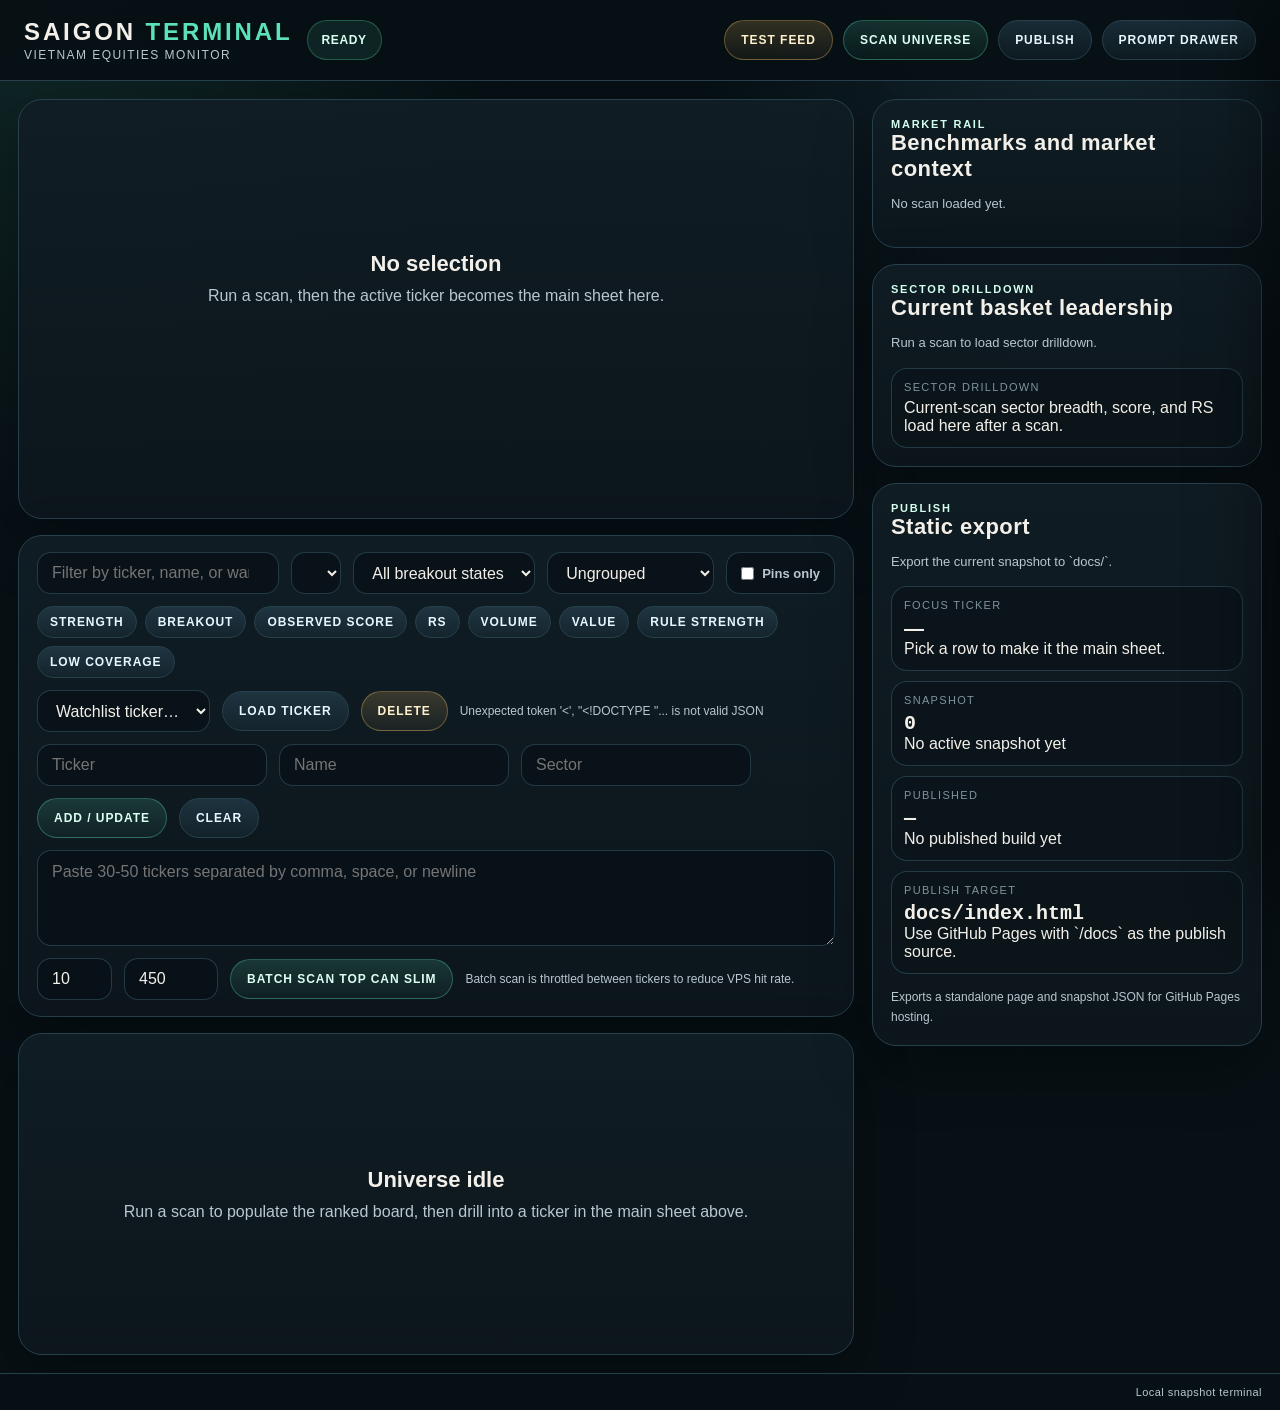
==== public/index.html @ 5552f7b2 "Merge b8e90a7bd6fe303a16244fa3e18ebd166b751738 into 8dfdd6a49af9f63d7692608ec3e20f91e070a68a" ====
<!DOCTYPE html>
<html lang="vi">
<head>
<meta charset="UTF-8">
<meta name="viewport" content="width=device-width,initial-scale=1">
<title>Saigon Terminal</title>
<style>
:root{
  --bg:#071014;
  --bg-2:#0d171d;
  --panel:#101d24;
  --panel-2:#14252f;
  --panel-3:#182d38;
  --line:#26404c;
  --text:#f3f0e9;
  --muted:#b9c7ce;
  --subtle:#80939d;
  --accent:#5ce1b8;
  --accent-2:#7fd0ff;
  --good:#57df94;
  --bad:#ff8573;
  --warn:#ffc869;
  --neutral:#8fa7b5;
  --shadow:0 24px 60px rgba(0,0,0,.28);
}
*{box-sizing:border-box;margin:0;padding:0}
html,body{min-height:100%}
body{
  font-family:"IBM Plex Sans","Avenir Next","Segoe UI",sans-serif;
  color:var(--text);
  background:
    radial-gradient(circle at top left, rgba(92,225,184,.11), transparent 26%),
    radial-gradient(circle at 85% 0%, rgba(127,208,255,.12), transparent 22%),
    linear-gradient(180deg, #061014 0%, #081117 38%, #071014 100%);
}
button,input,select{font:inherit}
button{cursor:pointer}
.app{
  min-height:100vh;
  display:grid;
  grid-template-rows:auto 1fr auto;
}
.topbar{
  position:sticky;
  top:0;
  z-index:20;
  display:flex;
  justify-content:space-between;
  align-items:center;
  gap:16px;
  padding:18px 24px;
  border-bottom:1px solid var(--line);
  background:rgba(7,16,20,.92);
  backdrop-filter:blur(18px);
}
.brand{
  display:flex;
  align-items:center;
  gap:14px;
  flex-wrap:wrap;
}
.brand-mark{
  display:grid;
  gap:2px;
}
.brand-title{
  font-size:24px;
  font-weight:800;
  letter-spacing:.12em;
  text-transform:uppercase;
}
.brand-title span:first-child{color:var(--text)}
.brand-title span:last-child{color:var(--accent)}
.brand-sub{
  font-size:12px;
  color:var(--muted);
  letter-spacing:.12em;
  text-transform:uppercase;
}
.status-line{
  display:flex;
  align-items:center;
  gap:10px;
  flex-wrap:wrap;
}
.pill,
.btn{
  min-height:40px;
  border-radius:999px;
  border:1px solid var(--line);
}
.pill{
  display:inline-flex;
  align-items:center;
  padding:0 14px;
  background:rgba(20,37,47,.92);
  color:var(--muted);
  font-size:12px;
  font-weight:700;
  letter-spacing:.05em;
  text-transform:uppercase;
}
.pill[data-tone="ok"]{border-color:rgba(92,225,184,.28);color:#d9fff0;background:rgba(92,225,184,.10)}
.pill[data-tone="warn"]{border-color:rgba(255,200,105,.28);color:#ffeabf;background:rgba(255,200,105,.10)}
.pill[data-tone="danger"]{border-color:rgba(255,133,115,.3);color:#ffd5cf;background:rgba(255,133,115,.12)}
.btn{
  padding:0 16px;
  background:linear-gradient(180deg, rgba(127,208,255,.14), rgba(127,208,255,.05));
  color:#e7f7ff;
  font-size:12px;
  font-weight:800;
  letter-spacing:.08em;
  text-transform:uppercase;
  transition:transform .16s ease,border-color .16s ease,background .16s ease;
}
.btn:hover{transform:translateY(-1px);border-color:rgba(127,208,255,.48)}
.btn:disabled{opacity:.45;cursor:default;transform:none}
.btn-primary{
  border-color:rgba(92,225,184,.32);
  background:linear-gradient(180deg, rgba(92,225,184,.16), rgba(92,225,184,.05));
  color:#dcfff3;
}
.btn-warn{
  border-color:rgba(255,200,105,.32);
  background:linear-gradient(180deg, rgba(255,200,105,.18), rgba(255,200,105,.05));
  color:#fff1ce;
}
.workspace{
  display:grid;
  grid-template-columns:minmax(0,1fr) 390px;
  gap:18px;
  padding:18px;
  align-items:start;
}
.main-stack{
  display:grid;
  gap:16px;
  min-width:0;
}
.side-rail{
  display:grid;
  gap:16px;
  align-content:start;
  position:sticky;
  top:86px;
}
.panel{
  border:1px solid var(--line);
  border-radius:24px;
  background:linear-gradient(180deg, rgba(16,29,36,.96), rgba(12,22,28,.96));
  box-shadow:var(--shadow);
}
.focus-panel{
  overflow:hidden;
  min-height:420px;
}
.market-panel{
  padding:18px;
  display:grid;
  gap:14px;
}
.panel-head{
  display:flex;
  justify-content:space-between;
  align-items:flex-start;
  gap:12px;
  flex-wrap:wrap;
}
.eyebrow{
  font-size:11px;
  font-weight:800;
  letter-spacing:.16em;
  text-transform:uppercase;
  color:#d2fff0;
}
.panel-title{
  font-size:22px;
  font-weight:800;
  letter-spacing:.02em;
}
.panel-copy{
  color:var(--muted);
  font-size:13px;
  line-height:1.6;
}
.market-grid{
  display:grid;
  grid-template-columns:1fr;
  gap:12px;
}
.market-card{
  padding:14px;
  border:1px solid rgba(40,69,81,.7);
  border-radius:18px;
  background:linear-gradient(180deg, rgba(21,37,47,.96), rgba(13,24,31,.96));
  min-height:110px;
}
.market-k{
  font-size:11px;
  color:var(--subtle);
  text-transform:uppercase;
  letter-spacing:.12em;
  margin-bottom:8px;
}
.market-v{
  font-size:24px;
  font-weight:800;
  line-height:1.05;
  font-variant-numeric:tabular-nums;
}
.market-s{
  margin-top:8px;
  color:var(--muted);
  font-size:13px;
  line-height:1.5;
}
.market-mini{
  display:flex;
  gap:10px;
  flex-wrap:wrap;
  margin-top:10px;
}
.mini-chip{
  display:inline-flex;
  align-items:center;
  gap:6px;
  padding:6px 10px;
  border-radius:999px;
  background:rgba(127,208,255,.08);
  border:1px solid rgba(127,208,255,.18);
  color:#e3f6ff;
  font-size:11px;
  font-weight:700;
  letter-spacing:.05em;
}
.toolbar{
  padding:16px 18px;
  display:grid;
  gap:12px;
}
.toolbar-row{
  display:flex;
  gap:12px;
  flex-wrap:wrap;
  align-items:center;
}
.control,
.search{
  min-height:42px;
  border-radius:14px;
  border:1px solid rgba(40,69,81,.8);
  background:rgba(9,18,24,.92);
  color:var(--text);
  padding:0 14px;
}
.search{
  flex:1 1 240px;
}
textarea.control{
  min-height:96px;
  padding:12px 14px;
  resize:vertical;
}
.batch-box{
  width:100%;
  font:inherit;
}
.tool-note{
  color:var(--muted);
  font-size:12px;
  line-height:1.5;
}
.toggle{
  display:inline-flex;
  align-items:center;
  gap:8px;
  padding:0 14px;
  min-height:42px;
  border-radius:14px;
  border:1px solid rgba(40,69,81,.8);
  background:rgba(9,18,24,.92);
  color:var(--muted);
  font-size:13px;
  font-weight:700;
}
.sort-pills{
  display:flex;
  gap:8px;
  flex-wrap:wrap;
}
.sort-pills button{
  padding:8px 12px;
  min-height:auto;
  border-radius:999px;
}
.board-panel{
  overflow:hidden;
}
.board-wrap{
  overflow:auto;
}
table{
  width:100%;
  border-collapse:collapse;
  min-width:1260px;
}
thead th{
  position:sticky;
  top:0;
  z-index:5;
  background:rgba(12,22,28,.98);
  padding:14px 12px;
  border-bottom:1px solid var(--line);
  color:#d9e8ee;
  font-size:11px;
  font-weight:800;
  letter-spacing:.12em;
  text-transform:uppercase;
  text-align:left;
  white-space:nowrap;
}
thead th button{
  background:none;
  border:none;
  color:inherit;
  font:inherit;
  letter-spacing:inherit;
  text-transform:inherit;
  padding:0;
}
tbody tr{
  border-bottom:1px solid rgba(38,64,76,.7);
  transition:background .14s ease;
}
tbody tr:hover{background:rgba(127,208,255,.05)}
tbody tr.active{background:rgba(92,225,184,.08)}
td{
  padding:14px 12px;
  font-size:13px;
  color:var(--text);
  vertical-align:middle;
}
.group-row td{
  padding:10px 12px;
  background:rgba(92,225,184,.08);
  color:#d9fff1;
  font-size:11px;
  font-weight:800;
  letter-spacing:.14em;
  text-transform:uppercase;
}
.ticker-cell{
  display:flex;
  align-items:center;
  gap:10px;
}
.pin-btn{
  width:28px;
  height:28px;
  border-radius:999px;
  border:1px solid rgba(40,69,81,.8);
  background:rgba(9,18,24,.9);
  color:var(--subtle);
  font-size:13px;
}
.pin-btn.active{
  border-color:rgba(255,200,105,.38);
  color:var(--warn);
  background:rgba(255,200,105,.12);
}
.ticker-main{display:grid;gap:3px}
.ticker-symbol{
  font-size:15px;
  font-weight:800;
  letter-spacing:.04em;
}
.ticker-name{
  color:var(--muted);
  font-size:12px;
  line-height:1.4;
}
.mono{font-family:"IBM Plex Mono","SFMono-Regular","Menlo",monospace;font-variant-numeric:tabular-nums}
.tone-good{color:var(--good)}
.tone-bad{color:var(--bad)}
.tone-warn{color:var(--warn)}
.tone-neutral{color:var(--muted)}
.score-chip,
.signal-chip,
.quality-chip,
.breakout-chip{
  display:inline-flex;
  align-items:center;
  min-height:28px;
  padding:0 10px;
  border-radius:999px;
  border:1px solid rgba(40,69,81,.8);
  font-size:11px;
  font-weight:800;
  letter-spacing:.06em;
  text-transform:uppercase;
}
.score-chip{background:rgba(92,225,184,.10);color:#ddfff3}
.quality-chip[data-tone="high"]{background:rgba(92,225,184,.10);color:#ddfff3}
.quality-chip[data-tone="medium"]{background:rgba(255,200,105,.10);color:#ffecc7}
.quality-chip[data-tone="low"]{background:rgba(255,133,115,.12);color:#ffd4ce}
.signal-chip[data-signal="STRONG_BUY"],.signal-chip[data-signal="BUY"]{background:rgba(92,225,184,.10);color:#ddfff3}
.signal-chip[data-signal="HOLD"]{background:rgba(127,208,255,.10);color:#e3f6ff}
.signal-chip[data-signal="SELL"],.signal-chip[data-signal="STRONG_SELL"]{background:rgba(255,133,115,.12);color:#ffd4ce}
.breakout-chip[data-state="triggered"]{background:rgba(92,225,184,.12);color:#ddfff3}
.breakout-chip[data-state="near_trigger"]{background:rgba(127,208,255,.12);color:#e3f6ff}
.breakout-chip[data-state="arming"]{background:rgba(255,200,105,.12);color:#ffecc7}
.breakout-chip[data-state="extended"]{background:rgba(255,133,115,.12);color:#ffd4ce}
.breakout-chip[data-state="not_ready"]{background:rgba(143,167,181,.12);color:#dbe6ec}
.warning-stack{
  display:grid;
  gap:4px;
}
.warning-line{
  font-size:12px;
  color:var(--muted);
  line-height:1.45;
}
.detail-scroll{
  overflow:auto;
  padding:18px;
  display:grid;
  gap:16px;
}
.detail-empty{
  min-height:320px;
  display:grid;
  place-items:center;
  text-align:center;
  color:var(--muted);
  padding:32px;
}
.detail-head{
  display:grid;
  gap:12px;
}
.sheet-nav-wrap{
  display:grid;
  gap:10px;
}
.sheet-nav-label{
  font-size:11px;
  color:var(--subtle);
  text-transform:uppercase;
  letter-spacing:.16em;
}
.sheet-nav{
  display:flex;
  gap:8px;
  overflow:auto;
  padding-bottom:2px;
}
.sheet-nav::-webkit-scrollbar{height:8px}
.sheet-nav::-webkit-scrollbar-thumb{
  background:rgba(40,69,81,.8);
  border-radius:999px;
}
.sheet-tab{
  min-width:132px;
  padding:10px 12px;
  border-radius:16px;
  border:1px solid rgba(40,69,81,.82);
  background:rgba(10,18,24,.92);
  color:var(--text);
  text-align:left;
  display:grid;
  gap:4px;
  flex:0 0 auto;
}
.sheet-tab.active{
  border-color:rgba(92,225,184,.38);
  background:rgba(92,225,184,.10);
  box-shadow:inset 0 0 0 1px rgba(92,225,184,.14);
}
.sheet-tab-ticker{
  font-size:13px;
  font-weight:800;
  letter-spacing:.04em;
}
.sheet-tab-meta{
  font-size:11px;
  color:var(--muted);
  line-height:1.4;
}
.detail-title{
  display:flex;
  justify-content:space-between;
  gap:12px;
  align-items:flex-start;
}
.detail-hero{
  display:grid;
  grid-template-columns:minmax(0,1.3fr) minmax(260px,.7fr);
  gap:14px;
}
.hero-slab{
  padding:16px;
  border-radius:20px;
  border:1px solid rgba(40,69,81,.82);
  background:
    radial-gradient(circle at 0% 0%, rgba(92,225,184,.12), transparent 28%),
    radial-gradient(circle at 100% 100%, rgba(127,208,255,.12), transparent 30%),
    rgba(11,20,26,.92);
}
.hero-price{
  font-size:40px;
  font-weight:900;
  line-height:1;
  letter-spacing:-.03em;
  margin:8px 0 10px;
}
.hero-meta{
  display:flex;
  gap:8px;
  flex-wrap:wrap;
  margin-top:12px;
}
.hero-stack{
  display:grid;
  gap:12px;
}
.detail-name{
  font-size:28px;
  font-weight:800;
  letter-spacing:.03em;
}
.detail-sub{
  margin-top:4px;
  color:var(--muted);
  font-size:13px;
}
.detail-grid{
  display:grid;
  grid-template-columns:repeat(2,minmax(0,1fr));
  gap:10px;
}
.stat-card{
  padding:12px;
  border-radius:16px;
  border:1px solid rgba(40,69,81,.8);
  background:rgba(11,20,26,.9);
}
.stat-k{
  font-size:11px;
  color:var(--subtle);
  text-transform:uppercase;
  letter-spacing:.12em;
  margin-bottom:6px;
}
.stat-v{
  font-size:20px;
  font-weight:800;
}
.section{
  padding:14px;
  border-radius:18px;
  border:1px solid rgba(40,69,81,.78);
  background:rgba(11,20,26,.88);
}
.section h3{
  font-size:12px;
  color:#d6fff0;
  text-transform:uppercase;
  letter-spacing:.16em;
  margin-bottom:12px;
}
.kv-grid{
  display:grid;
  grid-template-columns:repeat(2,minmax(0,1fr));
  gap:10px;
}
.kv{
  display:grid;
  gap:4px;
}
.kv .k{
  color:var(--subtle);
  font-size:11px;
  text-transform:uppercase;
  letter-spacing:.12em;
}
.kv .v{
  color:var(--text);
  font-size:14px;
  line-height:1.45;
}
.driver-list{
  display:grid;
  gap:8px;
}
.driver{
  padding:10px 12px;
  border-radius:14px;
  background:rgba(20,37,47,.9);
  border:1px solid rgba(40,69,81,.7);
  font-size:13px;
  line-height:1.5;
}
.factor-grid{
  display:grid;
  grid-template-columns:repeat(2,minmax(0,1fr));
  gap:12px;
}
.factor-card{
  padding:12px;
  border-radius:16px;
  border:1px solid rgba(40,69,81,.82);
  background:rgba(15,26,33,.92);
  display:grid;
  gap:10px;
}
.factor-card[data-status="unknown"]{
  border-color:rgba(255,200,105,.28);
  background:rgba(45,34,18,.20);
}
.factor-head{
  display:flex;
  justify-content:space-between;
  gap:12px;
  align-items:flex-start;
}
.factor-name{
  font-size:13px;
  font-weight:800;
  letter-spacing:.03em;
}
.factor-metric{
  margin-top:4px;
  color:var(--muted);
  font-size:12px;
  line-height:1.4;
}
.factor-score{
  min-width:62px;
  padding:8px 10px;
  border-radius:14px;
  border:1px solid rgba(40,69,81,.8);
  background:rgba(9,18,24,.9);
  font-size:13px;
  font-weight:800;
  text-align:center;
}
.factor-score[data-tone="strong"]{
  border-color:rgba(92,225,184,.34);
  color:#ddfff3;
}
.factor-score[data-tone="weak"]{
  border-color:rgba(255,133,115,.34);
  color:#ffd4ce;
}
.factor-score[data-tone="unknown"]{
  border-color:rgba(255,200,105,.34);
  color:#ffecc7;
}
.factor-meta{
  display:flex;
  gap:8px;
  flex-wrap:wrap;
}
.factor-reason{
  font-size:13px;
  color:var(--text);
  line-height:1.55;
}
.factor-bands{
  display:flex;
  gap:6px;
  flex-wrap:wrap;
}
.factor-band{
  display:inline-flex;
  align-items:center;
  min-height:26px;
  padding:0 8px;
  border-radius:999px;
  border:1px solid rgba(40,69,81,.8);
  color:var(--muted);
  font-size:11px;
  letter-spacing:.04em;
}
.factor-band.active{
  border-color:rgba(92,225,184,.34);
  background:rgba(92,225,184,.10);
  color:#ddfff3;
}
.history-strip{
  display:flex;
  gap:8px;
  flex-wrap:wrap;
}
.history-chip{
  min-width:86px;
  padding:8px 10px;
  border-radius:14px;
  background:rgba(20,37,47,.9);
  border:1px solid rgba(40,69,81,.7);
}
.history-chip .ts{
  color:var(--subtle);
  font-size:10px;
  margin-bottom:5px;
  text-transform:uppercase;
  letter-spacing:.1em;
}
.history-chip .sv{
  font-size:12px;
  line-height:1.5;
}
.drawer{
  position:fixed;
  inset:0 0 0 auto;
  width:min(520px,100vw);
  background:rgba(7,16,20,.98);
  border-left:1px solid var(--line);
  box-shadow:-26px 0 60px rgba(0,0,0,.36);
  transform:translateX(100%);
  transition:transform .2s ease;
  z-index:50;
  display:flex;
  flex-direction:column;
}
.drawer.open{transform:translateX(0)}
.drawer-head{
  padding:18px 20px;
  display:flex;
  justify-content:space-between;
  gap:12px;
  align-items:center;
  border-bottom:1px solid var(--line);
}
.drawer-body{
  flex:1;
  overflow:auto;
  padding:20px;
}
.utility-panel{
  padding:18px;
  display:grid;
  gap:14px;
}
.utility-grid{
  display:grid;
  gap:10px;
}
.sector-card{
  text-align:left;
  border:1px solid rgba(40,69,81,.8);
  background:rgba(11,20,26,.88);
}
.sector-card.active{
  border-color:rgba(92,225,184,.34);
  box-shadow:inset 0 0 0 1px rgba(92,225,184,.12);
}
.utility-note{
  color:var(--muted);
  font-size:12px;
  line-height:1.6;
}
.publish-link{
  color:#d9fff1;
  text-decoration:none;
  border-bottom:1px dotted rgba(217,255,241,.4);
}
.prompt-box{
  min-height:100%;
  padding:16px;
  border-radius:18px;
  border:1px solid rgba(40,69,81,.8);
  background:rgba(11,20,26,.92);
  color:#dbe7ec;
  font-family:"IBM Plex Mono","SFMono-Regular","Menlo",monospace;
  font-size:12px;
  white-space:pre-wrap;
  line-height:1.75;
}
.empty-state{
  min-height:320px;
  display:grid;
  place-items:center;
  text-align:center;
  color:var(--muted);
  padding:28px;
}
.empty-title{
  font-size:22px;
  font-weight:800;
  color:var(--text);
  margin-bottom:10px;
}
.footer{
  display:flex;
  justify-content:flex-end;
  gap:12px;
  flex-wrap:wrap;
  padding:12px 18px;
  border-top:1px solid var(--line);
  background:rgba(7,16,20,.9);
  color:var(--muted);
  font-size:11px;
  letter-spacing:.04em;
}
@media (max-width:1280px){
  .detail-hero{grid-template-columns:1fr}
}
@media (max-width:1080px){
  .workspace{grid-template-columns:1fr}
  .side-rail{position:static}
  .market-grid{grid-template-columns:repeat(2,minmax(0,1fr))}
}
@media (max-width:760px){
  .topbar{padding:16px}
  .workspace{padding:12px}
  .market-grid{grid-template-columns:repeat(2,minmax(0,1fr))}
  .detail-grid,.kv-grid,.detail-hero,.factor-grid{grid-template-columns:1fr}
  .brand-title{font-size:20px}
  .panel-title{font-size:18px}
  .hero-price{font-size:32px}
}
</style>
</head>
<body>
<div class="app">
  <header class="topbar">
    <div class="brand">
      <div class="brand-mark">
        <div class="brand-title"><span>SAIGON</span> <span>TERMINAL</span></div>
        <div class="brand-sub">Vietnam equities monitor</div>
      </div>
      <span class="pill" data-tone="ok" id="status">Ready</span>
    </div>
    <div class="status-line">
      <button class="btn btn-warn" id="btnTest">Test Feed</button>
      <button class="btn btn-primary" id="btnScan">Scan Universe</button>
      <button class="btn" id="btnPublish">Publish</button>
      <button class="btn" id="btnPrompt">Prompt Drawer</button>
    </div>
  </header>

  <main class="workspace">
    <div class="main-stack">
      <section class="panel focus-panel">
        <div class="detail-scroll" id="detailPanel">
          <div class="detail-empty">
            <div>
              <div class="empty-title">No selection</div>
              <div>Run a scan, then the active ticker becomes the main sheet here.</div>
            </div>
          </div>
        </div>
      </section>

      <section class="panel toolbar">
        <div class="toolbar-row">
          <input class="search" id="searchInput" type="search" placeholder="Filter by ticker, name, or warning">
          <select class="control" id="sectorFilter"></select>
          <select class="control" id="breakoutFilter">
            <option value="ALL">All breakout states</option>
            <option value="triggered">Triggered</option>
            <option value="near_trigger">Near Trigger</option>
            <option value="arming">Arming</option>
            <option value="extended">Extended</option>
            <option value="not_ready">Not Ready</option>
          </select>
          <select class="control" id="groupBy">
            <option value="none">Ungrouped</option>
            <option value="sector">Group by Sector</option>
          </select>
          <label class="toggle"><input type="checkbox" id="pinnedOnly"> Pins only</label>
        </div>
        <div class="toolbar-row">
          <div class="sort-pills">
            <button class="btn" data-quick-sort="strengthScore">Strength</button>
            <button class="btn" data-quick-sort="breakoutScore">Breakout</button>
            <button class="btn" data-quick-sort="observedScore">Observed Score</button>
            <button class="btn" data-quick-sort="rs">RS</button>
            <button class="btn" data-quick-sort="volume">Volume</button>
            <button class="btn" data-quick-sort="value">Value</button>
            <button class="btn" data-quick-sort="ruleStrength">Rule Strength</button>
            <button class="btn" data-quick-sort="coverage">Low Coverage</button>
          </div>
        </div>
        <div class="toolbar-row">
          <select class="control" id="watchlistSelect"></select>
          <button class="btn" id="btnWatchLoad">Load Ticker</button>
          <button class="btn btn-warn" id="btnWatchDelete">Delete</button>
          <div class="tool-note" id="watchlistMeta">Watchlist manager</div>
        </div>
        <div class="toolbar-row">
          <input class="control" id="watchTickerInput" type="text" placeholder="Ticker">
          <input class="control" id="watchNameInput" type="text" placeholder="Name">
          <input class="control" id="watchSectorInput" type="text" placeholder="Sector">
          <button class="btn btn-primary" id="btnWatchSave">Add / Update</button>
          <button class="btn" id="btnWatchClear">Clear</button>
        </div>
        <div class="toolbar-row">
          <textarea class="control batch-box" id="batchTickerInput" placeholder="Paste 30-50 tickers separated by comma, space, or newline"></textarea>
        </div>
        <div class="toolbar-row">
          <input class="control" id="batchTopN" type="number" min="1" max="20" value="10" placeholder="Top N">
          <input class="control" id="batchDelayMs" type="number" min="250" max="3000" value="450" placeholder="Delay ms">
          <button class="btn btn-primary" id="btnBatchScan">Batch Scan Top CAN SLIM</button>
          <div class="tool-note" id="batchMeta">Batch scan is throttled between tickers to reduce VPS hit rate.</div>
        </div>
      </section>

      <section class="panel board-panel">
        <div class="board-wrap" id="boardWrap">
          <div class="empty-state">
            <div>
              <div class="empty-title">Universe idle</div>
              <div>Run a scan to populate the ranked board, then drill into a ticker in the main sheet above.</div>
            </div>
          </div>
        </div>
      </section>
    </div>

    <aside class="side-rail">
      <section class="panel market-panel">
        <div class="panel-head">
          <div>
            <div class="eyebrow">Market Rail</div>
            <div class="panel-title">Benchmarks and market context</div>
          </div>
          <div class="panel-copy" id="marketMeta">No scan loaded yet.</div>
        </div>
        <div class="market-grid" id="marketGrid"></div>
      </section>

      <section class="panel utility-panel">
        <div class="panel-head">
          <div>
            <div class="eyebrow">Sector Drilldown</div>
            <div class="panel-title">Current basket leadership</div>
          </div>
          <div class="panel-copy" id="sectorMeta">Run a scan to load sector drilldown.</div>
        </div>
        <div class="utility-grid" id="sectorPanel"></div>
      </section>

      <section class="panel utility-panel">
        <div class="panel-head">
          <div>
            <div class="eyebrow">Publish</div>
            <div class="panel-title">Static export</div>
          </div>
          <div class="panel-copy" id="publishMeta">Export the current snapshot to `docs/`.</div>
        </div>
        <div class="utility-grid" id="utilityGrid">
          <div class="stat-card">
            <div class="stat-k">Target</div>
            <div class="stat-v mono">docs/index.html</div>
            <div>Commit `docs/` and point GitHub Pages at that folder.</div>
          </div>
        </div>
        <div class="utility-note">
          Exports a standalone page and snapshot JSON for GitHub Pages hosting.
        </div>
      </section>
    </aside>
  </main>

  <footer class="footer">
    <span id="footerMeta">Local snapshot terminal</span>
  </footer>
</div>

<aside class="drawer" id="promptDrawer">
  <div class="drawer-head">
    <div>
      <div class="eyebrow">Prompt Export</div>
      <div class="panel-copy" id="promptMeta">Prompt opens after a scan.</div>
    </div>
    <div class="status-line">
      <button class="btn btn-primary" id="copyPrompt">Copy Prompt</button>
      <button class="btn" id="closePrompt">Close</button>
    </div>
  </div>
  <div class="drawer-body">
    <div class="prompt-box" id="promptBox">Scan first to prepare prompt export.</div>
  </div>
</aside>

<script>
const STORAGE_KEY = "saigon-terminal-pins";
const SIGNAL_LABELS = {
  STRONG_BUY: "Strong Bullish Bias",
  BUY: "Bullish Bias",
  HOLD: "Neutral / Mixed",
  SELL: "Bearish Bias",
  STRONG_SELL: "Strong Bearish Bias",
};

const state = {
  snapshot: null,
  prompt: "",
  selectedTicker: null,
  publishInfo: null,
  watchlist: [],
  watchEditTicker: null,
  sortKey: "strengthScore",
  sortDir: "desc",
  sector: "ALL",
  breakoutFilter: "ALL",
  query: "",
  pinnedOnly: false,
  groupBy: "none",
  pins: loadPins(),
};

function loadPins() {
  try {
    return new Set(JSON.parse(localStorage.getItem(STORAGE_KEY) || "[]"));
  } catch (_) {
    return new Set();
  }
}

function savePins() {
  localStorage.setItem(STORAGE_KEY, JSON.stringify(Array.from(state.pins)));
}

function fNum(n) {
  if (n == null) return "—";
  return Number(n).toLocaleString("vi-VN");
}

function fK(n) {
  if (n == null) return "—";
  if (Math.abs(n) >= 1e12) return (n / 1e12).toFixed(1) + "T";
  if (Math.abs(n) >= 1e9) return (n / 1e9).toFixed(1) + "B";
  if (Math.abs(n) >= 1e6) return (n / 1e6).toFixed(1) + "M";
  if (Math.abs(n) >= 1e3) return (n / 1e3).toFixed(1) + "K";
  return String(n);
}

function fPct(n, scale = 1, digits = 1) {
  if (n == null) return "—";
  const value = Number(n) * scale;
  return `${value >= 0 ? "+" : ""}${value.toFixed(digits)}%`;
}

function signalLabel(signal) {
  return SIGNAL_LABELS[signal] || String(signal || "UNKNOWN").replace(/_/g, " ");
}

function qualityTone(label) {
  return label === "high" ? "high" : (label === "medium" ? "medium" : "low");
}

function breakoutLabel(stateName) {
  return String(stateName || "not_ready")
    .split("_")
    .map((part) => part.charAt(0).toUpperCase() + part.slice(1))
    .join(" ");
}

function factorScoreTone(detail) {
  if (detail.score == null) return "unknown";
  return detail.score >= 8 ? "strong" : "weak";
}

function setStatus(message, tone = "ok") {
  const el = document.getElementById("status");
  el.textContent = message;
  el.dataset.tone = tone;
}

function buildPrompt(snapshot) {
  const stocks = snapshot.stocks.map((stock) => {
    const factors = Object.entries(stock.explain.factorBreakdown)
      .map(([factor, detail]) => `${factor}:${detail.score == null ? "?" : detail.score}`)
      .join(" ");
    const levelLine = (!stock.entry.length || !stock.tp.length || stock.sl == null)
      ? (() => {
          const watchItems = stock.wyckoff?.entry?.watch || [];
          if (watchItems.length) {
            return `  No active long entry yet. Watch: ${watchItems.map((item) => `${item.label} ${item.price ? fNum(item.price) : "n/a"}`).join(" | ")}`;
          }
          return "  No active long entry yet. Wait for a Wyckoff repair or confirmation trigger.";
        })()
      : `  Planned levels: Entry ${stock.entry.map(fNum).join("/")} | TP ${stock.tp.map(fNum).join("/")} | SL ${fNum(stock.sl)}`;
    return [
      `▸ ${stock.ticker} (${stock.name}, ${stock.sector})`,
      `  Price: ${fNum(stock.price)} (${stock.changePct >= 0 ? "+" : ""}${stock.changePct}%) | Value: ${fK(stock.tradedValue)} | Vol ${fK(stock.volume)} (${stock.volRatio}x avg)`,
      `  Strength: ${stock.strength?.label || "n/a"}${stock.strength?.score == null ? "" : ` ${stock.strength.score}/100`} ${stock.strength?.rank ? `| Rank #${stock.strength.rank}` : ""}`.trim(),
      `  Relative: 1W ${fPct(stock.relative.ret1w, 100)} | 1M ${fPct(stock.relative.ret1m, 100)} | 3M ${fPct(stock.relative.ret3m, 100)} | vs VNINDEX ${fPct(stock.relative.vsVNINDEX3m, 100)} | vs VN30 ${fPct(stock.relative.vsVN303m, 100)}`,
      `  Market pulse: ${snapshot.market.pulse?.status || "unknown"} | Exposure ${snapshot.market.pulse?.exposure || "n/a"} | Dist days ${snapshot.market.pulse?.distributionDays ?? "n/a"}${snapshot.market.pulse?.followThrough?.date ? ` | FTD ${snapshot.market.pulse.followThrough.date}` : ""}`,
      `  Wyckoff: ${stock.wyckoff?.label || stock.wyckoffPhase || "n/a"} | Bias ${stock.wyckoff?.bias || "n/a"} | Confidence ${stock.wyckoff?.confidence || "n/a"} | Action ${stock.wyckoff?.action?.label || "n/a"}`,
      `  Wyckoff tests: ${stock.wyckoff?.tests?.summary || "n/a"}`,
      `  Wyckoff plan: ${stock.wyckoff?.entry?.summary || "No active plan"}${stock.wyckoff?.entry?.plans?.[0]?.price ? ` | Primary entry ${fNum(stock.wyckoff.entry.plans[0].price)}` : ""}${stock.wyckoff?.entry?.plans?.[0]?.stop ? ` | Stop ${fNum(stock.wyckoff.entry.plans[0].stop)}` : ""}`,
      `  Observed CAN SLIM: ${stock.observedCanSlimTotal}/${stock.observedCanSlimMax || 0} | Coverage ${stock.coveragePct}% [${factors}]`,
      `  Rule Read: ${stock.explain.ruleRead} | Rule Strength: ${stock.confidence}/10 (${stock.explain.ruleStrength.label})`,
      `  Positive drivers: ${stock.explain.driversPositive.join("; ") || "—"}`,
      `  Negative drivers: ${stock.explain.driversNegative.join("; ") || "—"}`,
      `  Warnings: ${stock.quality.warnings.join("; ") || "—"}`,
      levelLine,
    ].join("\n");
  }).join("\n\n");

  return `I have ${snapshot.count} Vietnam stocks monitored by my local Saigon Terminal snapshot (${snapshot.generated})${snapshot.scanMode === "batch_top_strength" ? `, filtered from ${snapshot.requestedCount || snapshot.universeCount} requested batch tickers${snapshot.errorCount ? ` with ${snapshot.scannedCount} successful scans and ${snapshot.errorCount} failures` : ""}` : ""}.

Rules:
- VPS is the live market source.
- KBS enriches fundamentals and ownership when reachable.
- Missing CAN SLIM factors are unknown, not neutral.
- CAN SLIM ranks ticker strength; Wyckoff governs timing, entry, and exit bias.
- Confidence is a rule-strength score, not certainty.

Market:
- Session: ${snapshot.market.session}
- Regime: ${snapshot.market.regime}
- Pulse: ${snapshot.market.pulse?.status || "unknown"} | Exposure ${snapshot.market.pulse?.exposure || "n/a"} | Dist days ${snapshot.market.pulse?.distributionDays ?? "n/a"}${snapshot.market.pulse?.followThrough?.date ? ` | Follow-through ${snapshot.market.pulse.followThrough.date}` : ""}
- Breadth: ${snapshot.market.breadth.advancers} up / ${snapshot.market.breadth.decliners} down / ${snapshot.market.breadth.unchanged} flat
- Turnover: ${fK(snapshot.market.turnover)}

Please validate the rule reads, flag weak data coverage, and identify the strongest and weakest setups.

${stocks}`;
}

function updatePrompt(snapshot) {
  state.prompt = snapshot ? buildPrompt(snapshot) : "";
  document.getElementById("promptBox").textContent = state.prompt || "Scan first to prepare prompt export.";
  document.getElementById("promptMeta").textContent = state.prompt
    ? `${state.prompt.length.toLocaleString("vi-VN")} chars`
    : "Prompt opens after a scan.";
}

function renderUtility() {
  const meta = document.getElementById("publishMeta");
  const grid = document.getElementById("utilityGrid");
  const selected = state.snapshot?.stocks?.find((stock) => stock.ticker === state.selectedTicker) || null;
  const publishedAt = state.publishInfo?.publishedAt
    ? new Date(state.publishInfo.publishedAt).toLocaleString("vi-VN")
    : null;

  meta.textContent = publishedAt
    ? `Published ${publishedAt}`
    : "Export the current snapshot to `docs/`.";

  grid.innerHTML = [
    `
      <div class="stat-card">
        <div class="stat-k">Focus Ticker</div>
        <div class="stat-v">${selected ? selected.ticker : "—"}</div>
        <div>${selected ? `${selected.explain.ruleRead} · ${selected.confidence}/10` : "Pick a row to make it the main sheet."}</div>
      </div>
    `,
    `
      <div class="stat-card">
        <div class="stat-k">Snapshot</div>
        <div class="stat-v mono">${state.snapshot?.count ?? 0}</div>
        <div>${state.snapshot
          ? (state.snapshot.scanMode === "batch_top_strength"
            ? `top ${state.snapshot.count} of ${state.snapshot.requestedCount || state.snapshot.universeCount} requested tickers${state.snapshot.errorCount ? ` · ${state.snapshot.scannedCount} succeeded` : ""}`
            : "rows in current watchlist snapshot")
          : "No active snapshot yet"}</div>
      </div>
    `,
    `
      <div class="stat-card">
        <div class="stat-k">Published</div>
        <div class="stat-v mono">${publishedAt || "—"}</div>
        <div>${publishedAt ? "Latest static export on disk" : "No published build yet"}</div>
      </div>
    `,
    `
      <div class="stat-card">
        <div class="stat-k">Publish Target</div>
        <div class="stat-v mono">docs/index.html</div>
        <div>${state.publishInfo?.previewPath
          ? `<a class="publish-link" href="${state.publishInfo.previewPath}" target="_blank" rel="noreferrer">Open local preview</a>`
          : "Use GitHub Pages with `/docs` as the publish source."}</div>
      </div>
    `,
  ].join("");
}

function bankBasketSummary(snapshot) {
  const banks = (snapshot?.stocks || []).filter((stock) => stock.sector === "BANK");
  if (!banks.length) return null;

  const avgChangePct = banks.reduce((sum, stock) => sum + (stock.changePct || 0), 0) / banks.length;
  const avgRsVsVNINDEX3m = banks.reduce((sum, stock) => sum + (stock.relative?.vsVNINDEX3m || 0), 0) / banks.length;
  const advancers = banks.filter((stock) => (stock.changePct || 0) > 0).length;
  const decliners = banks.filter((stock) => (stock.changePct || 0) < 0).length;
  const leader = banks.slice().sort((a, b) => (b.relative?.vsVNINDEX3m || -999) - (a.relative?.vsVNINDEX3m || -999))[0] || null;
  const laggard = banks.slice().sort((a, b) => (a.relative?.vsVNINDEX3m || 999) - (b.relative?.vsVNINDEX3m || 999))[0] || null;

  return {
    advancers,
    decliners,
    avgChangePct: +avgChangePct.toFixed(2),
    avgRsVsVNINDEX3m: +avgRsVsVNINDEX3m.toFixed(4),
    leader,
    laggard,
  };
}

function renderSectorPanel(snapshot) {
  const root = document.getElementById("sectorPanel");
  const meta = document.getElementById("sectorMeta");
  const sectors = snapshot?.market?.sectors?.all || [];

  if (!sectors.length) {
    root.innerHTML = `
      <div class="stat-card">
        <div class="stat-k">Sector Drilldown</div>
        <div>Current-scan sector breadth, score, and RS load here after a scan.</div>
      </div>
    `;
    meta.textContent = "Run a scan to load sector drilldown.";
    return;
  }

  meta.textContent = `${sectors.length} sectors in current snapshot${state.sector !== "ALL" ? ` · focus ${state.sector}` : ""}`;
  root.innerHTML = sectors.map((sector) => `
    <button class="stat-card sector-card ${state.sector === sector.sector ? "active" : ""}" data-sector-focus="${sector.sector}">
      <div class="stat-k">${sector.sector}</div>
      <div class="stat-v mono">${sector.count} names</div>
      <div>${sector.advancers}/${sector.decliners} adv/dec · ${sector.avgChangePct >= 0 ? "+" : ""}${sector.avgChangePct}%</div>
      <div class="tool-note">Observed ${sector.avgObservedScorePct ?? "n/a"}% · RS ${fPct(sector.avgRsVsVNINDEX3m, 100)}</div>
    </button>
  `).join("");

  root.querySelectorAll("[data-sector-focus]").forEach((button) => {
    button.addEventListener("click", () => {
      state.sector = button.dataset.sectorFocus;
      const select = document.getElementById("sectorFilter");
      if (select) select.value = state.sector;
      renderSectorPanel(state.snapshot);
      renderBoard();
      renderDetail();
    });
  });
}

function renderMarket(snapshot) {
  const market = snapshot?.market;
  const grid = document.getElementById("marketGrid");
  const meta = document.getElementById("marketMeta");

  if (!market) {
    grid.innerHTML = "";
    meta.textContent = "No scan loaded yet.";
    return;
  }

  meta.textContent = `As of ${new Date(market.asOf).toLocaleString("vi-VN")} · session ${market.session.replace(/_/g, " ")} · regime ${market.regime}`;

  const indexes = ["VNINDEX", "VN30"].map((symbol) => {
    const index = market.indexes[symbol];
    if (!index) {
      return `<div class="market-card"><div class="market-k">${symbol}</div><div class="market-v">N/A</div><div class="market-s">No benchmark data</div></div>`;
    }
    const tone = (index.changePct || 0) >= 0 ? "tone-good" : "tone-bad";
    return `
      <div class="market-card">
        <div class="market-k">${symbol}</div>
        <div class="market-v mono">${fNum(index.price)}</div>
        <div class="market-s ${tone}">${index.changePct >= 0 ? "+" : ""}${index.changePct}% · ${index.regime}</div>
        <div class="market-mini">
          <span class="mini-chip">1M ${fPct(index.ret1m, 100)}</span>
          <span class="mini-chip">3M ${fPct(index.ret3m, 100)}</span>
        </div>
      </div>
    `;
  }).join("");

  const breadth = `
    <div class="market-card">
      <div class="market-k">Breadth</div>
      <div class="market-v mono">${market.breadth.advancers} / ${market.breadth.decliners}</div>
      <div class="market-s">${market.breadth.unchanged} unchanged in current universe</div>
      <div class="market-mini">
        <span class="mini-chip">Adv ${market.breadth.advancers}</span>
        <span class="mini-chip">Dec ${market.breadth.decliners}</span>
      </div>
    </div>
  `;

  const pulse = `
    <div class="market-card">
      <div class="market-k">Market Pulse</div>
      <div class="market-v">${market.pulse?.status || "unknown"}</div>
      <div class="market-s">${market.pulse?.note || "No pulse note available."}</div>
      <div class="market-mini">
        <span class="mini-chip">Exposure ${market.pulse?.exposure || "n/a"}</span>
        <span class="mini-chip">Dist ${market.pulse?.distributionDays ?? "n/a"}</span>
        ${market.pulse?.followThrough?.date ? `<span class="mini-chip">FTD ${market.pulse.followThrough.date}</span>` : ""}
      </div>
    </div>
  `;

  const turnover = `
    <div class="market-card">
      <div class="market-k">Turnover</div>
      <div class="market-v mono">${fK(market.turnover)}</div>
      <div class="market-s">Aggregated value across configured scan universe</div>
      <div class="market-mini">
        <span class="mini-chip">Session ${market.session.replace(/_/g, " ")}</span>
      </div>
    </div>
  `;

  const sectorLeader = market.sectors?.leaders?.[0];
  const sectorLaggard = market.sectors?.laggards?.[0];
  const sectorSummary = `
    <div class="market-card">
      <div class="market-k">Sector Pulse</div>
      <div class="market-v">${sectorLeader ? sectorLeader.sector : "N/A"}</div>
      <div class="market-s">Leader ${sectorLeader ? `${sectorLeader.avgChangePct}%` : "—"} · Laggard ${sectorLaggard ? `${sectorLaggard.sector} ${sectorLaggard.avgChangePct}%` : "—"}</div>
      <div class="market-mini">
        ${(market.sectors?.leaders || []).slice(0, 2).map((sector) => `<span class="mini-chip">${sector.sector} ${sector.avgChangePct >= 0 ? "+" : ""}${sector.avgChangePct}%</span>`).join("")}
      </div>
    </div>
  `;

  grid.innerHTML = indexes + pulse + breadth + turnover + sectorSummary;
}

function filteredStocks() {
  const stocks = state.snapshot?.stocks || [];
  return stocks.filter((stock) => {
    if (state.sector !== "ALL" && stock.sector !== state.sector) return false;
    if (state.breakoutFilter !== "ALL" && stock.breakout?.state !== state.breakoutFilter) return false;
    if (state.pinnedOnly && !state.pins.has(stock.ticker)) return false;
    if (!state.query) return true;
    const haystack = [
      stock.ticker,
      stock.name,
      stock.sector,
      ...(stock.quality?.warnings || []),
    ].join(" ").toLowerCase();
    return haystack.includes(state.query.toLowerCase());
  });
}

function sortValue(stock, key) {
  switch (key) {
    case "ticker": return stock.ticker;
    case "sector": return stock.sector;
    case "last": return stock.price;
    case "strengthScore": return stock.strength?.score;
    case "breakoutScore": return stock.breakout?.score;
    case "strengthRank": return stock.strength?.rank == null ? null : -stock.strength.rank;
    case "changePct": return stock.changePct;
    case "tradedValue":
    case "value": return stock.tradedValue;
    case "volRatio":
    case "volume": return stock.volRatio;
    case "rsi14": return stock.rsi14;
    case "rs":
    case "vsVNINDEX3m": return stock.relative?.vsVNINDEX3m;
    case "vsVN303m": return stock.relative?.vsVN303m;
    case "priceVsSma20Pct": return stock.relative?.priceVsSma20Pct;
    case "priceVsSma50Pct": return stock.relative?.priceVsSma50Pct;
    case "observedScore":
      return stock.observedCanSlimMax > 0 ? stock.observedCanSlimTotal / stock.observedCanSlimMax : -1;
    case "ruleStrength": return stock.confidence;
    case "coverage": return stock.coveragePct;
    default: return stock.observedCanSlimMax > 0 ? stock.observedCanSlimTotal / stock.observedCanSlimMax : -1;
  }
}

function sortStocks(stocks) {
  const dir = state.sortDir === "asc" ? 1 : -1;
  return stocks.slice().sort((a, b) => {
    const av = sortValue(a, state.sortKey);
    const bv = sortValue(b, state.sortKey);
    if (typeof av === "string" || typeof bv === "string") {
      return String(av || "").localeCompare(String(bv || "")) * dir;
    }
    if ((av ?? -Infinity) === (bv ?? -Infinity)) {
      const ars = sortValue(a, "vsVNINDEX3m") ?? -999;
      const brs = sortValue(b, "vsVNINDEX3m") ?? -999;
      return (brs - ars) * (dir === 1 ? 1 : -1);
    }
    return ((av ?? -Infinity) - (bv ?? -Infinity)) * dir;
  });
}

function warningSummary(stock) {
  const missing = stock.quality?.missingFactors?.length ? `Missing ${stock.quality.missingFactors.join("/")}` : null;
  const firstWarning = (stock.quality?.warnings || []).find((warning) =>
    !missing || !warning.includes("Missing CAN SLIM factors")
  ) || null;
  return [missing, firstWarning].filter(Boolean).join(" · ") || "Clean";
}

function fRR(value) {
  if (value == null) return "—";
  return `${Number(value).toFixed(2)}R`;
}

function activeWyckoffEvents(wyckoff) {
  return Object.values(wyckoff?.events || {}).filter((event) => event && event.active);
}

function renderWyckoffPlans(wyckoff) {
  const plans = wyckoff?.entry?.plans || [];
  if (!plans.length) {
    return `<div class="driver">${wyckoff?.entry?.summary || "No active long entry."}</div>`;
  }

  return plans.map((plan) => `
    <div class="factor-card">
      <div class="factor-head">
        <div>
          <div class="factor-name">${plan.label}</div>
          <div class="factor-metric">${plan.why || "No rationale provided."}</div>
        </div>
        <div class="factor-score" data-tone="${plan.kind === "buy" ? "strong" : "unknown"}">${plan.kind === "buy" ? "BUY" : "WAIT"}</div>
      </div>
      <div class="factor-meta">
        <span class="mini-chip">Entry ${fNum(plan.price)}</span>
        <span class="mini-chip">Stop ${fNum(plan.stop)}</span>
        <span class="mini-chip">T1 ${fNum(plan.target1)}</span>
        <span class="mini-chip">T2 ${fNum(plan.target2)}</span>
      </div>
      <div class="factor-reason">Risk / reward: ${fRR(plan.riskReward1)} to T1, ${fRR(plan.riskReward2)} to T2.</div>
    </div>
  `).join("");
}

function renderWyckoffWatch(wyckoff) {
  const watch = wyckoff?.entry?.watch || [];
  if (!watch.length) {
    return `<div class="driver">${wyckoff?.entry?.invalidation || "No watch trigger defined."}</div>`;
  }

  return watch.map((item) => `
    <div class="driver">
      <strong>${item.label}</strong><br>
      ${item.price != null ? `Trigger ${fNum(item.price)}. ` : ""}${item.why || ""}
    </div>
  `).join("");
}

function renderWyckoffReasoning(wyckoff) {
  const reasoning = wyckoff?.reasoning || [];
  return reasoning.map((item) => `
    <div class="driver">
      <strong>Step ${item.step}. ${item.title}</strong><br>
      ${item.detail}
    </div>
  `).join("") || `<div class="driver">No reasoning available.</div>`;
}

function renderActionItems(items, emptyCopy) {
  if (!items?.length) return `<div class="driver">${emptyCopy}</div>`;
  return items.map((item) => `<div class="driver">${item}</div>`).join("");
}

function renderWyckoffTests(wyckoff) {
  const active = wyckoff?.tests?.activeSide === "sell" ? wyckoff?.tests?.sell?.items : wyckoff?.tests?.buy?.items;
  if (!active?.length) return `<div class="driver">No Wyckoff tests recorded.</div>`;
  return active.map((test) => `<div class="driver tone-${test.status === "pass" ? "good" : test.status === "fail" ? "bad" : "warn"}"><strong>${test.label}</strong><br>${test.detail}</div>`).join("");
}

function sectorOptions(snapshot) {
  const select = document.getElementById("sectorFilter");
  const sectors = Array.from(new Set((snapshot?.stocks || []).map((stock) => stock.sector))).sort();
  select.innerHTML = [`<option value="ALL">Focus: All sectors</option>`]
    .concat(sectors.map((sector) => `<option value="${sector}">${sector}</option>`))
    .join("");
  select.value = state.sector;
}

function watchFormPayload() {
  return {
    ticker: document.getElementById("watchTickerInput").value,
    name: document.getElementById("watchNameInput").value,
    sector: document.getElementById("watchSectorInput").value,
  };
}

function fillWatchForm(stock) {
  document.getElementById("watchTickerInput").value = stock?.ticker || "";
  document.getElementById("watchNameInput").value = stock?.name || "";
  document.getElementById("watchSectorInput").value = stock?.sector || "";
  state.watchEditTicker = stock?.ticker || null;
}

function clearWatchForm() {
  fillWatchForm(null);
  document.getElementById("watchlistSelect").value = "";
}

function renderWatchlistManager() {
  const select = document.getElementById("watchlistSelect");
  const meta = document.getElementById("watchlistMeta");
  const options = ['<option value="">Watchlist ticker…</option>']
    .concat(state.watchlist.map((stock) => `<option value="${stock.ticker}">${stock.ticker} · ${stock.name}</option>`));
  select.innerHTML = options.join("");

  const activeTicker = state.watchEditTicker || state.selectedTicker || "";
  if (activeTicker && state.watchlist.some((stock) => stock.ticker === activeTicker)) {
    select.value = activeTicker;
  }

  meta.textContent = `${state.watchlist.length} watchlist tickers${state.watchEditTicker ? ` · editing ${state.watchEditTicker}` : ""}`;
}

async function loadWatchlist() {
  const response = await fetch("/api/watchlist");
  const data = await response.json();
  if (!response.ok || data.error) throw new Error(data.error || "Failed to load watchlist");
  state.watchlist = data.stocks || [];
  renderWatchlistManager();
  return state.watchlist;
}

function syncWatchFormFromSelection() {
  const ticker = document.getElementById("watchlistSelect").value;
  const stock = state.watchlist.find((item) => item.ticker === ticker) || null;
  fillWatchForm(stock);
}

async function saveWatchTicker() {
  const payload = watchFormPayload();
  if (!payload.ticker.trim()) {
    setStatus("Ticker is required", "warn");
    return;
  }

  const button = document.getElementById("btnWatchSave");
  button.disabled = true;
  setStatus(state.watchEditTicker ? `Updating ${state.watchEditTicker}` : "Adding ticker", "warn");

  try {
    const method = state.watchEditTicker ? "PUT" : "POST";
    const target = state.watchEditTicker ? `/api/watchlist/${state.watchEditTicker}` : "/api/watchlist";
    const response = await fetch(target, {
      method,
      headers: { "Content-Type": "application/json" },
      body: JSON.stringify(payload),
    });
    const data = await response.json();
    if (!response.ok || data.error) throw new Error(data.error || "Failed to save ticker");
    state.watchlist = data.stocks || [];
    const savedTicker = String(payload.ticker || "").trim().toUpperCase();
    fillWatchForm(state.watchlist.find((stock) => stock.ticker === savedTicker) || null);
    renderWatchlistManager();
    setStatus(`Watchlist saved: ${savedTicker}`, "ok");
  } catch (error) {
    setStatus(error.message, "danger");
  } finally {
    button.disabled = false;
  }
}

async function deleteWatchTicker() {
  const ticker = state.watchEditTicker || document.getElementById("watchlistSelect").value;
  if (!ticker) {
    setStatus("Pick a watchlist ticker first", "warn");
    return;
  }
  if (!window.confirm(`Delete ${ticker} from watchlist?`)) return;

  const button = document.getElementById("btnWatchDelete");
  button.disabled = true;
  setStatus(`Deleting ${ticker}`, "warn");
  try {
    const response = await fetch(`/api/watchlist/${ticker}`, { method: "DELETE" });
    const data = await response.json();
    if (!response.ok || data.error) throw new Error(data.error || "Failed to delete ticker");
    state.watchlist = data.stocks || [];
    clearWatchForm();
    renderWatchlistManager();
    setStatus(`Removed ${ticker} from watchlist`, "ok");
  } catch (error) {
    setStatus(error.message, "danger");
  } finally {
    button.disabled = false;
  }
}

async function batchScanTopStrength() {
  const button = document.getElementById("btnBatchScan");
  const rawTickers = document.getElementById("batchTickerInput").value || "";
  if (!rawTickers.trim()) {
    setStatus("Paste tickers for batch scan first", "warn");
    return;
  }

  const topN = Number(document.getElementById("batchTopN").value) || 10;
  const delayMs = Number(document.getElementById("batchDelayMs").value) || 450;

  button.disabled = true;
  setStatus("Batch scanning with throttle", "warn");
  try {
    const response = await fetch("/api/scan/batch", {
      method: "POST",
      headers: { "Content-Type": "application/json" },
      body: JSON.stringify({
        tickers: rawTickers,
        topN,
        delayMs,
      }),
    });
    const data = await response.json();
    if (!response.ok || data.error) throw new Error(data.error || "Batch scan failed");
    state.snapshot = data.snapshot;
    state.selectedTicker = data.snapshot.stocks[0]?.ticker || null;
    document.getElementById("batchMeta").textContent = `Requested ${data.inputCount} tickers · ${data.snapshot.scannedCount} succeeded · ${data.delayMs}ms spacing · showing top ${data.snapshot.count}${data.errors?.length ? ` · ${data.errors.length} errors` : ""}`;
    renderAll();
    setStatus(`Batch ${data.inputCount} → top ${data.snapshot.count}${data.errors?.length ? ` · ${data.errors.length} errors` : ""}`, data.errors?.length ? "warn" : "ok");
  } catch (error) {
    setStatus(error.message, "danger");
  } finally {
    button.disabled = false;
  }
}

function boardRows(stocks) {
  const groups = state.groupBy === "sector"
    ? Array.from(stocks.reduce((map, stock) => {
        if (!map.has(stock.sector)) map.set(stock.sector, []);
        map.get(stock.sector).push(stock);
        return map;
      }, new Map()).entries())
    : [["", stocks]];

  return groups.map(([label, rows]) => {
    const groupHeader = label ? `<tr class="group-row"><td colspan="16">${label}</td></tr>` : "";
    const stockRows = rows.map((stock) => {
      const selected = state.selectedTicker === stock.ticker ? "active" : "";
      const changeClass = (stock.changePct || 0) >= 0 ? "tone-good" : "tone-bad";
      const pinned = state.pins.has(stock.ticker);
      const observedPct = stock.observedCanSlimMax > 0
        ? `${stock.observedCanSlimTotal}/${stock.observedCanSlimMax} · ${stock.coveragePct}%`
        : `N/A · ${stock.coveragePct}%`;
      const strengthText = stock.strength?.score == null
        ? "N/A"
        : `${stock.strength.score}/100 · #${stock.strength?.rank || "—"}`;

      return `
        <tr class="${selected}" data-ticker="${stock.ticker}">
          <td>
            <div class="ticker-cell">
              <button class="pin-btn ${pinned ? "active" : ""}" data-pin="${stock.ticker}" title="Pin ${stock.ticker}">${pinned ? "★" : "☆"}</button>
              <div class="ticker-main">
                <div class="ticker-symbol">${stock.ticker}</div>
                <div class="ticker-name">${stock.name}</div>
              </div>
            </div>
          </td>
          <td>${stock.sector}</td>
          <td class="mono">${fNum(stock.price)}</td>
          <td class="mono ${changeClass}">${stock.changePct >= 0 ? "+" : ""}${stock.changePct}%</td>
          <td class="mono">${fK(stock.tradedValue)}</td>
          <td class="mono">${stock.volRatio}x</td>
          <td class="mono">${stock.rsi14 ?? "—"}</td>
          <td class="mono ${stock.relative?.vsVNINDEX3m >= 0 ? "tone-good" : "tone-bad"}">${fPct(stock.relative?.vsVNINDEX3m, 100)}</td>
          <td class="mono ${stock.relative?.vsVN303m >= 0 ? "tone-good" : "tone-bad"}">${fPct(stock.relative?.vsVN303m, 100)}</td>
          <td class="mono ${stock.relative?.priceVsSma20Pct >= 0 ? "tone-good" : "tone-bad"}">${fPct(stock.relative?.priceVsSma20Pct, 1)}</td>
          <td class="mono ${stock.relative?.priceVsSma50Pct >= 0 ? "tone-good" : "tone-bad"}">${fPct(stock.relative?.priceVsSma50Pct, 1)}</td>
          <td>
            <div class="warning-stack">
              <span class="breakout-chip" data-state="${stock.breakout?.state || "not_ready"}">${breakoutLabel(stock.breakout?.state)}</span>
              <span class="warning-line">${stock.breakout?.distancePct == null ? "No trigger" : `${stock.breakout.distancePct >= 0 ? "+" : ""}${stock.breakout.distancePct}% vs trigger`}</span>
            </div>
          </td>
          <td><span class="score-chip">${strengthText}</span><div class="warning-line">${stock.strength?.label || "n/a"}</div></td>
          <td><span class="score-chip">${observedPct}</span></td>
          <td>
            <div class="warning-stack">
              <span class="signal-chip" data-signal="${stock.signal}">${signalLabel(stock.signal)}</span>
              <span class="warning-line">${stock.confidence}/10 · ${stock.explain.ruleStrength.label}</span>
            </div>
          </td>
          <td>
            <div class="warning-stack">
              <span class="quality-chip" data-tone="${qualityTone(stock.quality.label)}">${stock.quality.label} · ${stock.quality.coveragePct}%</span>
              <span class="warning-line">${warningSummary(stock)}</span>
            </div>
          </td>
        </tr>
      `;
    }).join("");
    return groupHeader + stockRows;
  }).join("");
}

function renderBoard() {
  const root = document.getElementById("boardWrap");
  const stocks = sortStocks(filteredStocks());

  if (!stocks.length) {
    root.innerHTML = `
      <div class="empty-state">
        <div>
          <div class="empty-title">No rows match the current filters</div>
          <div>Adjust search, sector, or pin filters.</div>
        </div>
      </div>
    `;
    renderDetail();
    return;
  }

  if (!state.selectedTicker || !stocks.some((stock) => stock.ticker === state.selectedTicker)) {
    state.selectedTicker = stocks[0].ticker;
  }

  root.innerHTML = `
    <table>
      <thead>
        <tr>
          <th><button data-sort="ticker">Ticker</button></th>
          <th><button data-sort="sector">Sector</button></th>
          <th><button data-sort="last">Last</button></th>
          <th><button data-sort="changePct">Chg%</button></th>
          <th><button data-sort="tradedValue">Value</button></th>
          <th><button data-sort="volRatio">Vol x Avg</button></th>
          <th><button data-sort="rsi14">RSI14</button></th>
          <th><button data-sort="vsVNINDEX3m">RS vs VNINDEX</button></th>
          <th><button data-sort="vsVN303m">RS vs VN30</button></th>
          <th><button data-sort="priceVsSma20Pct">Vs SMA20</button></th>
          <th><button data-sort="priceVsSma50Pct">Vs SMA50</button></th>
          <th><button data-sort="breakoutScore">Breakout</button></th>
          <th><button data-sort="strengthScore">Strength</button></th>
          <th><button data-sort="observedScore">Observed CAN SLIM</button></th>
          <th><button data-sort="ruleStrength">Rule Read</button></th>
          <th><button data-sort="coverage">Quality</button></th>
        </tr>
      </thead>
      <tbody>
        ${boardRows(stocks)}
      </tbody>
    </table>
  `;

  root.querySelectorAll("tbody tr[data-ticker]").forEach((row) => {
    row.addEventListener("click", (event) => {
      if (event.target.closest("[data-pin]")) return;
      state.selectedTicker = row.dataset.ticker;
      renderBoard();
      renderDetail();
    });
  });

  root.querySelectorAll("[data-pin]").forEach((button) => {
    button.addEventListener("click", (event) => {
      event.stopPropagation();
      const ticker = button.dataset.pin;
      if (state.pins.has(ticker)) state.pins.delete(ticker);
      else state.pins.add(ticker);
      savePins();
      renderBoard();
    });
  });

  root.querySelectorAll("[data-sort]").forEach((button) => {
    button.addEventListener("click", () => {
      const key = button.dataset.sort;
      if (state.sortKey === key) state.sortDir = state.sortDir === "desc" ? "asc" : "desc";
      else {
        state.sortKey = key;
        state.sortDir = key === "ticker" || key === "sector" ? "asc" : "desc";
      }
      renderBoard();
    });
  });
}

function renderDetail() {
  const root = document.getElementById("detailPanel");
  const stock = state.snapshot?.stocks?.find((item) => item.ticker === state.selectedTicker);

  if (!stock) {
    root.innerHTML = `
      <div class="detail-empty">
        <div>
          <div class="empty-title">No selection</div>
          <div>Pick a row from the board.</div>
        </div>
      </div>
    `;
    return;
  }

  const navStocks = sortStocks(filteredStocks());
  const navUniverse = navStocks.length ? navStocks : sortStocks(state.snapshot?.stocks || []);
  const tickerNav = navUniverse.map((item) => `
    <button class="sheet-tab ${item.ticker === stock.ticker ? "active" : ""}" data-sheet-nav="${item.ticker}">
      <div class="sheet-tab-ticker">${item.ticker}</div>
      <div class="sheet-tab-meta">${item.changePct >= 0 ? "+" : ""}${item.changePct}% · ${item.confidence}/10</div>
    </button>
  `).join("");

  const warnings = stock.quality.warnings.length
    ? stock.quality.warnings.map((warning) => `<div class="driver tone-warn">${warning}</div>`).join("")
    : `<div class="driver">No active warnings.</div>`;

  const positives = stock.explain.driversPositive.length
    ? stock.explain.driversPositive.map((line) => `<div class="driver tone-good">${line}</div>`).join("")
    : `<div class="driver">No strong positive drivers.</div>`;

  const negatives = stock.explain.driversNegative.length
    ? stock.explain.driversNegative.map((line) => `<div class="driver tone-bad">${line}</div>`).join("")
    : `<div class="driver">No major negative drivers.</div>`;

  const factors = Object.entries(stock.explain.factorBreakdown).map(([factor, detail]) => `
    <div class="factor-card" data-status="${detail.status}">
      <div class="factor-head">
        <div>
          <div class="factor-name">${factor} · ${detail.factorLabel}</div>
          <div class="factor-metric">${detail.metricLabel}</div>
        </div>
        <div class="factor-score" data-tone="${factorScoreTone(detail)}">${detail.score == null ? "?" : `${detail.score}/10`}</div>
      </div>
      <div class="factor-meta">
        <span class="mini-chip">${detail.status}</span>
        <span class="mini-chip">Raw ${detail.displayValue}</span>
        <span class="mini-chip">${detail.bandLabel}</span>
      </div>
      <div class="factor-reason">${detail.reason}</div>
      <div class="factor-bands">
        ${detail.bands.map((band) => `<span class="factor-band ${band.active ? "active" : ""}">${band.score} · ${band.label}</span>`).join("")}
      </div>
    </div>
  `).join("");

  const history = (stock.historyMini || []).map((entry) => `
    <div class="history-chip">
      <div class="ts">${new Date(entry.timestamp).toLocaleString("vi-VN", { month: "2-digit", day: "2-digit", hour: "2-digit", minute: "2-digit" })}</div>
      <div class="sv mono">${fNum(entry.price)}</div>
      <div class="sv">${signalLabel(entry.signal)}</div>
      <div class="sv">${entry.confidence}/10 · ${entry.observedPct == null ? "N/A" : Math.round(entry.observedPct * 100) + "%"}</div>
    </div>
  `).join("");

  const indexes = Object.entries(stock.market.indexes || {}).map(([symbol, detail]) => `
    <div class="kv">
      <div class="k">${symbol}</div>
      <div class="v">${detail ? `${fNum(detail.price)} · ${detail.changePct >= 0 ? "+" : ""}${detail.changePct}% · ${detail.regime}` : "N/A"}</div>
    </div>
  `).join("");

  const wyckoff = stock.wyckoff || {};
  const activeEvents = activeWyckoffEvents(wyckoff);
  const eventChips = activeEvents.length
    ? activeEvents.map((event) => `<span class="mini-chip">${event.name} ${event.volumeRatio != null ? `${event.volumeRatio}x` : ""}</span>`).join("")
    : `<span class="mini-chip">No fresh Wyckoff trigger</span>`;
  const primaryPlan = wyckoff.entry?.plans?.[0] || null;
  const primaryPlanText = primaryPlan
    ? `Entry ${fNum(primaryPlan.price)} · Stop ${fNum(primaryPlan.stop)}`
    : (wyckoff.entry?.summary || "No active long entry.");
  const invalidationText = wyckoff.entry?.invalidation || "No invalidation level recorded.";
  const reasoning = renderWyckoffReasoning(wyckoff);
  const planCards = renderWyckoffPlans(wyckoff);
  const watchItems = renderWyckoffWatch(wyckoff);
  const actionSteps = renderActionItems(wyckoff.action?.steps, "No action steps recorded.");
  const avoidSteps = renderActionItems(wyckoff.action?.shouldAvoid, "No avoid list recorded.");
  const testItems = renderWyckoffTests(wyckoff);
  const bankBasket = stock.sector === "BANK" ? bankBasketSummary(state.snapshot) : null;

  root.innerHTML = `
    <div class="sheet-nav-wrap">
      <div class="sheet-nav-label">Quick Ticker Nav</div>
      <div class="sheet-nav">${tickerNav}</div>
    </div>

    <div class="detail-head">
      <div class="detail-title">
        <div>
          <div class="detail-name">${stock.ticker}</div>
          <div class="detail-sub">${stock.name} · ${stock.sector} · ${new Date(stock.scanTime).toLocaleString("vi-VN")}</div>
        </div>
        <span class="signal-chip" data-signal="${stock.signal}">${signalLabel(stock.signal)}</span>
      </div>
      ${bankBasket ? `
      <div class="detail-grid">
        <div class="stat-card">
          <div class="stat-k">BANK Basket</div>
          <div class="stat-v mono">${bankBasket.advancers} / ${bankBasket.decliners}</div>
          <div>Advancers / decliners in current bank basket</div>
        </div>
        <div class="stat-card">
          <div class="stat-k">BANK Avg Change</div>
          <div class="stat-v mono">${bankBasket.avgChangePct >= 0 ? "+" : ""}${bankBasket.avgChangePct}%</div>
          <div>Average change across bank names</div>
        </div>
        <div class="stat-card">
          <div class="stat-k">BANK Avg RS</div>
          <div class="stat-v mono">${fPct(bankBasket.avgRsVsVNINDEX3m, 100)}</div>
          <div>Average RS vs VNINDEX</div>
        </div>
        <div class="stat-card">
          <div class="stat-k">Leader / Laggard</div>
          <div>${bankBasket.leader?.ticker || "n/a"} / ${bankBasket.laggard?.ticker || "n/a"}</div>
          <div>${bankBasket.leader ? `${fPct(bankBasket.leader.relative?.vsVNINDEX3m, 100)} vs ${fPct(bankBasket.laggard?.relative?.vsVNINDEX3m, 100)}` : "Current bank basket leadership"}</div>
        </div>
      </div>` : ""}
      <div class="detail-hero">
        <div class="hero-slab">
          <div class="eyebrow">Main Sheet</div>
          <div class="hero-price mono">${fNum(stock.price)}</div>
          <div class="${stock.changePct >= 0 ? "tone-good" : "tone-bad"}">${stock.changePct >= 0 ? "+" : ""}${stock.changePct}% · ${fNum(stock.volume)} shares · ${fK(stock.tradedValue)} traded</div>
          <div class="hero-meta">
            <span class="score-chip">Strength ${stock.strength?.score == null ? "N/A" : `${stock.strength.score}/100`}</span>
            <span class="mini-chip">${stock.strength?.label || "n/a"}${stock.strength?.rank ? ` · #${stock.strength.rank}` : ""}</span>
            <span class="score-chip">Observed ${stock.observedCanSlimTotal}/${stock.observedCanSlimMax || 0}</span>
            <span class="quality-chip" data-tone="${qualityTone(stock.quality.label)}">${stock.quality.label} · ${stock.coveragePct}%</span>
            <span class="breakout-chip" data-state="${stock.breakout?.state || "not_ready"}">${breakoutLabel(stock.breakout?.state)}</span>
            <span class="mini-chip">RS vs VNINDEX ${fPct(stock.relative.vsVNINDEX3m, 100)}</span>
            <span class="mini-chip">RSI ${stock.rsi14 ?? "—"}</span>
            <span class="mini-chip">${wyckoff.stage || stock.wyckoffStage || stock.wyckoffPhase || "Wyckoff n/a"}</span>
            <span class="mini-chip">Wyckoff ${wyckoff.confidence || "—"}/100</span>
          </div>
        </div>
        <div class="hero-stack">
          <div class="stat-card">
            <div class="stat-k">Rule Strength</div>
            <div class="stat-v mono">${stock.confidence}/10</div>
            <div>${stock.explain.ruleStrength.label}</div>
          </div>
          <div class="stat-card">
            <div class="stat-k">CAN SLIM Strength</div>
            <div class="stat-v mono">${stock.strength?.score == null ? "—" : `${stock.strength.score}/100`}</div>
            <div>${stock.strength?.label || "No strength label"}${stock.strength?.rank ? ` · Rank #${stock.strength.rank}` : ""}</div>
          </div>
          <div class="stat-card">
            <div class="stat-k">Wyckoff Action</div>
            <div class="stat-v">${wyckoff.action?.label || "No action"}</div>
            <div>${wyckoff.action?.summary || wyckoff.entry?.summary || "No Wyckoff action summary."}</div>
          </div>
          <div class="stat-card">
            <div class="stat-k">Primary Entry</div>
            <div class="v mono">${primaryPlanText}</div>
            <div>${primaryPlan ? `T1 ${fNum(primaryPlan.target1)} · T2 ${fNum(primaryPlan.target2)}` : invalidationText}</div>
          </div>
          <div class="stat-card">
            <div class="stat-k">Breakout Readiness</div>
            <div class="stat-v">${breakoutLabel(stock.breakout?.state)}</div>
            <div>${stock.breakout?.distancePct == null ? stock.breakout?.reason || "No trigger available." : `${stock.breakout.distancePct >= 0 ? "+" : ""}${stock.breakout.distancePct}% vs ${fNum(stock.breakout.triggerPrice)} · ${stock.breakout.reason}`}</div>
          </div>
          <div class="stat-card">
            <div class="stat-k">Delta</div>
            <div>${stock.delta}</div>
          </div>
        </div>
      </div>
    </div>

    <div class="section">
      <h3>Market Context</h3>
      <div class="kv-grid">
        <div class="kv"><div class="k">Session</div><div class="v">${stock.market.session.replace(/_/g, " ")}</div></div>
        <div class="kv"><div class="k">Market Regime</div><div class="v">${stock.market.regime}</div></div>
        <div class="kv"><div class="k">Market Pulse</div><div class="v">${stock.market.pulse?.status || "unknown"}</div></div>
        <div class="kv"><div class="k">Suggested Exposure</div><div class="v">${stock.market.pulse?.exposure || "n/a"}</div></div>
        <div class="kv"><div class="k">Value Traded</div><div class="v mono">${fK(stock.tradedValue)}</div></div>
        <div class="kv"><div class="k">Vol x Avg20</div><div class="v mono">${stock.volRatio}x</div></div>
        <div class="kv"><div class="k">RS vs VNINDEX 3M</div><div class="v mono">${fPct(stock.relative.vsVNINDEX3m, 100)}</div></div>
        <div class="kv"><div class="k">RS vs VN30 3M</div><div class="v mono">${fPct(stock.relative.vsVN303m, 100)}</div></div>
        ${indexes}
      </div>
    </div>

    <div class="section">
      <h3>Wyckoff Phase Map</h3>
      <div class="kv-grid">
        <div class="kv"><div class="k">Phase</div><div class="v">${wyckoff.label || stock.wyckoffPhase || "N/A"}</div></div>
        <div class="kv"><div class="k">Bias</div><div class="v">${wyckoff.bias || stock.wyckoffBias || "N/A"}</div></div>
        <div class="kv"><div class="k">Confidence</div><div class="v">${wyckoff.confidence == null ? "N/A" : `${wyckoff.confidence}/100 · ${wyckoff.confidenceLabel}`}</div></div>
        <div class="kv"><div class="k">Action</div><div class="v">${wyckoff.action?.label || "N/A"}</div></div>
        <div class="kv"><div class="k">Support / Resistance</div><div class="v mono">${fNum(wyckoff.levels?.support)} / ${fNum(wyckoff.levels?.resistance)}</div></div>
        <div class="kv"><div class="k">Range Position</div><div class="v">${wyckoff.levels?.pricePositionPct == null ? "N/A" : `${wyckoff.levels.pricePositionPct}% · ${wyckoff.context?.rangeLocation || ""}`}</div></div>
        <div class="kv"><div class="k">Trend Bias</div><div class="v">${wyckoff.context?.trendBias || "N/A"}</div></div>
        <div class="kv"><div class="k">Invalidation</div><div class="v">${invalidationText}</div></div>
      </div>
      <div style="height:12px"></div>
      <div class="hero-meta">${eventChips}</div>
    </div>

    <div class="section">
      <h3>Wyckoff Step By Step</h3>
      <div class="driver-list">${reasoning}</div>
    </div>

    <div class="section">
      <h3>Wyckoff Tests</h3>
      <div class="driver-list">${testItems}</div>
    </div>

    <div class="detail-grid">
      <div class="section">
        <h3>Action Plan</h3>
        <div class="driver-list">${actionSteps}</div>
      </div>
      <div class="section">
        <h3>Avoid</h3>
        <div class="driver-list">${avoidSteps}</div>
      </div>
    </div>

    <div class="section">
      <h3>Wyckoff Entry Plans</h3>
      <div class="factor-grid">${planCards}</div>
    </div>

    <div class="section">
      <h3>Watch Triggers</h3>
      <div class="driver-list">${watchItems}</div>
    </div>

    <div class="section">
      <h3>Rule Drivers</h3>
      <div class="driver-list">${positives}</div>
      <div style="height:10px"></div>
      <div class="driver-list">${negatives}</div>
    </div>

    <div class="section">
      <h3>Factor Breakdown</h3>
      <div class="factor-grid">${factors}</div>
    </div>

    <div class="section">
      <h3>Heuristic Levels</h3>
      ${stock.entry.length && stock.tp.length && stock.sl != null ? `
      <div class="kv-grid">
        <div class="kv"><div class="k">Entry</div><div class="v mono">${stock.entry.map(fNum).join(" / ")}</div></div>
        <div class="kv"><div class="k">Take Profit</div><div class="v mono">${stock.tp.map(fNum).join(" / ")}</div></div>
        <div class="kv"><div class="k">Stop Loss</div><div class="v mono">${fNum(stock.sl)}</div></div>
        <div class="kv"><div class="k">Delta vs prior scan</div><div class="v">${stock.delta}</div></div>
      </div>
      ` : `
      <div class="empty-state">
        No active long entry yet. Use the Wyckoff watch triggers above until repair or breakout confirmation appears.
      </div>
      <div style="height:10px"></div>
      <div class="kv-grid">
        <div class="kv"><div class="k">Delta vs prior scan</div><div class="v">${stock.delta}</div></div>
      </div>
      `}
    </div>

    <div class="section">
      <h3>Quality and Sources</h3>
      <div class="kv-grid">
        <div class="kv"><div class="k">Freshness</div><div class="v">${stock.quality.freshnessSec == null ? "N/A" : stock.quality.freshnessSec + " sec"}</div></div>
        <div class="kv"><div class="k">Snapshot overlay</div><div class="v">${stock.quality.snapshotOverlayUsed ? "yes" : "history only"}</div></div>
        <div class="kv"><div class="k">Missing factors</div><div class="v">${stock.quality.missingFactors.join(", ") || "none"}</div></div>
        <div class="kv"><div class="k">Missing fields</div><div class="v">${stock.quality.missingFields.join(", ") || "none"}</div></div>
        <div class="kv"><div class="k">Price source</div><div class="v">${stock.quality.sourceFlags.price}</div></div>
        <div class="kv"><div class="k">Fundamentals source</div><div class="v">${stock.quality.sourceFlags.fundamentals}</div></div>
      </div>
      <div style="height:12px"></div>
      <div class="driver-list">${warnings}</div>
    </div>

    <div class="section">
      <h3>Scan History</h3>
      <div class="history-strip">${history}</div>
    </div>
  `;

  root.querySelectorAll("[data-sheet-nav]").forEach((button) => {
    button.addEventListener("click", () => {
      state.selectedTicker = button.dataset.sheetNav;
      renderBoard();
      renderDetail();
    });
  });
}

function renderAll() {
  renderMarket(state.snapshot);
  renderUtility();
  renderSectorPanel(state.snapshot);
  sectorOptions(state.snapshot);
  renderWatchlistManager();
  renderBoard();
  renderDetail();
  updatePrompt(state.snapshot);
  const footer = document.getElementById("footerMeta");
  footer.textContent = state.snapshot
    ? `Snapshot ${new Date(state.snapshot.generated).toLocaleString("vi-VN")} · ${state.snapshot.count} tickers${state.snapshot.scanMode === "batch_top_strength" ? ` · top ${state.snapshot.count} of ${state.snapshot.requestedCount || state.snapshot.universeCount}${state.snapshot.errorCount ? ` · ${state.snapshot.errorCount} errors` : ""}` : ""}`
    : "Local snapshot terminal";
}

async function scanUniverse() {
  const button = document.getElementById("btnScan");
  button.disabled = true;
  setStatus("Scanning VPS", "warn");
  try {
    const response = await fetch("/api/scan", { method: "POST" });
    const data = await response.json();
    if (!response.ok || data.error) throw new Error(data.error || "Scan failed");
    state.snapshot = data.snapshot;
    state.selectedTicker = data.snapshot.stocks[0]?.ticker || null;
    renderAll();
    setStatus(`${data.snapshot.count} rows ready${data.errors?.length ? ` · ${data.errors.length} errors` : ""}`, data.errors?.length ? "warn" : "ok");
  } catch (error) {
    setStatus(error.message, "danger");
  } finally {
    button.disabled = false;
  }
}

async function testFeed() {
  const button = document.getElementById("btnTest");
  button.disabled = true;
  setStatus("Testing VPS + KBS", "warn");
  try {
    const response = await fetch("/api/test");
    const data = await response.json();
    if (!response.ok || data.error) throw new Error(data.error || "Feed test failed");
    const results = data.results || {};
    const parts = [
      `OHLCV ${results.ohlcv?.status || "n/a"}`,
      `Overview ${results.overview?.status || "n/a"}`,
      `Foreign ${results.foreign?.status || "n/a"}`,
    ];
    setStatus(parts.join(" · "), Object.values(results).every((result) => result.status === "ok") ? "ok" : "warn");
  } catch (error) {
    setStatus(error.message, "danger");
  } finally {
    button.disabled = false;
  }
}

async function publishSnapshot() {
  if (!state.snapshot) {
    setStatus("Scan first before publishing", "warn");
    return;
  }

  const button = document.getElementById("btnPublish");
  button.disabled = true;
  setStatus("Publishing static page", "warn");

  try {
    const response = await fetch("/api/publish", {
      method: "POST",
      headers: { "Content-Type": "application/json" },
      body: JSON.stringify({
        snapshot: state.snapshot,
        prompt: state.prompt,
        selectedTicker: state.selectedTicker,
      }),
    });
    const data = await response.json();
    if (!response.ok || data.error) throw new Error(data.error || "Publish failed");
    state.publishInfo = data;
    renderUtility();
    setStatus(`Published ${data.outputPath}`, "ok");
  } catch (error) {
    setStatus(error.message, "danger");
  } finally {
    button.disabled = false;
  }
}

function togglePrompt(open) {
  const drawer = document.getElementById("promptDrawer");
  drawer.classList.toggle("open", open);
}

async function copyPrompt() {
  if (!state.prompt) {
    setStatus("No prompt prepared", "warn");
    return;
  }
  try {
    await navigator.clipboard.writeText(state.prompt);
    setStatus("Prompt copied", "ok");
  } catch (_) {
    setStatus("Clipboard blocked", "warn");
  }
}

document.getElementById("btnScan").addEventListener("click", scanUniverse);
document.getElementById("btnTest").addEventListener("click", testFeed);
document.getElementById("btnPublish").addEventListener("click", publishSnapshot);
document.getElementById("btnPrompt").addEventListener("click", () => togglePrompt(true));
document.getElementById("closePrompt").addEventListener("click", () => togglePrompt(false));
document.getElementById("copyPrompt").addEventListener("click", copyPrompt);
document.getElementById("btnWatchLoad").addEventListener("click", syncWatchFormFromSelection);
document.getElementById("btnWatchSave").addEventListener("click", saveWatchTicker);
document.getElementById("btnWatchDelete").addEventListener("click", deleteWatchTicker);
document.getElementById("btnWatchClear").addEventListener("click", clearWatchForm);
document.getElementById("btnBatchScan").addEventListener("click", batchScanTopStrength);
document.getElementById("searchInput").addEventListener("input", (event) => {
  state.query = event.target.value || "";
  renderBoard();
});
document.getElementById("watchlistSelect").addEventListener("change", syncWatchFormFromSelection);
document.getElementById("sectorFilter").addEventListener("change", (event) => {
  state.sector = event.target.value;
  renderSectorPanel(state.snapshot);
  renderBoard();
});
document.getElementById("breakoutFilter").addEventListener("change", (event) => {
  state.breakoutFilter = event.target.value;
  renderBoard();
});
document.getElementById("groupBy").addEventListener("change", (event) => {
  state.groupBy = event.target.value;
  renderBoard();
});
document.getElementById("pinnedOnly").addEventListener("change", (event) => {
  state.pinnedOnly = event.target.checked;
  renderBoard();
});
document.querySelectorAll("[data-quick-sort]").forEach((button) => {
  button.addEventListener("click", () => {
    const key = button.dataset.quickSort;
    state.sortKey = key;
    state.sortDir = key === "coverage" ? "asc" : "desc";
    renderBoard();
  });
});

renderMarket(null);
renderUtility();
renderSectorPanel(null);
renderWatchlistManager();
loadWatchlist().catch((error) => {
  document.getElementById("watchlistMeta").textContent = error.message;
});
document.getElementById("footerMeta").textContent = "Local snapshot terminal";
</script>
</body>
</html>
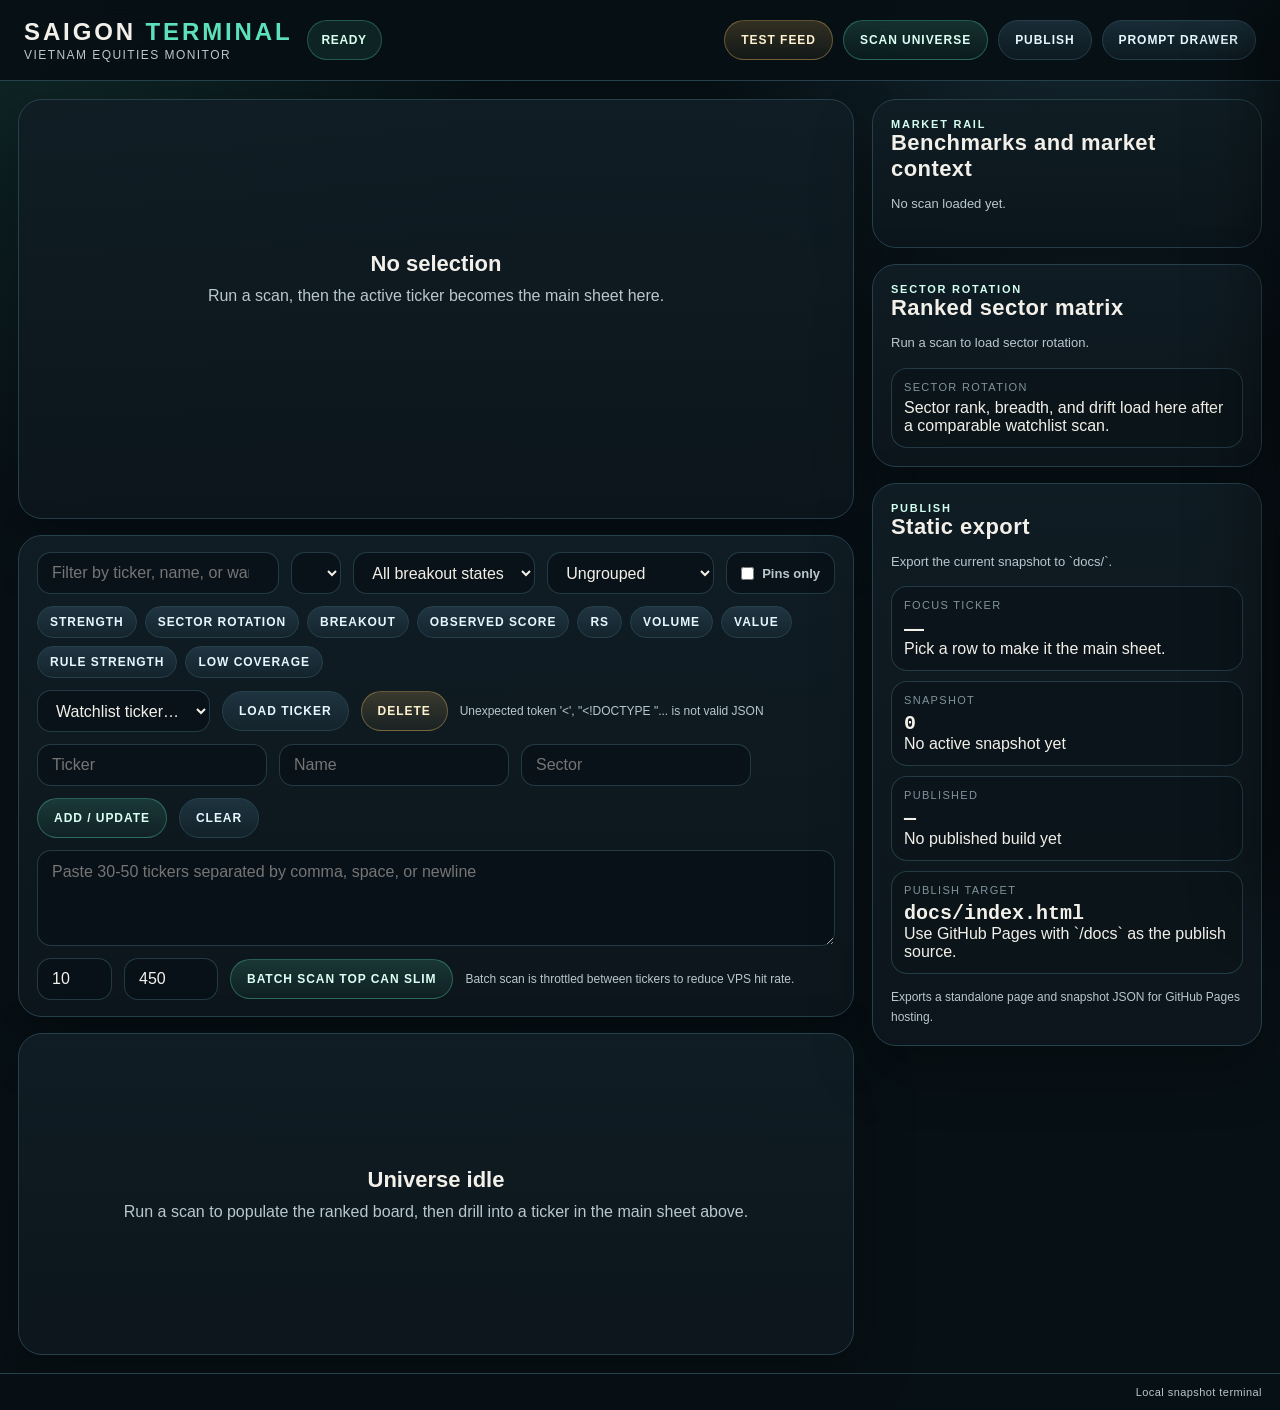
==== commit 5d0ec2c2: "Merge 6ff92993f0ede166df88b940bfc4b10c81e71846 into 76a4c68f3afc0fb1242723826e151e99bd37575b" ====
--- a/public/index.html
+++ b/public/index.html
@@ -387,7 +387,8 @@
 .score-chip,
 .signal-chip,
 .quality-chip,
-.breakout-chip{
+.breakout-chip,
+.execution-chip{
   display:inline-flex;
   align-items:center;
   min-height:28px;
@@ -411,6 +412,9 @@
 .breakout-chip[data-state="arming"]{background:rgba(255,200,105,.12);color:#ffecc7}
 .breakout-chip[data-state="extended"]{background:rgba(255,133,115,.12);color:#ffd4ce}
 .breakout-chip[data-state="not_ready"]{background:rgba(143,167,181,.12);color:#dbe6ec}
+.execution-chip[data-risk="tradeable"]{background:rgba(92,225,184,.12);color:#ddfff3}
+.execution-chip[data-risk="caution"]{background:rgba(255,200,105,.12);color:#ffecc7}
+.execution-chip[data-risk="trap_risk"]{background:rgba(255,133,115,.12);color:#ffd4ce}
 .warning-stack{
   display:grid;
   gap:4px;
@@ -874,6 +878,7 @@
         <div class="toolbar-row">
           <div class="sort-pills">
             <button class="btn" data-quick-sort="strengthScore">Strength</button>
+            <button class="btn" data-quick-sort="sectorRotationScore">Sector Rotation</button>
             <button class="btn" data-quick-sort="breakoutScore">Breakout</button>
             <button class="btn" data-quick-sort="observedScore">Observed Score</button>
             <button class="btn" data-quick-sort="rs">RS</button>
@@ -934,10 +939,10 @@
       <section class="panel utility-panel">
         <div class="panel-head">
           <div>
-            <div class="eyebrow">Sector Drilldown</div>
-            <div class="panel-title">Current basket leadership</div>
+            <div class="eyebrow">Sector Rotation</div>
+            <div class="panel-title">Ranked sector matrix</div>
           </div>
-          <div class="panel-copy" id="sectorMeta">Run a scan to load sector drilldown.</div>
+          <div class="panel-copy" id="sectorMeta">Run a scan to load sector rotation.</div>
         </div>
         <div class="utility-grid" id="sectorPanel"></div>
       </section>
@@ -1057,6 +1062,28 @@
     .split("_")
     .map((part) => part.charAt(0).toUpperCase() + part.slice(1))
     .join(" ");
+}
+
+function executionLabel(label) {
+  return String(label || "trap_risk")
+    .split("_")
+    .map((part) => part.charAt(0).toUpperCase() + part.slice(1))
+    .join(" ");
+}
+
+function rankDeltaLabel(rankDelta) {
+  if (rankDelta == null) return "Drift unavailable";
+  if (rankDelta > 0) return `Up ${rankDelta}`;
+  if (rankDelta < 0) return `Down ${Math.abs(rankDelta)}`;
+  return "Flat";
+}
+
+function sectorState(sectorName) {
+  return state.snapshot?.market?.sectors?.all?.find((sector) => sector.sector === sectorName) || null;
+}
+
+function stockSectorState(stock) {
+  return sectorState(stock?.sector);
 }
 
 function factorScoreTone(detail) {
@@ -1210,19 +1237,19 @@
   if (!sectors.length) {
     root.innerHTML = `
       <div class="stat-card">
-        <div class="stat-k">Sector Drilldown</div>
-        <div>Current-scan sector breadth, score, and RS load here after a scan.</div>
+        <div class="stat-k">Sector Rotation</div>
+        <div>Sector rank, breadth, and drift load here after a comparable watchlist scan.</div>
       </div>
     `;
-    meta.textContent = "Run a scan to load sector drilldown.";
+    meta.textContent = "Run a scan to load sector rotation.";
     return;
   }
 
   meta.textContent = `${sectors.length} sectors in current snapshot${state.sector !== "ALL" ? ` · focus ${state.sector}` : ""}`;
   root.innerHTML = sectors.map((sector) => `
     <button class="stat-card sector-card ${state.sector === sector.sector ? "active" : ""}" data-sector-focus="${sector.sector}">
-      <div class="stat-k">${sector.sector}</div>
-      <div class="stat-v mono">${sector.count} names</div>
+      <div class="stat-k">#${sector.rank} | ${sector.sector}</div>
+      <div class="stat-v mono">${sector.rotationScore}/100</div>
       <div>${sector.advancers}/${sector.decliners} adv/dec · ${sector.avgChangePct >= 0 ? "+" : ""}${sector.avgChangePct}%</div>
       <div class="tool-note">Observed ${sector.avgObservedScorePct ?? "n/a"}% · RS ${fPct(sector.avgRsVsVNINDEX3m, 100)}</div>
     </button>
@@ -1312,7 +1339,7 @@
   const sectorLaggard = market.sectors?.laggards?.[0];
   const sectorSummary = `
     <div class="market-card">
-      <div class="market-k">Sector Pulse</div>
+      <div class="market-k">Sector Rotation</div>
       <div class="market-v">${sectorLeader ? sectorLeader.sector : "N/A"}</div>
       <div class="market-s">Leader ${sectorLeader ? `${sectorLeader.avgChangePct}%` : "—"} · Laggard ${sectorLaggard ? `${sectorLaggard.sector} ${sectorLaggard.avgChangePct}%` : "—"}</div>
       <div class="market-mini">
@@ -1342,9 +1369,12 @@
 }
 
 function sortValue(stock, key) {
+  const sector = stockSectorState(stock);
   switch (key) {
     case "ticker": return stock.ticker;
     case "sector": return stock.sector;
+    case "sectorRotationScore": return sector?.rotationScore;
+    case "sectorRank": return sector?.rank == null ? null : -sector.rank;
     case "last": return stock.price;
     case "strengthScore": return stock.strength?.score;
     case "breakoutScore": return stock.breakout?.score;
@@ -1633,6 +1663,7 @@
       const selected = state.selectedTicker === stock.ticker ? "active" : "";
       const changeClass = (stock.changePct || 0) >= 0 ? "tone-good" : "tone-bad";
       const pinned = state.pins.has(stock.ticker);
+      const sector = stockSectorState(stock);
       const observedPct = stock.observedCanSlimMax > 0
         ? `${stock.observedCanSlimTotal}/${stock.observedCanSlimMax} · ${stock.coveragePct}%`
         : `N/A · ${stock.coveragePct}%`;
@@ -1651,7 +1682,7 @@
               </div>
             </div>
           </td>
-          <td>${stock.sector}</td>
+          <td><div>${stock.sector}</div><div class="warning-line">${sector ? `#${sector.rank} | Rot ${sector.rotationScore}/100` : "Rotation n/a"}</div></td>
           <td class="mono">${fNum(stock.price)}</td>
           <td class="mono ${changeClass}">${stock.changePct >= 0 ? "+" : ""}${stock.changePct}%</td>
           <td class="mono">${fK(stock.tradedValue)}</td>
@@ -1678,6 +1709,7 @@
           <td>
             <div class="warning-stack">
               <span class="quality-chip" data-tone="${qualityTone(stock.quality.label)}">${stock.quality.label} · ${stock.quality.coveragePct}%</span>
+              <span class="execution-chip" data-risk="${stock.executionRisk?.liquidityLabel || "trap_risk"}">Exec ${executionLabel(stock.executionRisk?.liquidityLabel)}</span>
               <span class="warning-line">${warningSummary(stock)}</span>
             </div>
           </td>
@@ -1861,6 +1893,7 @@
   const avoidSteps = renderActionItems(wyckoff.action?.shouldAvoid, "No avoid list recorded.");
   const testItems = renderWyckoffTests(wyckoff);
   const bankBasket = stock.sector === "BANK" ? bankBasketSummary(state.snapshot) : null;
+  const sectorRankState = stockSectorState(stock);
 
   root.innerHTML = `
     <div class="sheet-nav-wrap">
@@ -1911,6 +1944,7 @@
             <span class="quality-chip" data-tone="${qualityTone(stock.quality.label)}">${stock.quality.label} · ${stock.coveragePct}%</span>
             <span class="breakout-chip" data-state="${stock.breakout?.state || "not_ready"}">${breakoutLabel(stock.breakout?.state)}</span>
             <span class="mini-chip">RS vs VNINDEX ${fPct(stock.relative.vsVNINDEX3m, 100)}</span>
+            <span class="mini-chip">${sectorRankState ? `Sector #${sectorRankState.rank} | ${rankDeltaLabel(sectorRankState.rankDelta)}` : "Sector drift unavailable"}</span>
             <span class="mini-chip">RSI ${stock.rsi14 ?? "—"}</span>
             <span class="mini-chip">${wyckoff.stage || stock.wyckoffStage || stock.wyckoffPhase || "Wyckoff n/a"}</span>
             <span class="mini-chip">Wyckoff ${wyckoff.confidence || "—"}/100</span>
@@ -1943,6 +1977,20 @@
             <div>${stock.breakout?.distancePct == null ? stock.breakout?.reason || "No trigger available." : `${stock.breakout.distancePct >= 0 ? "+" : ""}${stock.breakout.distancePct}% vs ${fNum(stock.breakout.triggerPrice)} · ${stock.breakout.reason}`}</div>
           </div>
           <div class="stat-card">
+            <div class="stat-k">Sector Rotation</div>
+            <div class="stat-v">${sectorRankState ? `#${sectorRankState.rank}` : "n/a"}</div>
+            <div>${sectorRankState
+              ? `${sectorRankState.rotationScore}/100 | ${sectorRankState.prevRank == null ? "Drift unavailable" : `Prev #${sectorRankState.prevRank} | ${rankDeltaLabel(sectorRankState.rankDelta)}`}`
+              : "No sector rotation read available."}</div>
+          </div>
+          <div class="stat-card">
+            <div class="stat-k">Execution Risk</div>
+            <div class="stat-v">${executionLabel(stock.executionRisk?.liquidityLabel)}</div>
+            <div>${stock.executionRisk?.status === "ready"
+              ? `Pilot ${fNum(stock.executionRisk.pilotShares)} · Full ${fNum(stock.executionRisk.fullShares)} · Stop ${stock.executionRisk.stopDistancePct}%`
+              : stock.executionRisk?.reason || "No safe sizing available."}</div>
+          </div>
+          <div class="stat-card">
             <div class="stat-k">Delta</div>
             <div>${stock.delta}</div>
           </div>
@@ -2010,6 +2058,20 @@
     <div class="section">
       <h3>Watch Triggers</h3>
       <div class="driver-list">${watchItems}</div>
+    </div>
+
+    <div class="section">
+      <h3>Execution Risk</h3>
+      <div class="kv-grid">
+        <div class="kv"><div class="k">Status</div><div class="v">${stock.executionRisk?.status || "unavailable"}</div></div>
+        <div class="kv"><div class="k">Liquidity</div><div class="v">${executionLabel(stock.executionRisk?.liquidityLabel)}</div></div>
+        <div class="kv"><div class="k">Traded / Avg Value20</div><div class="v mono">${fK(stock.executionRisk?.tradedValue)} / ${fK(stock.executionRisk?.avgValue20)}</div></div>
+        <div class="kv"><div class="k">Stop Distance</div><div class="v mono">${stock.executionRisk?.stopDistancePct == null ? "N/A" : `${stock.executionRisk.stopDistancePct}% · ${stock.executionRisk.stopDistanceAtr ?? "N/A"} ATR`}</div></div>
+        <div class="kv"><div class="k">Risk / Reward</div><div class="v mono">${stock.executionRisk?.riskReward1 == null ? "N/A" : `${stock.executionRisk.riskReward1}R / ${stock.executionRisk.riskReward2 ?? "N/A"}R`}</div></div>
+        <div class="kv"><div class="k">Pilot / Full Size</div><div class="v mono">${fNum(stock.executionRisk?.pilotShares)} / ${fNum(stock.executionRisk?.fullShares)} shares</div></div>
+        <div class="kv"><div class="k">Pilot / Full Notional</div><div class="v mono">${fK(stock.executionRisk?.pilotNotional)} / ${fK(stock.executionRisk?.fullNotional)}</div></div>
+        <div class="kv"><div class="k">Read</div><div class="v">${stock.executionRisk?.reason || "No execution read available."}</div></div>
+      </div>
     </div>
 
     <div class="section">
@@ -2193,24 +2255,29 @@
 document.getElementById("searchInput").addEventListener("input", (event) => {
   state.query = event.target.value || "";
   renderBoard();
+  renderDetail();
 });
 document.getElementById("watchlistSelect").addEventListener("change", syncWatchFormFromSelection);
 document.getElementById("sectorFilter").addEventListener("change", (event) => {
   state.sector = event.target.value;
   renderSectorPanel(state.snapshot);
   renderBoard();
+  renderDetail();
 });
 document.getElementById("breakoutFilter").addEventListener("change", (event) => {
   state.breakoutFilter = event.target.value;
   renderBoard();
+  renderDetail();
 });
 document.getElementById("groupBy").addEventListener("change", (event) => {
   state.groupBy = event.target.value;
   renderBoard();
+  renderDetail();
 });
 document.getElementById("pinnedOnly").addEventListener("change", (event) => {
   state.pinnedOnly = event.target.checked;
   renderBoard();
+  renderDetail();
 });
 document.querySelectorAll("[data-quick-sort]").forEach((button) => {
   button.addEventListener("click", () => {
@@ -2218,6 +2285,7 @@
     state.sortKey = key;
     state.sortDir = key === "coverage" ? "asc" : "desc";
     renderBoard();
+    renderDetail();
   });
 });
 
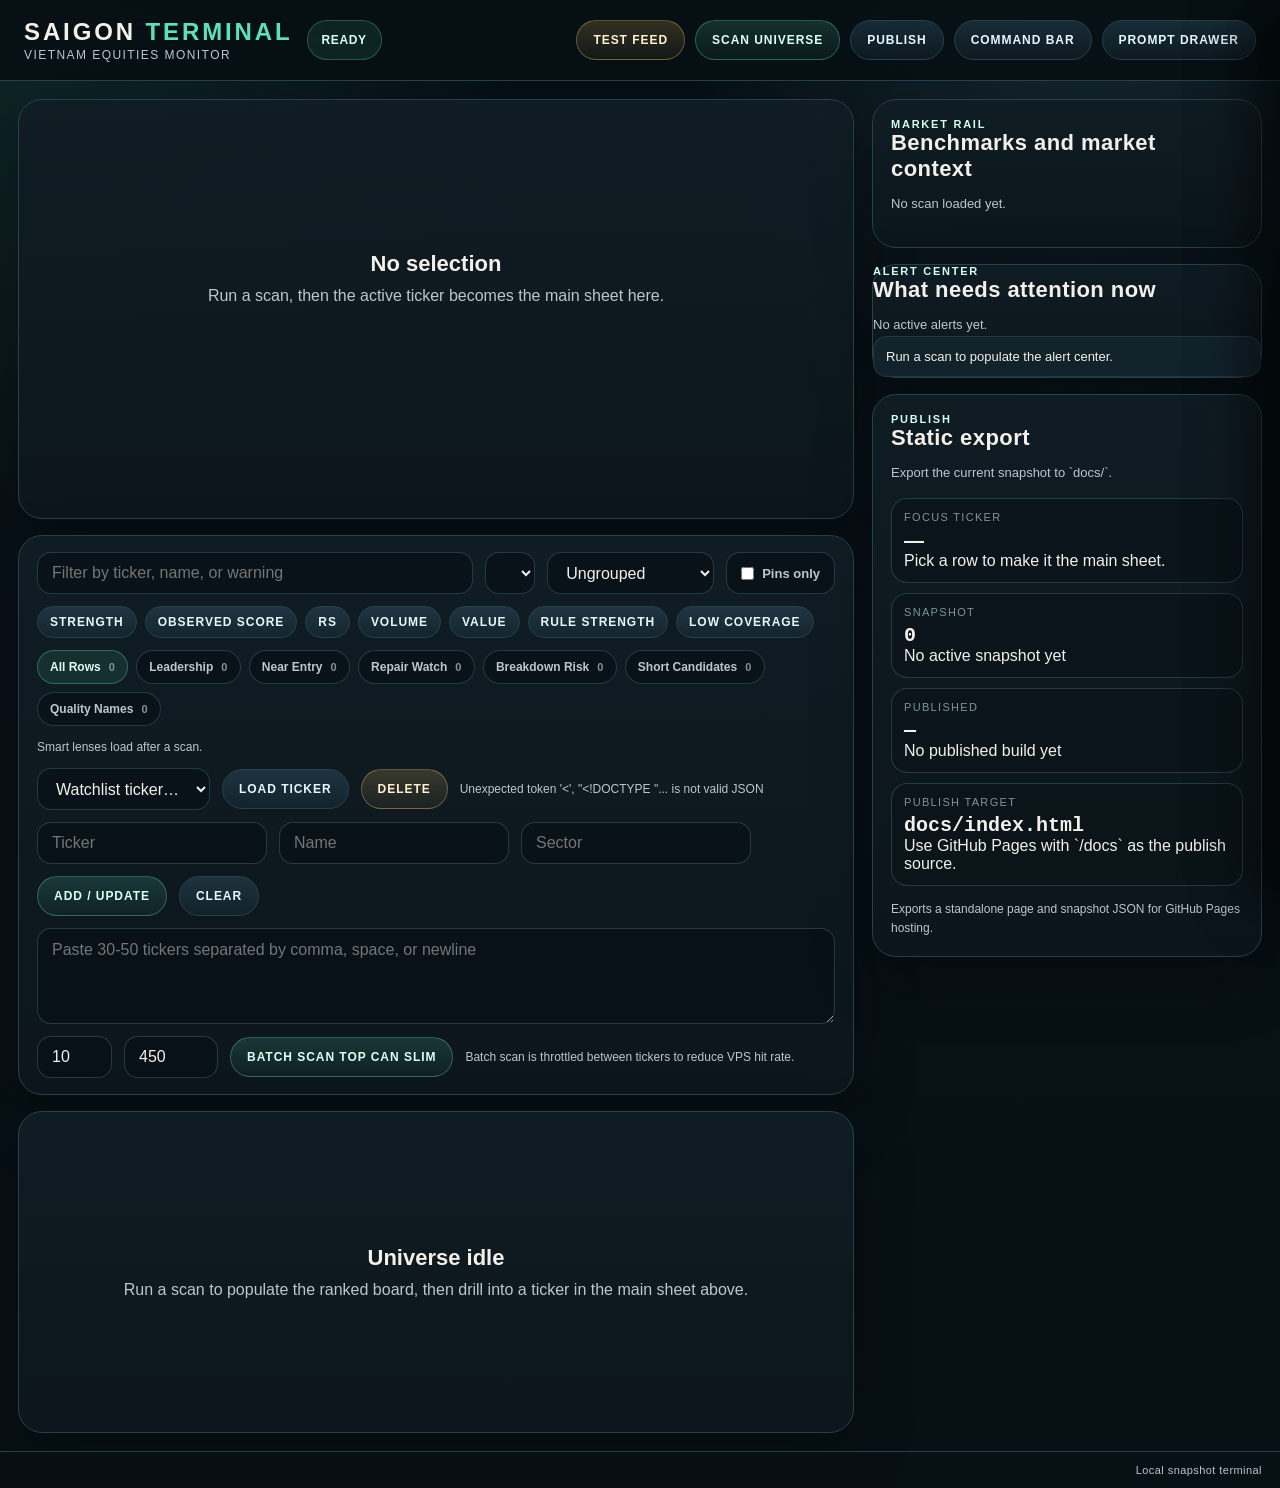
==== commit cabbb35b: "feat: add alert center command layer and intraday change semantics" ====
--- a/public/index.html
+++ b/public/index.html
@@ -288,10 +288,38 @@
   gap:8px;
   flex-wrap:wrap;
 }
+.preset-pills{
+  display:flex;
+  gap:8px;
+  flex-wrap:wrap;
+}
 .sort-pills button{
   padding:8px 12px;
   min-height:auto;
   border-radius:999px;
+}
+.preset-pill{
+  display:inline-flex;
+  align-items:center;
+  gap:8px;
+  min-height:34px;
+  padding:0 12px;
+  border-radius:999px;
+  border:1px solid rgba(40,69,81,.8);
+  background:rgba(9,18,24,.92);
+  color:var(--muted);
+  font-size:12px;
+  font-weight:700;
+}
+.preset-pill.active{
+  border-color:rgba(92,225,184,.34);
+  background:rgba(92,225,184,.10);
+  color:#ddfff3;
+}
+.preset-pill-count{
+  color:var(--subtle);
+  font-size:11px;
+  letter-spacing:.04em;
 }
 .board-panel{
   overflow:hidden;
@@ -386,9 +414,7 @@
 .tone-neutral{color:var(--muted)}
 .score-chip,
 .signal-chip,
-.quality-chip,
-.breakout-chip,
-.execution-chip{
+.quality-chip{
   display:inline-flex;
   align-items:center;
   min-height:28px;
@@ -407,14 +433,6 @@
 .signal-chip[data-signal="STRONG_BUY"],.signal-chip[data-signal="BUY"]{background:rgba(92,225,184,.10);color:#ddfff3}
 .signal-chip[data-signal="HOLD"]{background:rgba(127,208,255,.10);color:#e3f6ff}
 .signal-chip[data-signal="SELL"],.signal-chip[data-signal="STRONG_SELL"]{background:rgba(255,133,115,.12);color:#ffd4ce}
-.breakout-chip[data-state="triggered"]{background:rgba(92,225,184,.12);color:#ddfff3}
-.breakout-chip[data-state="near_trigger"]{background:rgba(127,208,255,.12);color:#e3f6ff}
-.breakout-chip[data-state="arming"]{background:rgba(255,200,105,.12);color:#ffecc7}
-.breakout-chip[data-state="extended"]{background:rgba(255,133,115,.12);color:#ffd4ce}
-.breakout-chip[data-state="not_ready"]{background:rgba(143,167,181,.12);color:#dbe6ec}
-.execution-chip[data-risk="tradeable"]{background:rgba(92,225,184,.12);color:#ddfff3}
-.execution-chip[data-risk="caution"]{background:rgba(255,200,105,.12);color:#ffecc7}
-.execution-chip[data-risk="trap_risk"]{background:rgba(255,133,115,.12);color:#ffd4ce}
 .warning-stack{
   display:grid;
   gap:4px;
@@ -603,6 +621,66 @@
   border:1px solid rgba(40,69,81,.7);
   font-size:13px;
   line-height:1.5;
+}
+.alert-card{
+  cursor:pointer;
+}
+.alert-card[data-level="critical"],
+.alert-card[data-level="high"]{
+  border-color:rgba(255,133,115,.32);
+}
+.alert-card[data-level="medium"]{
+  border-color:rgba(255,200,105,.28);
+}
+.alert-card-head{
+  display:flex;
+  justify-content:space-between;
+  gap:12px;
+  align-items:flex-start;
+}
+.alert-card-title{
+  font-size:13px;
+  font-weight:800;
+}
+.alert-card-meta{
+  margin-top:8px;
+  display:flex;
+  gap:8px;
+  flex-wrap:wrap;
+}
+.alert-card-copy{
+  margin-top:6px;
+  color:var(--muted);
+}
+.command-input{
+  width:100%;
+  font:inherit;
+}
+.command-stack{
+  display:grid;
+  gap:12px;
+}
+.command-note{
+  color:var(--muted);
+  font-size:12px;
+  line-height:1.6;
+}
+.command-shortcuts{
+  display:flex;
+  gap:8px;
+  flex-wrap:wrap;
+}
+.kbd{
+  display:inline-flex;
+  align-items:center;
+  min-height:24px;
+  padding:0 8px;
+  border-radius:8px;
+  border:1px solid rgba(40,69,81,.82);
+  background:rgba(10,18,24,.95);
+  color:#dbe7ec;
+  font-family:"IBM Plex Mono","SFMono-Regular","Menlo",monospace;
+  font-size:11px;
 }
 .factor-grid{
   display:grid;
@@ -750,15 +828,6 @@
   display:grid;
   gap:10px;
 }
-.sector-card{
-  text-align:left;
-  border:1px solid rgba(40,69,81,.8);
-  background:rgba(11,20,26,.88);
-}
-.sector-card.active{
-  border-color:rgba(92,225,184,.34);
-  box-shadow:inset 0 0 0 1px rgba(92,225,184,.12);
-}
 .utility-note{
   color:var(--muted);
   font-size:12px;
@@ -840,6 +909,7 @@
       <button class="btn btn-warn" id="btnTest">Test Feed</button>
       <button class="btn btn-primary" id="btnScan">Scan Universe</button>
       <button class="btn" id="btnPublish">Publish</button>
+      <button class="btn" id="btnCommand">Command Bar</button>
       <button class="btn" id="btnPrompt">Prompt Drawer</button>
     </div>
   </header>
@@ -861,14 +931,6 @@
         <div class="toolbar-row">
           <input class="search" id="searchInput" type="search" placeholder="Filter by ticker, name, or warning">
           <select class="control" id="sectorFilter"></select>
-          <select class="control" id="breakoutFilter">
-            <option value="ALL">All breakout states</option>
-            <option value="triggered">Triggered</option>
-            <option value="near_trigger">Near Trigger</option>
-            <option value="arming">Arming</option>
-            <option value="extended">Extended</option>
-            <option value="not_ready">Not Ready</option>
-          </select>
           <select class="control" id="groupBy">
             <option value="none">Ungrouped</option>
             <option value="sector">Group by Sector</option>
@@ -878,8 +940,6 @@
         <div class="toolbar-row">
           <div class="sort-pills">
             <button class="btn" data-quick-sort="strengthScore">Strength</button>
-            <button class="btn" data-quick-sort="sectorRotationScore">Sector Rotation</button>
-            <button class="btn" data-quick-sort="breakoutScore">Breakout</button>
             <button class="btn" data-quick-sort="observedScore">Observed Score</button>
             <button class="btn" data-quick-sort="rs">RS</button>
             <button class="btn" data-quick-sort="volume">Volume</button>
@@ -887,6 +947,10 @@
             <button class="btn" data-quick-sort="ruleStrength">Rule Strength</button>
             <button class="btn" data-quick-sort="coverage">Low Coverage</button>
           </div>
+        </div>
+        <div class="toolbar-row">
+          <div class="preset-pills" id="presetPills"></div>
+          <div class="tool-note" id="presetMeta">Smart lenses load after a scan.</div>
         </div>
         <div class="toolbar-row">
           <select class="control" id="watchlistSelect"></select>
@@ -936,15 +1000,15 @@
         <div class="market-grid" id="marketGrid"></div>
       </section>
 
-      <section class="panel utility-panel">
+      <section class="panel">
         <div class="panel-head">
           <div>
-            <div class="eyebrow">Sector Rotation</div>
-            <div class="panel-title">Ranked sector matrix</div>
+            <div class="eyebrow">Alert Center</div>
+            <div class="panel-title">What needs attention now</div>
           </div>
-          <div class="panel-copy" id="sectorMeta">Run a scan to load sector rotation.</div>
+          <div class="panel-copy" id="alertMeta">No active alerts yet.</div>
         </div>
-        <div class="utility-grid" id="sectorPanel"></div>
+        <div class="driver-list" id="alertList"></div>
       </section>
 
       <section class="panel utility-panel">
@@ -990,6 +1054,31 @@
   </div>
 </aside>
 
+<aside class="drawer" id="commandDrawer">
+  <div class="drawer-head">
+    <div>
+      <div class="eyebrow">Command Palette</div>
+      <div class="panel-copy" id="commandMeta">Use `Cmd/Ctrl + K` or type `help`.</div>
+    </div>
+    <div class="status-line">
+      <button class="btn btn-primary" id="runCommand">Run</button>
+      <button class="btn" id="closeCommand">Close</button>
+    </div>
+  </div>
+  <div class="drawer-body">
+    <div class="command-stack">
+      <input class="search command-input" id="commandInput" type="text" placeholder='Try: help, preset leaders, batch FPT CTG MWG, add DGC "Duc Giang" CHEM'>
+      <div class="command-shortcuts">
+        <span class="kbd">Cmd/Ctrl + K</span>
+        <span class="kbd">/</span>
+        <span class="kbd">Esc</span>
+      </div>
+      <div class="command-note" id="commandHint">Commands can scan, switch presets, open a ticker, or mutate the watchlist without leaving the board.</div>
+      <div class="prompt-box" id="commandOutput">Type `help` to list commands and preset ids.</div>
+    </div>
+  </div>
+</aside>
+
 <script>
 const STORAGE_KEY = "saigon-terminal-pins";
 const SIGNAL_LABELS = {
@@ -999,6 +1088,32 @@
   SELL: "Bearish Bias",
   STRONG_SELL: "Strong Bearish Bias",
 };
+const DEFAULT_PRESET_CATALOG = [
+  { id: "all", label: "All Rows", description: "Current full terminal board" },
+  { id: "leaders", label: "Leadership", description: "Strongest CAN SLIM names" },
+  { id: "near_entry", label: "Near Entry", description: "Names close to a live Wyckoff trigger" },
+  { id: "repair_watch", label: "Repair Watch", description: "Early base repair and reclaim setups" },
+  { id: "breakdown_risk", label: "Breakdown Risk", description: "Markdown and structural damage" },
+  { id: "short_candidates", label: "Short Candidates", description: "Weakest names when the tape is soft" },
+  { id: "quality_names", label: "Quality Names", description: "Highest-coverage snapshots" },
+];
+const PRESET_ALIASES = {
+  all: "all",
+  leaders: "leaders",
+  leader: "leaders",
+  entry: "near_entry",
+  near_entry: "near_entry",
+  near: "near_entry",
+  repair: "repair_watch",
+  repair_watch: "repair_watch",
+  risk: "breakdown_risk",
+  breakdown_risk: "breakdown_risk",
+  shorts: "short_candidates",
+  short_candidates: "short_candidates",
+  quality: "quality_names",
+  quality_names: "quality_names",
+  longs: "near_entry",
+};
 
 const state = {
   snapshot: null,
@@ -1007,14 +1122,16 @@
   publishInfo: null,
   watchlist: [],
   watchEditTicker: null,
+  presetId: "all",
   sortKey: "strengthScore",
   sortDir: "desc",
   sector: "ALL",
-  breakoutFilter: "ALL",
   query: "",
   pinnedOnly: false,
   groupBy: "none",
   pins: loadPins(),
+  paletteOpen: false,
+  commandHistory: [],
 };
 
 function loadPins() {
@@ -1049,41 +1166,45 @@
   return `${value >= 0 ? "+" : ""}${value.toFixed(digits)}%`;
 }
 
+function fSignedPct(n, digits = 2) {
+  if (n == null || !Number.isFinite(Number(n))) return "—";
+  const value = Number(n);
+  return `${value >= 0 ? "+" : ""}${value.toFixed(digits)}%`;
+}
+
+function stockSessionChange(stock) {
+  if (stock?.sessionChangePct != null && Number.isFinite(Number(stock.sessionChangePct))) return Number(stock.sessionChangePct);
+  if (stock?.changePct != null && Number.isFinite(Number(stock.changePct))) return Number(stock.changePct);
+  return null;
+}
+
+function stockPrevCloseChange(stock) {
+  if (stock?.prevCloseChangePct != null && Number.isFinite(Number(stock.prevCloseChangePct))) return Number(stock.prevCloseChangePct);
+  return null;
+}
+
+function indexSessionChange(index) {
+  if (index?.sessionChangePct != null && Number.isFinite(Number(index.sessionChangePct))) return Number(index.sessionChangePct);
+  if (index?.changePct != null && Number.isFinite(Number(index.changePct))) return Number(index.changePct);
+  return null;
+}
+
+function indexPrevCloseChange(index) {
+  if (index?.prevCloseChangePct != null && Number.isFinite(Number(index.prevCloseChangePct))) return Number(index.prevCloseChangePct);
+  return null;
+}
+
+function toneByChange(value) {
+  if (value == null || !Number.isFinite(Number(value))) return "";
+  return Number(value) >= 0 ? "tone-good" : "tone-bad";
+}
+
 function signalLabel(signal) {
   return SIGNAL_LABELS[signal] || String(signal || "UNKNOWN").replace(/_/g, " ");
 }
 
 function qualityTone(label) {
   return label === "high" ? "high" : (label === "medium" ? "medium" : "low");
-}
-
-function breakoutLabel(stateName) {
-  return String(stateName || "not_ready")
-    .split("_")
-    .map((part) => part.charAt(0).toUpperCase() + part.slice(1))
-    .join(" ");
-}
-
-function executionLabel(label) {
-  return String(label || "trap_risk")
-    .split("_")
-    .map((part) => part.charAt(0).toUpperCase() + part.slice(1))
-    .join(" ");
-}
-
-function rankDeltaLabel(rankDelta) {
-  if (rankDelta == null) return "Drift unavailable";
-  if (rankDelta > 0) return `Up ${rankDelta}`;
-  if (rankDelta < 0) return `Down ${Math.abs(rankDelta)}`;
-  return "Flat";
-}
-
-function sectorState(sectorName) {
-  return state.snapshot?.market?.sectors?.all?.find((sector) => sector.sector === sectorName) || null;
-}
-
-function stockSectorState(stock) {
-  return sectorState(stock?.sector);
 }
 
 function factorScoreTone(detail) {
@@ -1097,7 +1218,122 @@
   el.dataset.tone = tone;
 }
 
+function normalizePresetId(value) {
+  const raw = String(value || "").trim().toLowerCase().replace(/[^a-z0-9_:-]/g, "");
+  return PRESET_ALIASES[raw] || raw || "all";
+}
+
+function presetCatalog(snapshot = state.snapshot) {
+  const dynamic = snapshot?.smartLists?.presets || DEFAULT_PRESET_CATALOG.slice(1);
+  return [DEFAULT_PRESET_CATALOG[0]].concat(dynamic);
+}
+
+function activeSmartList(snapshot = state.snapshot) {
+  const presetId = normalizePresetId(state.presetId);
+  if (presetId === "all") return null;
+  return snapshot?.smartLists?.byId?.[presetId] || null;
+}
+
+function activePresetTickerSet(snapshot = state.snapshot) {
+  const list = activeSmartList(snapshot);
+  return list?.tickers?.length ? new Set(list.tickers) : null;
+}
+
+function renderPresetPills(snapshot = state.snapshot) {
+  const root = document.getElementById("presetPills");
+  const meta = document.getElementById("presetMeta");
+  const catalog = presetCatalog(snapshot);
+  const listMap = snapshot?.smartLists?.byId || {};
+  const normalizedId = normalizePresetId(state.presetId);
+  const activeId = catalog.some((preset) => preset.id === normalizedId) ? normalizedId : "all";
+  state.presetId = activeId;
+
+  root.innerHTML = catalog.map((preset) => {
+    const count = preset.id === "all"
+      ? (snapshot?.stocks?.length ?? 0)
+      : (listMap[preset.id]?.count ?? 0);
+    return `
+      <button class="preset-pill ${activeId === preset.id ? "active" : ""}" data-preset="${preset.id}" title="${preset.description || ""}">
+        <span>${preset.label}</span>
+        <span class="preset-pill-count">${count}</span>
+      </button>
+    `;
+  }).join("");
+
+  const activePreset = catalog.find((preset) => preset.id === activeId) || catalog[0];
+  const activeList = activeId === "all" ? null : listMap[activeId];
+  meta.textContent = snapshot
+    ? `${activePreset.label}${activeList?.meta?.topTicker ? ` · lead ${activeList.meta.topTicker}` : ""}${activeList?.description ? ` · ${activeList.description}` : activePreset.description ? ` · ${activePreset.description}` : ""}`
+    : "Smart lenses load after a scan.";
+
+  root.querySelectorAll("[data-preset]").forEach((button) => {
+    button.addEventListener("click", () => {
+      state.presetId = normalizePresetId(button.dataset.preset);
+      renderAll();
+    });
+  });
+}
+
+function renderAlerts(snapshot = state.snapshot) {
+  const meta = document.getElementById("alertMeta");
+  const root = document.getElementById("alertList");
+  const alerts = snapshot?.alerts;
+
+  if (!alerts?.items?.length) {
+    meta.textContent = snapshot ? "No active alerts in this snapshot." : "No active alerts yet.";
+    root.innerHTML = `<div class="driver">Run a scan to populate the alert center.</div>`;
+    return;
+  }
+
+  meta.textContent = `${alerts.total} alerts · top ${alerts.topAlert?.level || "info"}${alerts.market?.exposure ? ` · exposure ${alerts.market.exposure}` : ""}`;
+  root.innerHTML = alerts.items.slice(0, 8).map((alert) => `
+    <div class="driver alert-card" data-alert-open="${alert.ticker || ""}" data-level="${alert.level}">
+      <div class="alert-card-head">
+        <div>
+          <div class="alert-card-title">${alert.title}</div>
+          <div class="alert-card-copy">${alert.summary || "No alert summary."}</div>
+        </div>
+        <span class="mini-chip">${alert.level}</span>
+      </div>
+      <div class="alert-card-meta">
+        <span class="mini-chip">${alert.categoryLabel}</span>
+        ${alert.ticker ? `<span class="mini-chip">${alert.ticker}</span>` : ""}
+        <span class="mini-chip">Severity ${alert.severity}</span>
+      </div>
+      ${alert.reasons?.length ? `<div class="alert-card-copy">${alert.reasons.slice(0, 2).join(" · ")}</div>` : ""}
+    </div>
+  `).join("");
+
+  root.querySelectorAll("[data-alert-open]").forEach((node) => {
+    node.addEventListener("click", async () => {
+      const ticker = node.dataset.alertOpen;
+      if (!ticker) return;
+      const visible = state.snapshot?.stocks?.some((stock) => stock.ticker === ticker);
+      state.presetId = "all";
+      if (visible) {
+        state.selectedTicker = ticker;
+        renderAll();
+        return;
+      }
+      document.getElementById("batchTickerInput").value = ticker;
+      document.getElementById("batchTopN").value = 1;
+      document.getElementById("batchDelayMs").value = 250;
+      await batchScanTopStrength();
+    });
+  });
+}
+
+function setCommandOutput(text) {
+  document.getElementById("commandOutput").textContent = text;
+}
+
 function buildPrompt(snapshot) {
+  const topAlerts = (snapshot.alerts?.items || []).slice(0, 3);
+  const smartListSummary = (snapshot.smartLists?.lists || [])
+    .filter((list) => list.count > 0)
+    .slice(0, 4)
+    .map((list) => `${list.label} ${list.count}`)
+    .join(" | ");
   const stocks = snapshot.stocks.map((stock) => {
     const factors = Object.entries(stock.explain.factorBreakdown)
       .map(([factor, detail]) => `${factor}:${detail.score == null ? "?" : detail.score}`)
@@ -1113,7 +1349,7 @@
       : `  Planned levels: Entry ${stock.entry.map(fNum).join("/")} | TP ${stock.tp.map(fNum).join("/")} | SL ${fNum(stock.sl)}`;
     return [
       `▸ ${stock.ticker} (${stock.name}, ${stock.sector})`,
-      `  Price: ${fNum(stock.price)} (${stock.changePct >= 0 ? "+" : ""}${stock.changePct}%) | Value: ${fK(stock.tradedValue)} | Vol ${fK(stock.volume)} (${stock.volRatio}x avg)`,
+      `  Price: ${fNum(stock.price)} (Session ${fSignedPct(stockSessionChange(stock))} | Vs prev close ${fSignedPct(stockPrevCloseChange(stock))}) | Value: ${fK(stock.tradedValue)} | Vol ${fK(stock.volume)} (${stock.volRatio}x avg)`,
       `  Strength: ${stock.strength?.label || "n/a"}${stock.strength?.score == null ? "" : ` ${stock.strength.score}/100`} ${stock.strength?.rank ? `| Rank #${stock.strength.rank}` : ""}`.trim(),
       `  Relative: 1W ${fPct(stock.relative.ret1w, 100)} | 1M ${fPct(stock.relative.ret1m, 100)} | 3M ${fPct(stock.relative.ret3m, 100)} | vs VNINDEX ${fPct(stock.relative.vsVNINDEX3m, 100)} | vs VN30 ${fPct(stock.relative.vsVN303m, 100)}`,
       `  Market pulse: ${snapshot.market.pulse?.status || "unknown"} | Exposure ${snapshot.market.pulse?.exposure || "n/a"} | Dist days ${snapshot.market.pulse?.distributionDays ?? "n/a"}${snapshot.market.pulse?.followThrough?.date ? ` | FTD ${snapshot.market.pulse.followThrough.date}` : ""}`,
@@ -1144,6 +1380,8 @@
 - Pulse: ${snapshot.market.pulse?.status || "unknown"} | Exposure ${snapshot.market.pulse?.exposure || "n/a"} | Dist days ${snapshot.market.pulse?.distributionDays ?? "n/a"}${snapshot.market.pulse?.followThrough?.date ? ` | Follow-through ${snapshot.market.pulse.followThrough.date}` : ""}
 - Breadth: ${snapshot.market.breadth.advancers} up / ${snapshot.market.breadth.decliners} down / ${snapshot.market.breadth.unchanged} flat
 - Turnover: ${fK(snapshot.market.turnover)}
+${topAlerts.length ? `- Alert center: ${topAlerts.map((alert) => `${alert.title} [${alert.level}]`).join(" | ")}` : "- Alert center: none"}
+${smartListSummary ? `- Smart lists: ${smartListSummary}` : "- Smart lists: none"}
 
 Please validate the rule reads, flag weak data coverage, and identify the strongest and weakest setups.
 
@@ -1208,65 +1446,6 @@
   ].join("");
 }
 
-function bankBasketSummary(snapshot) {
-  const banks = (snapshot?.stocks || []).filter((stock) => stock.sector === "BANK");
-  if (!banks.length) return null;
-
-  const avgChangePct = banks.reduce((sum, stock) => sum + (stock.changePct || 0), 0) / banks.length;
-  const avgRsVsVNINDEX3m = banks.reduce((sum, stock) => sum + (stock.relative?.vsVNINDEX3m || 0), 0) / banks.length;
-  const advancers = banks.filter((stock) => (stock.changePct || 0) > 0).length;
-  const decliners = banks.filter((stock) => (stock.changePct || 0) < 0).length;
-  const leader = banks.slice().sort((a, b) => (b.relative?.vsVNINDEX3m || -999) - (a.relative?.vsVNINDEX3m || -999))[0] || null;
-  const laggard = banks.slice().sort((a, b) => (a.relative?.vsVNINDEX3m || 999) - (b.relative?.vsVNINDEX3m || 999))[0] || null;
-
-  return {
-    advancers,
-    decliners,
-    avgChangePct: +avgChangePct.toFixed(2),
-    avgRsVsVNINDEX3m: +avgRsVsVNINDEX3m.toFixed(4),
-    leader,
-    laggard,
-  };
-}
-
-function renderSectorPanel(snapshot) {
-  const root = document.getElementById("sectorPanel");
-  const meta = document.getElementById("sectorMeta");
-  const sectors = snapshot?.market?.sectors?.all || [];
-
-  if (!sectors.length) {
-    root.innerHTML = `
-      <div class="stat-card">
-        <div class="stat-k">Sector Rotation</div>
-        <div>Sector rank, breadth, and drift load here after a comparable watchlist scan.</div>
-      </div>
-    `;
-    meta.textContent = "Run a scan to load sector rotation.";
-    return;
-  }
-
-  meta.textContent = `${sectors.length} sectors in current snapshot${state.sector !== "ALL" ? ` · focus ${state.sector}` : ""}`;
-  root.innerHTML = sectors.map((sector) => `
-    <button class="stat-card sector-card ${state.sector === sector.sector ? "active" : ""}" data-sector-focus="${sector.sector}">
-      <div class="stat-k">#${sector.rank} | ${sector.sector}</div>
-      <div class="stat-v mono">${sector.rotationScore}/100</div>
-      <div>${sector.advancers}/${sector.decliners} adv/dec · ${sector.avgChangePct >= 0 ? "+" : ""}${sector.avgChangePct}%</div>
-      <div class="tool-note">Observed ${sector.avgObservedScorePct ?? "n/a"}% · RS ${fPct(sector.avgRsVsVNINDEX3m, 100)}</div>
-    </button>
-  `).join("");
-
-  root.querySelectorAll("[data-sector-focus]").forEach((button) => {
-    button.addEventListener("click", () => {
-      state.sector = button.dataset.sectorFocus;
-      const select = document.getElementById("sectorFilter");
-      if (select) select.value = state.sector;
-      renderSectorPanel(state.snapshot);
-      renderBoard();
-      renderDetail();
-    });
-  });
-}
-
 function renderMarket(snapshot) {
   const market = snapshot?.market;
   const grid = document.getElementById("marketGrid");
@@ -1285,12 +1464,14 @@
     if (!index) {
       return `<div class="market-card"><div class="market-k">${symbol}</div><div class="market-v">N/A</div><div class="market-s">No benchmark data</div></div>`;
     }
-    const tone = (index.changePct || 0) >= 0 ? "tone-good" : "tone-bad";
+    const sessionPct = indexSessionChange(index);
+    const prevClosePct = indexPrevCloseChange(index);
+    const tone = toneByChange(sessionPct);
     return `
       <div class="market-card">
         <div class="market-k">${symbol}</div>
         <div class="market-v mono">${fNum(index.price)}</div>
-        <div class="market-s ${tone}">${index.changePct >= 0 ? "+" : ""}${index.changePct}% · ${index.regime}</div>
+        <div class="market-s ${tone}">Session ${fSignedPct(sessionPct)} · Prev close ${fSignedPct(prevClosePct)} · ${index.regime}</div>
         <div class="market-mini">
           <span class="mini-chip">1M ${fPct(index.ret1m, 100)}</span>
           <span class="mini-chip">3M ${fPct(index.ret3m, 100)}</span>
@@ -1339,7 +1520,7 @@
   const sectorLaggard = market.sectors?.laggards?.[0];
   const sectorSummary = `
     <div class="market-card">
-      <div class="market-k">Sector Rotation</div>
+      <div class="market-k">Sector Pulse</div>
       <div class="market-v">${sectorLeader ? sectorLeader.sector : "N/A"}</div>
       <div class="market-s">Leader ${sectorLeader ? `${sectorLeader.avgChangePct}%` : "—"} · Laggard ${sectorLaggard ? `${sectorLaggard.sector} ${sectorLaggard.avgChangePct}%` : "—"}</div>
       <div class="market-mini">
@@ -1353,9 +1534,10 @@
 
 function filteredStocks() {
   const stocks = state.snapshot?.stocks || [];
+  const presetTickers = activePresetTickerSet();
   return stocks.filter((stock) => {
+    if (presetTickers && !presetTickers.has(stock.ticker)) return false;
     if (state.sector !== "ALL" && stock.sector !== state.sector) return false;
-    if (state.breakoutFilter !== "ALL" && stock.breakout?.state !== state.breakoutFilter) return false;
     if (state.pinnedOnly && !state.pins.has(stock.ticker)) return false;
     if (!state.query) return true;
     const haystack = [
@@ -1369,17 +1551,13 @@
 }
 
 function sortValue(stock, key) {
-  const sector = stockSectorState(stock);
   switch (key) {
     case "ticker": return stock.ticker;
     case "sector": return stock.sector;
-    case "sectorRotationScore": return sector?.rotationScore;
-    case "sectorRank": return sector?.rank == null ? null : -sector.rank;
     case "last": return stock.price;
     case "strengthScore": return stock.strength?.score;
-    case "breakoutScore": return stock.breakout?.score;
     case "strengthRank": return stock.strength?.rank == null ? null : -stock.strength.rank;
-    case "changePct": return stock.changePct;
+    case "changePct": return stockSessionChange(stock);
     case "tradedValue":
     case "value": return stock.tradedValue;
     case "volRatio":
@@ -1496,7 +1674,7 @@
 function sectorOptions(snapshot) {
   const select = document.getElementById("sectorFilter");
   const sectors = Array.from(new Set((snapshot?.stocks || []).map((stock) => stock.sector))).sort();
-  select.innerHTML = [`<option value="ALL">Focus: All sectors</option>`]
+  select.innerHTML = [`<option value="ALL">All sectors</option>`]
     .concat(sectors.map((sector) => `<option value="${sector}">${sector}</option>`))
     .join("");
   select.value = state.sector;
@@ -1585,13 +1763,13 @@
   }
 }
 
-async function deleteWatchTicker() {
-  const ticker = state.watchEditTicker || document.getElementById("watchlistSelect").value;
+async function deleteWatchTicker(options = {}) {
+  const ticker = options.ticker || state.watchEditTicker || document.getElementById("watchlistSelect").value;
   if (!ticker) {
     setStatus("Pick a watchlist ticker first", "warn");
     return;
   }
-  if (!window.confirm(`Delete ${ticker} from watchlist?`)) return;
+  if (!options.skipConfirm && !window.confirm(`Delete ${ticker} from watchlist?`)) return;
 
   const button = document.getElementById("btnWatchDelete");
   button.disabled = true;
@@ -1648,6 +1826,155 @@
   }
 }
 
+function toggleCommandPalette(open) {
+  state.paletteOpen = open;
+  const drawer = document.getElementById("commandDrawer");
+  drawer.classList.toggle("open", open);
+  if (!open) return;
+  const input = document.getElementById("commandInput");
+  window.setTimeout(() => {
+    input.focus();
+    input.select();
+  }, 20);
+}
+
+async function executeCommandAction(action) {
+  if (!action) return;
+
+  switch (action.type) {
+    case "scan":
+      toggleCommandPalette(false);
+      await scanUniverse();
+      return;
+
+    case "scan.one":
+      document.getElementById("batchTickerInput").value = action.ticker;
+      document.getElementById("batchTopN").value = 1;
+      document.getElementById("batchDelayMs").value = 250;
+      toggleCommandPalette(false);
+      await batchScanTopStrength();
+      return;
+
+    case "batch.scan":
+      document.getElementById("batchTickerInput").value = action.tickers.join(" ");
+      document.getElementById("batchTopN").value = action.topN;
+      document.getElementById("batchDelayMs").value = action.delayMs;
+      toggleCommandPalette(false);
+      await batchScanTopStrength();
+      return;
+
+    case "open.ticker": {
+      const inSnapshot = state.snapshot?.stocks?.some((stock) => stock.ticker === action.ticker);
+      state.presetId = "all";
+      if (inSnapshot) {
+        state.selectedTicker = action.ticker;
+        toggleCommandPalette(false);
+        renderAll();
+        setStatus(`Opened ${action.ticker}`, "ok");
+        return;
+      }
+      document.getElementById("batchTickerInput").value = action.ticker;
+      document.getElementById("batchTopN").value = 1;
+      document.getElementById("batchDelayMs").value = 250;
+      toggleCommandPalette(false);
+      await batchScanTopStrength();
+      return;
+    }
+
+    case "watchlist.add":
+      fillWatchForm(action.stock);
+      state.watchEditTicker = null;
+      toggleCommandPalette(false);
+      await saveWatchTicker();
+      return;
+
+    case "watchlist.update":
+      fillWatchForm({
+        ticker: action.patch.ticker,
+        name: action.patch.name,
+        sector: action.patch.sector,
+      });
+      state.watchEditTicker = action.ticker;
+      toggleCommandPalette(false);
+      await saveWatchTicker();
+      return;
+
+    case "watchlist.remove":
+      toggleCommandPalette(false);
+      await deleteWatchTicker({ ticker: action.ticker, skipConfirm: true });
+      return;
+
+    case "preset.load":
+      state.presetId = normalizePresetId(action.presetId);
+      toggleCommandPalette(false);
+      renderAll();
+      setStatus(`Preset ${state.presetId} loaded`, "ok");
+      return;
+
+    case "prompt.open":
+      toggleCommandPalette(false);
+      togglePrompt(true);
+      return;
+
+    case "publish.snapshot":
+      toggleCommandPalette(false);
+      await publishSnapshot();
+      return;
+
+    default:
+      setStatus(`Unsupported command action: ${action.type}`, "warn");
+  }
+}
+
+async function runCommandPalette() {
+  const input = document.getElementById("commandInput");
+  const raw = input.value.trim();
+  if (!raw) {
+    setCommandOutput("Type `help` to list commands and preset ids.");
+    setStatus("Command is empty", "warn");
+    return;
+  }
+  try {
+    const response = await fetch("/api/command/parse", {
+      method: "POST",
+      headers: { "Content-Type": "application/json" },
+      body: JSON.stringify({
+        command: raw,
+        topN: Number(document.getElementById("batchTopN").value) || 10,
+        delayMs: Number(document.getElementById("batchDelayMs").value) || 450,
+      }),
+    });
+    const data = await response.json();
+    if (!response.ok || data.error) throw new Error(data.error || "Command parse failed");
+
+    const result = data.result;
+    const preview = [
+      `> ${raw}`,
+      result?.command ? `Command: ${result.command}` : "Command: n/a",
+      result?.action?.type ? `Action: ${result.action.type}` : "Action: none",
+      result?.warnings?.length ? `Warnings: ${result.warnings.join(" | ")}` : null,
+      result?.error ? `Error: ${result.error}` : null,
+      data.help || result?.help || "",
+    ].filter(Boolean).join("\n\n");
+
+    setCommandOutput(preview);
+    state.commandHistory = [raw, ...state.commandHistory.filter((item) => item !== raw)].slice(0, 8);
+    document.getElementById("commandHint").textContent = state.commandHistory.length
+      ? `Recent: ${state.commandHistory.join(" · ")}`
+      : "Commands can scan, switch presets, open a ticker, or mutate the watchlist without leaving the board.";
+
+    if (!result?.ok || result.kind === "help" || result.kind === "empty") {
+      setStatus(result?.error || "Command help ready", result?.error ? "warn" : "ok");
+      return;
+    }
+
+    await executeCommandAction(result.action);
+  } catch (error) {
+    setCommandOutput(`> ${raw}\n\nError: ${error.message}`);
+    setStatus(error.message, "danger");
+  }
+}
+
 function boardRows(stocks) {
   const groups = state.groupBy === "sector"
     ? Array.from(stocks.reduce((map, stock) => {
@@ -1658,12 +1985,12 @@
     : [["", stocks]];
 
   return groups.map(([label, rows]) => {
-    const groupHeader = label ? `<tr class="group-row"><td colspan="16">${label}</td></tr>` : "";
+    const groupHeader = label ? `<tr class="group-row"><td colspan="15">${label}</td></tr>` : "";
     const stockRows = rows.map((stock) => {
       const selected = state.selectedTicker === stock.ticker ? "active" : "";
-      const changeClass = (stock.changePct || 0) >= 0 ? "tone-good" : "tone-bad";
+      const sessionPct = stockSessionChange(stock);
+      const changeClass = toneByChange(sessionPct);
       const pinned = state.pins.has(stock.ticker);
-      const sector = stockSectorState(stock);
       const observedPct = stock.observedCanSlimMax > 0
         ? `${stock.observedCanSlimTotal}/${stock.observedCanSlimMax} · ${stock.coveragePct}%`
         : `N/A · ${stock.coveragePct}%`;
@@ -1682,9 +2009,9 @@
               </div>
             </div>
           </td>
-          <td><div>${stock.sector}</div><div class="warning-line">${sector ? `#${sector.rank} | Rot ${sector.rotationScore}/100` : "Rotation n/a"}</div></td>
+          <td>${stock.sector}</td>
           <td class="mono">${fNum(stock.price)}</td>
-          <td class="mono ${changeClass}">${stock.changePct >= 0 ? "+" : ""}${stock.changePct}%</td>
+          <td class="mono ${changeClass}">${fSignedPct(sessionPct)}</td>
           <td class="mono">${fK(stock.tradedValue)}</td>
           <td class="mono">${stock.volRatio}x</td>
           <td class="mono">${stock.rsi14 ?? "—"}</td>
@@ -1692,12 +2019,6 @@
           <td class="mono ${stock.relative?.vsVN303m >= 0 ? "tone-good" : "tone-bad"}">${fPct(stock.relative?.vsVN303m, 100)}</td>
           <td class="mono ${stock.relative?.priceVsSma20Pct >= 0 ? "tone-good" : "tone-bad"}">${fPct(stock.relative?.priceVsSma20Pct, 1)}</td>
           <td class="mono ${stock.relative?.priceVsSma50Pct >= 0 ? "tone-good" : "tone-bad"}">${fPct(stock.relative?.priceVsSma50Pct, 1)}</td>
-          <td>
-            <div class="warning-stack">
-              <span class="breakout-chip" data-state="${stock.breakout?.state || "not_ready"}">${breakoutLabel(stock.breakout?.state)}</span>
-              <span class="warning-line">${stock.breakout?.distancePct == null ? "No trigger" : `${stock.breakout.distancePct >= 0 ? "+" : ""}${stock.breakout.distancePct}% vs trigger`}</span>
-            </div>
-          </td>
           <td><span class="score-chip">${strengthText}</span><div class="warning-line">${stock.strength?.label || "n/a"}</div></td>
           <td><span class="score-chip">${observedPct}</span></td>
           <td>
@@ -1709,7 +2030,6 @@
           <td>
             <div class="warning-stack">
               <span class="quality-chip" data-tone="${qualityTone(stock.quality.label)}">${stock.quality.label} · ${stock.quality.coveragePct}%</span>
-              <span class="execution-chip" data-risk="${stock.executionRisk?.liquidityLabel || "trap_risk"}">Exec ${executionLabel(stock.executionRisk?.liquidityLabel)}</span>
               <span class="warning-line">${warningSummary(stock)}</span>
             </div>
           </td>
@@ -1723,6 +2043,7 @@
 function renderBoard() {
   const root = document.getElementById("boardWrap");
   const stocks = sortStocks(filteredStocks());
+  let selectionChanged = false;
 
   if (!stocks.length) {
     root.innerHTML = `
@@ -1739,6 +2060,7 @@
 
   if (!state.selectedTicker || !stocks.some((stock) => stock.ticker === state.selectedTicker)) {
     state.selectedTicker = stocks[0].ticker;
+    selectionChanged = true;
   }
 
   root.innerHTML = `
@@ -1748,7 +2070,7 @@
           <th><button data-sort="ticker">Ticker</button></th>
           <th><button data-sort="sector">Sector</button></th>
           <th><button data-sort="last">Last</button></th>
-          <th><button data-sort="changePct">Chg%</button></th>
+          <th><button data-sort="changePct">Session%</button></th>
           <th><button data-sort="tradedValue">Value</button></th>
           <th><button data-sort="volRatio">Vol x Avg</button></th>
           <th><button data-sort="rsi14">RSI14</button></th>
@@ -1756,7 +2078,6 @@
           <th><button data-sort="vsVN303m">RS vs VN30</button></th>
           <th><button data-sort="priceVsSma20Pct">Vs SMA20</button></th>
           <th><button data-sort="priceVsSma50Pct">Vs SMA50</button></th>
-          <th><button data-sort="breakoutScore">Breakout</button></th>
           <th><button data-sort="strengthScore">Strength</button></th>
           <th><button data-sort="observedScore">Observed CAN SLIM</button></th>
           <th><button data-sort="ruleStrength">Rule Read</button></th>
@@ -1800,6 +2121,8 @@
       renderBoard();
     });
   });
+
+  if (selectionChanged) renderDetail();
 }
 
 function renderDetail() {
@@ -1823,7 +2146,7 @@
   const tickerNav = navUniverse.map((item) => `
     <button class="sheet-tab ${item.ticker === stock.ticker ? "active" : ""}" data-sheet-nav="${item.ticker}">
       <div class="sheet-tab-ticker">${item.ticker}</div>
-      <div class="sheet-tab-meta">${item.changePct >= 0 ? "+" : ""}${item.changePct}% · ${item.confidence}/10</div>
+      <div class="sheet-tab-meta">${fSignedPct(stockSessionChange(item))} · ${item.confidence}/10</div>
     </button>
   `).join("");
 
@@ -1872,7 +2195,7 @@
   const indexes = Object.entries(stock.market.indexes || {}).map(([symbol, detail]) => `
     <div class="kv">
       <div class="k">${symbol}</div>
-      <div class="v">${detail ? `${fNum(detail.price)} · ${detail.changePct >= 0 ? "+" : ""}${detail.changePct}% · ${detail.regime}` : "N/A"}</div>
+      <div class="v">${detail ? `${fNum(detail.price)} · Session ${fSignedPct(indexSessionChange(detail))} · Prev close ${fSignedPct(indexPrevCloseChange(detail))} · ${detail.regime}` : "N/A"}</div>
     </div>
   `).join("");
 
@@ -1892,8 +2215,6 @@
   const actionSteps = renderActionItems(wyckoff.action?.steps, "No action steps recorded.");
   const avoidSteps = renderActionItems(wyckoff.action?.shouldAvoid, "No avoid list recorded.");
   const testItems = renderWyckoffTests(wyckoff);
-  const bankBasket = stock.sector === "BANK" ? bankBasketSummary(state.snapshot) : null;
-  const sectorRankState = stockSectorState(stock);
 
   root.innerHTML = `
     <div class="sheet-nav-wrap">
@@ -1909,42 +2230,17 @@
         </div>
         <span class="signal-chip" data-signal="${stock.signal}">${signalLabel(stock.signal)}</span>
       </div>
-      ${bankBasket ? `
-      <div class="detail-grid">
-        <div class="stat-card">
-          <div class="stat-k">BANK Basket</div>
-          <div class="stat-v mono">${bankBasket.advancers} / ${bankBasket.decliners}</div>
-          <div>Advancers / decliners in current bank basket</div>
-        </div>
-        <div class="stat-card">
-          <div class="stat-k">BANK Avg Change</div>
-          <div class="stat-v mono">${bankBasket.avgChangePct >= 0 ? "+" : ""}${bankBasket.avgChangePct}%</div>
-          <div>Average change across bank names</div>
-        </div>
-        <div class="stat-card">
-          <div class="stat-k">BANK Avg RS</div>
-          <div class="stat-v mono">${fPct(bankBasket.avgRsVsVNINDEX3m, 100)}</div>
-          <div>Average RS vs VNINDEX</div>
-        </div>
-        <div class="stat-card">
-          <div class="stat-k">Leader / Laggard</div>
-          <div>${bankBasket.leader?.ticker || "n/a"} / ${bankBasket.laggard?.ticker || "n/a"}</div>
-          <div>${bankBasket.leader ? `${fPct(bankBasket.leader.relative?.vsVNINDEX3m, 100)} vs ${fPct(bankBasket.laggard?.relative?.vsVNINDEX3m, 100)}` : "Current bank basket leadership"}</div>
-        </div>
-      </div>` : ""}
       <div class="detail-hero">
         <div class="hero-slab">
           <div class="eyebrow">Main Sheet</div>
           <div class="hero-price mono">${fNum(stock.price)}</div>
-          <div class="${stock.changePct >= 0 ? "tone-good" : "tone-bad"}">${stock.changePct >= 0 ? "+" : ""}${stock.changePct}% · ${fNum(stock.volume)} shares · ${fK(stock.tradedValue)} traded</div>
+          <div class="${toneByChange(stockSessionChange(stock))}">Session ${fSignedPct(stockSessionChange(stock))} · Prev close ${fSignedPct(stockPrevCloseChange(stock))} · ${fNum(stock.volume)} shares · ${fK(stock.tradedValue)} traded</div>
           <div class="hero-meta">
             <span class="score-chip">Strength ${stock.strength?.score == null ? "N/A" : `${stock.strength.score}/100`}</span>
             <span class="mini-chip">${stock.strength?.label || "n/a"}${stock.strength?.rank ? ` · #${stock.strength.rank}` : ""}</span>
             <span class="score-chip">Observed ${stock.observedCanSlimTotal}/${stock.observedCanSlimMax || 0}</span>
             <span class="quality-chip" data-tone="${qualityTone(stock.quality.label)}">${stock.quality.label} · ${stock.coveragePct}%</span>
-            <span class="breakout-chip" data-state="${stock.breakout?.state || "not_ready"}">${breakoutLabel(stock.breakout?.state)}</span>
             <span class="mini-chip">RS vs VNINDEX ${fPct(stock.relative.vsVNINDEX3m, 100)}</span>
-            <span class="mini-chip">${sectorRankState ? `Sector #${sectorRankState.rank} | ${rankDeltaLabel(sectorRankState.rankDelta)}` : "Sector drift unavailable"}</span>
             <span class="mini-chip">RSI ${stock.rsi14 ?? "—"}</span>
             <span class="mini-chip">${wyckoff.stage || stock.wyckoffStage || stock.wyckoffPhase || "Wyckoff n/a"}</span>
             <span class="mini-chip">Wyckoff ${wyckoff.confidence || "—"}/100</span>
@@ -1972,25 +2268,6 @@
             <div>${primaryPlan ? `T1 ${fNum(primaryPlan.target1)} · T2 ${fNum(primaryPlan.target2)}` : invalidationText}</div>
           </div>
           <div class="stat-card">
-            <div class="stat-k">Breakout Readiness</div>
-            <div class="stat-v">${breakoutLabel(stock.breakout?.state)}</div>
-            <div>${stock.breakout?.distancePct == null ? stock.breakout?.reason || "No trigger available." : `${stock.breakout.distancePct >= 0 ? "+" : ""}${stock.breakout.distancePct}% vs ${fNum(stock.breakout.triggerPrice)} · ${stock.breakout.reason}`}</div>
-          </div>
-          <div class="stat-card">
-            <div class="stat-k">Sector Rotation</div>
-            <div class="stat-v">${sectorRankState ? `#${sectorRankState.rank}` : "n/a"}</div>
-            <div>${sectorRankState
-              ? `${sectorRankState.rotationScore}/100 | ${sectorRankState.prevRank == null ? "Drift unavailable" : `Prev #${sectorRankState.prevRank} | ${rankDeltaLabel(sectorRankState.rankDelta)}`}`
-              : "No sector rotation read available."}</div>
-          </div>
-          <div class="stat-card">
-            <div class="stat-k">Execution Risk</div>
-            <div class="stat-v">${executionLabel(stock.executionRisk?.liquidityLabel)}</div>
-            <div>${stock.executionRisk?.status === "ready"
-              ? `Pilot ${fNum(stock.executionRisk.pilotShares)} · Full ${fNum(stock.executionRisk.fullShares)} · Stop ${stock.executionRisk.stopDistancePct}%`
-              : stock.executionRisk?.reason || "No safe sizing available."}</div>
-          </div>
-          <div class="stat-card">
             <div class="stat-k">Delta</div>
             <div>${stock.delta}</div>
           </div>
@@ -2061,20 +2338,6 @@
     </div>
 
     <div class="section">
-      <h3>Execution Risk</h3>
-      <div class="kv-grid">
-        <div class="kv"><div class="k">Status</div><div class="v">${stock.executionRisk?.status || "unavailable"}</div></div>
-        <div class="kv"><div class="k">Liquidity</div><div class="v">${executionLabel(stock.executionRisk?.liquidityLabel)}</div></div>
-        <div class="kv"><div class="k">Traded / Avg Value20</div><div class="v mono">${fK(stock.executionRisk?.tradedValue)} / ${fK(stock.executionRisk?.avgValue20)}</div></div>
-        <div class="kv"><div class="k">Stop Distance</div><div class="v mono">${stock.executionRisk?.stopDistancePct == null ? "N/A" : `${stock.executionRisk.stopDistancePct}% · ${stock.executionRisk.stopDistanceAtr ?? "N/A"} ATR`}</div></div>
-        <div class="kv"><div class="k">Risk / Reward</div><div class="v mono">${stock.executionRisk?.riskReward1 == null ? "N/A" : `${stock.executionRisk.riskReward1}R / ${stock.executionRisk.riskReward2 ?? "N/A"}R`}</div></div>
-        <div class="kv"><div class="k">Pilot / Full Size</div><div class="v mono">${fNum(stock.executionRisk?.pilotShares)} / ${fNum(stock.executionRisk?.fullShares)} shares</div></div>
-        <div class="kv"><div class="k">Pilot / Full Notional</div><div class="v mono">${fK(stock.executionRisk?.pilotNotional)} / ${fK(stock.executionRisk?.fullNotional)}</div></div>
-        <div class="kv"><div class="k">Read</div><div class="v">${stock.executionRisk?.reason || "No execution read available."}</div></div>
-      </div>
-    </div>
-
-    <div class="section">
       <h3>Rule Drivers</h3>
       <div class="driver-list">${positives}</div>
       <div style="height:10px"></div>
@@ -2137,16 +2400,18 @@
 
 function renderAll() {
   renderMarket(state.snapshot);
+  renderAlerts(state.snapshot);
   renderUtility();
-  renderSectorPanel(state.snapshot);
   sectorOptions(state.snapshot);
+  renderPresetPills(state.snapshot);
   renderWatchlistManager();
   renderBoard();
   renderDetail();
   updatePrompt(state.snapshot);
   const footer = document.getElementById("footerMeta");
+  const activePreset = normalizePresetId(state.presetId);
   footer.textContent = state.snapshot
-    ? `Snapshot ${new Date(state.snapshot.generated).toLocaleString("vi-VN")} · ${state.snapshot.count} tickers${state.snapshot.scanMode === "batch_top_strength" ? ` · top ${state.snapshot.count} of ${state.snapshot.requestedCount || state.snapshot.universeCount}${state.snapshot.errorCount ? ` · ${state.snapshot.errorCount} errors` : ""}` : ""}`
+    ? `Snapshot ${new Date(state.snapshot.generated).toLocaleString("vi-VN")} · ${state.snapshot.count} tickers${state.snapshot.scanMode === "batch_top_strength" ? ` · top ${state.snapshot.count} of ${state.snapshot.requestedCount || state.snapshot.universeCount}${state.snapshot.errorCount ? ` · ${state.snapshot.errorCount} errors` : ""}` : ""}${activePreset !== "all" ? ` · preset ${activePreset}` : ""}`
     : "Local snapshot terminal";
 }
 
@@ -2244,9 +2509,18 @@
 document.getElementById("btnScan").addEventListener("click", scanUniverse);
 document.getElementById("btnTest").addEventListener("click", testFeed);
 document.getElementById("btnPublish").addEventListener("click", publishSnapshot);
+document.getElementById("btnCommand").addEventListener("click", () => toggleCommandPalette(true));
 document.getElementById("btnPrompt").addEventListener("click", () => togglePrompt(true));
 document.getElementById("closePrompt").addEventListener("click", () => togglePrompt(false));
 document.getElementById("copyPrompt").addEventListener("click", copyPrompt);
+document.getElementById("runCommand").addEventListener("click", runCommandPalette);
+document.getElementById("closeCommand").addEventListener("click", () => toggleCommandPalette(false));
+document.getElementById("commandInput").addEventListener("keydown", (event) => {
+  if (event.key === "Enter") {
+    event.preventDefault();
+    runCommandPalette();
+  }
+});
 document.getElementById("btnWatchLoad").addEventListener("click", syncWatchFormFromSelection);
 document.getElementById("btnWatchSave").addEventListener("click", saveWatchTicker);
 document.getElementById("btnWatchDelete").addEventListener("click", deleteWatchTicker);
@@ -2255,29 +2529,19 @@
 document.getElementById("searchInput").addEventListener("input", (event) => {
   state.query = event.target.value || "";
   renderBoard();
-  renderDetail();
 });
 document.getElementById("watchlistSelect").addEventListener("change", syncWatchFormFromSelection);
 document.getElementById("sectorFilter").addEventListener("change", (event) => {
   state.sector = event.target.value;
-  renderSectorPanel(state.snapshot);
   renderBoard();
-  renderDetail();
-});
-document.getElementById("breakoutFilter").addEventListener("change", (event) => {
-  state.breakoutFilter = event.target.value;
-  renderBoard();
-  renderDetail();
 });
 document.getElementById("groupBy").addEventListener("change", (event) => {
   state.groupBy = event.target.value;
   renderBoard();
-  renderDetail();
 });
 document.getElementById("pinnedOnly").addEventListener("change", (event) => {
   state.pinnedOnly = event.target.checked;
   renderBoard();
-  renderDetail();
 });
 document.querySelectorAll("[data-quick-sort]").forEach((button) => {
   button.addEventListener("click", () => {
@@ -2285,13 +2549,34 @@
     state.sortKey = key;
     state.sortDir = key === "coverage" ? "asc" : "desc";
     renderBoard();
-    renderDetail();
   });
 });
+document.addEventListener("keydown", (event) => {
+  const target = event.target;
+  const typing = target && (target.tagName === "INPUT" || target.tagName === "TEXTAREA" || target.tagName === "SELECT" || target.isContentEditable);
+
+  if ((event.metaKey || event.ctrlKey) && event.key.toLowerCase() === "k") {
+    event.preventDefault();
+    toggleCommandPalette(!state.paletteOpen);
+    return;
+  }
+
+  if (!typing && event.key === "/") {
+    event.preventDefault();
+    toggleCommandPalette(true);
+    return;
+  }
+
+  if (event.key === "Escape") {
+    togglePrompt(false);
+    toggleCommandPalette(false);
+  }
+});
 
 renderMarket(null);
+renderAlerts(null);
 renderUtility();
-renderSectorPanel(null);
+renderPresetPills(null);
 renderWatchlistManager();
 loadWatchlist().catch((error) => {
   document.getElementById("watchlistMeta").textContent = error.message;
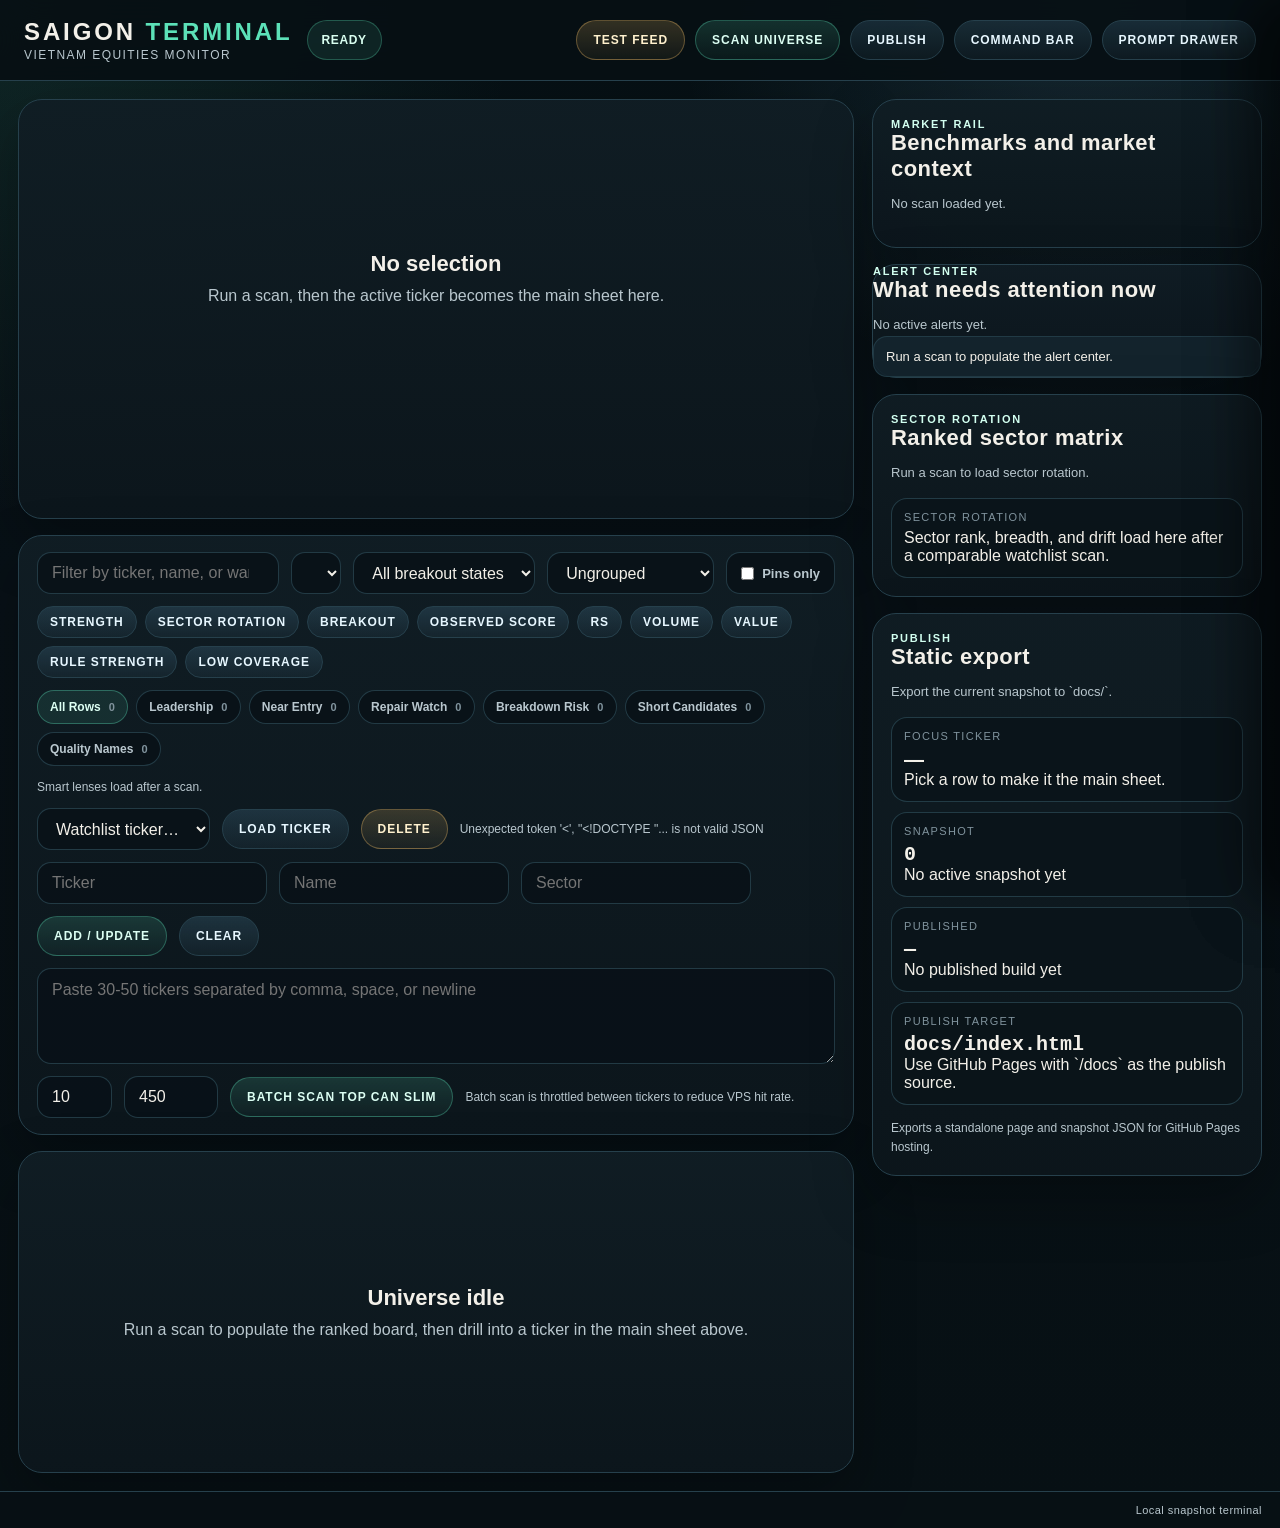
==== commit 9afeefd0: "merge: integrate stacked rotation/execution PRs with intraday semantics" ====
--- a/public/index.html
+++ b/public/index.html
@@ -414,7 +414,9 @@
 .tone-neutral{color:var(--muted)}
 .score-chip,
 .signal-chip,
-.quality-chip{
+.quality-chip,
+.breakout-chip,
+.execution-chip{
   display:inline-flex;
   align-items:center;
   min-height:28px;
@@ -433,6 +435,14 @@
 .signal-chip[data-signal="STRONG_BUY"],.signal-chip[data-signal="BUY"]{background:rgba(92,225,184,.10);color:#ddfff3}
 .signal-chip[data-signal="HOLD"]{background:rgba(127,208,255,.10);color:#e3f6ff}
 .signal-chip[data-signal="SELL"],.signal-chip[data-signal="STRONG_SELL"]{background:rgba(255,133,115,.12);color:#ffd4ce}
+.breakout-chip[data-state="triggered"]{background:rgba(92,225,184,.12);color:#ddfff3}
+.breakout-chip[data-state="near_trigger"]{background:rgba(127,208,255,.12);color:#e3f6ff}
+.breakout-chip[data-state="arming"]{background:rgba(255,200,105,.12);color:#ffecc7}
+.breakout-chip[data-state="extended"]{background:rgba(255,133,115,.12);color:#ffd4ce}
+.breakout-chip[data-state="not_ready"]{background:rgba(143,167,181,.12);color:#dbe6ec}
+.execution-chip[data-risk="tradeable"]{background:rgba(92,225,184,.12);color:#ddfff3}
+.execution-chip[data-risk="caution"]{background:rgba(255,200,105,.12);color:#ffecc7}
+.execution-chip[data-risk="trap_risk"]{background:rgba(255,133,115,.12);color:#ffd4ce}
 .warning-stack{
   display:grid;
   gap:4px;
@@ -828,6 +838,15 @@
   display:grid;
   gap:10px;
 }
+.sector-card{
+  text-align:left;
+  border:1px solid rgba(40,69,81,.8);
+  background:rgba(11,20,26,.88);
+}
+.sector-card.active{
+  border-color:rgba(92,225,184,.34);
+  box-shadow:inset 0 0 0 1px rgba(92,225,184,.12);
+}
 .utility-note{
   color:var(--muted);
   font-size:12px;
@@ -931,6 +950,14 @@
         <div class="toolbar-row">
           <input class="search" id="searchInput" type="search" placeholder="Filter by ticker, name, or warning">
           <select class="control" id="sectorFilter"></select>
+          <select class="control" id="breakoutFilter">
+            <option value="ALL">All breakout states</option>
+            <option value="triggered">Triggered</option>
+            <option value="near_trigger">Near Trigger</option>
+            <option value="arming">Arming</option>
+            <option value="extended">Extended</option>
+            <option value="not_ready">Not Ready</option>
+          </select>
           <select class="control" id="groupBy">
             <option value="none">Ungrouped</option>
             <option value="sector">Group by Sector</option>
@@ -940,6 +967,8 @@
         <div class="toolbar-row">
           <div class="sort-pills">
             <button class="btn" data-quick-sort="strengthScore">Strength</button>
+            <button class="btn" data-quick-sort="sectorRotationScore">Sector Rotation</button>
+            <button class="btn" data-quick-sort="breakoutScore">Breakout</button>
             <button class="btn" data-quick-sort="observedScore">Observed Score</button>
             <button class="btn" data-quick-sort="rs">RS</button>
             <button class="btn" data-quick-sort="volume">Volume</button>
@@ -1014,6 +1043,17 @@
       <section class="panel utility-panel">
         <div class="panel-head">
           <div>
+            <div class="eyebrow">Sector Rotation</div>
+            <div class="panel-title">Ranked sector matrix</div>
+          </div>
+          <div class="panel-copy" id="sectorMeta">Run a scan to load sector rotation.</div>
+        </div>
+        <div class="utility-grid" id="sectorPanel"></div>
+      </section>
+
+      <section class="panel utility-panel">
+        <div class="panel-head">
+          <div>
             <div class="eyebrow">Publish</div>
             <div class="panel-title">Static export</div>
           </div>
@@ -1126,6 +1166,7 @@
   sortKey: "strengthScore",
   sortDir: "desc",
   sector: "ALL",
+  breakoutFilter: "ALL",
   query: "",
   pinnedOnly: false,
   groupBy: "none",
@@ -1205,6 +1246,35 @@
 
 function qualityTone(label) {
   return label === "high" ? "high" : (label === "medium" ? "medium" : "low");
+}
+
+function breakoutLabel(stateName) {
+  return String(stateName || "not_ready")
+    .split("_")
+    .map((part) => part.charAt(0).toUpperCase() + part.slice(1))
+    .join(" ");
+}
+
+function executionLabel(label) {
+  return String(label || "trap_risk")
+    .split("_")
+    .map((part) => part.charAt(0).toUpperCase() + part.slice(1))
+    .join(" ");
+}
+
+function rankDeltaLabel(rankDelta) {
+  if (rankDelta == null) return "Drift unavailable";
+  if (rankDelta > 0) return `Up ${rankDelta}`;
+  if (rankDelta < 0) return `Down ${Math.abs(rankDelta)}`;
+  return "Flat";
+}
+
+function sectorState(sectorName) {
+  return state.snapshot?.market?.sectors?.all?.find((sector) => sector.sector === sectorName) || null;
+}
+
+function stockSectorState(stock) {
+  return sectorState(stock?.sector);
 }
 
 function factorScoreTone(detail) {
@@ -1446,6 +1516,65 @@
   ].join("");
 }
 
+function bankBasketSummary(snapshot) {
+  const banks = (snapshot?.stocks || []).filter((stock) => stock.sector === "BANK");
+  if (!banks.length) return null;
+
+  const avgChangePct = banks.reduce((sum, stock) => sum + (stock.changePct || 0), 0) / banks.length;
+  const avgRsVsVNINDEX3m = banks.reduce((sum, stock) => sum + (stock.relative?.vsVNINDEX3m || 0), 0) / banks.length;
+  const advancers = banks.filter((stock) => (stock.changePct || 0) > 0).length;
+  const decliners = banks.filter((stock) => (stock.changePct || 0) < 0).length;
+  const leader = banks.slice().sort((a, b) => (b.relative?.vsVNINDEX3m || -999) - (a.relative?.vsVNINDEX3m || -999))[0] || null;
+  const laggard = banks.slice().sort((a, b) => (a.relative?.vsVNINDEX3m || 999) - (b.relative?.vsVNINDEX3m || 999))[0] || null;
+
+  return {
+    advancers,
+    decliners,
+    avgChangePct: +avgChangePct.toFixed(2),
+    avgRsVsVNINDEX3m: +avgRsVsVNINDEX3m.toFixed(4),
+    leader,
+    laggard,
+  };
+}
+
+function renderSectorPanel(snapshot) {
+  const root = document.getElementById("sectorPanel");
+  const meta = document.getElementById("sectorMeta");
+  const sectors = snapshot?.market?.sectors?.all || [];
+
+  if (!sectors.length) {
+    root.innerHTML = `
+      <div class="stat-card">
+        <div class="stat-k">Sector Rotation</div>
+        <div>Sector rank, breadth, and drift load here after a comparable watchlist scan.</div>
+      </div>
+    `;
+    meta.textContent = "Run a scan to load sector rotation.";
+    return;
+  }
+
+  meta.textContent = `${sectors.length} sectors in current snapshot${state.sector !== "ALL" ? ` · focus ${state.sector}` : ""}`;
+  root.innerHTML = sectors.map((sector) => `
+    <button class="stat-card sector-card ${state.sector === sector.sector ? "active" : ""}" data-sector-focus="${sector.sector}">
+      <div class="stat-k">#${sector.rank} | ${sector.sector}</div>
+      <div class="stat-v mono">${sector.rotationScore}/100</div>
+      <div>${sector.advancers}/${sector.decliners} adv/dec · ${sector.avgChangePct >= 0 ? "+" : ""}${sector.avgChangePct}%</div>
+      <div class="tool-note">Observed ${sector.avgObservedScorePct ?? "n/a"}% · RS ${fPct(sector.avgRsVsVNINDEX3m, 100)}</div>
+    </button>
+  `).join("");
+
+  root.querySelectorAll("[data-sector-focus]").forEach((button) => {
+    button.addEventListener("click", () => {
+      state.sector = button.dataset.sectorFocus;
+      const select = document.getElementById("sectorFilter");
+      if (select) select.value = state.sector;
+      renderSectorPanel(state.snapshot);
+      renderBoard();
+      renderDetail();
+    });
+  });
+}
+
 function renderMarket(snapshot) {
   const market = snapshot?.market;
   const grid = document.getElementById("marketGrid");
@@ -1520,7 +1649,7 @@
   const sectorLaggard = market.sectors?.laggards?.[0];
   const sectorSummary = `
     <div class="market-card">
-      <div class="market-k">Sector Pulse</div>
+      <div class="market-k">Sector Rotation</div>
       <div class="market-v">${sectorLeader ? sectorLeader.sector : "N/A"}</div>
       <div class="market-s">Leader ${sectorLeader ? `${sectorLeader.avgChangePct}%` : "—"} · Laggard ${sectorLaggard ? `${sectorLaggard.sector} ${sectorLaggard.avgChangePct}%` : "—"}</div>
       <div class="market-mini">
@@ -1538,6 +1667,7 @@
   return stocks.filter((stock) => {
     if (presetTickers && !presetTickers.has(stock.ticker)) return false;
     if (state.sector !== "ALL" && stock.sector !== state.sector) return false;
+    if (state.breakoutFilter !== "ALL" && stock.breakout?.state !== state.breakoutFilter) return false;
     if (state.pinnedOnly && !state.pins.has(stock.ticker)) return false;
     if (!state.query) return true;
     const haystack = [
@@ -1551,11 +1681,15 @@
 }
 
 function sortValue(stock, key) {
+  const sector = stockSectorState(stock);
   switch (key) {
     case "ticker": return stock.ticker;
     case "sector": return stock.sector;
+    case "sectorRotationScore": return sector?.rotationScore;
+    case "sectorRank": return sector?.rank == null ? null : -sector.rank;
     case "last": return stock.price;
     case "strengthScore": return stock.strength?.score;
+    case "breakoutScore": return stock.breakout?.score;
     case "strengthRank": return stock.strength?.rank == null ? null : -stock.strength.rank;
     case "changePct": return stockSessionChange(stock);
     case "tradedValue":
@@ -1674,7 +1808,7 @@
 function sectorOptions(snapshot) {
   const select = document.getElementById("sectorFilter");
   const sectors = Array.from(new Set((snapshot?.stocks || []).map((stock) => stock.sector))).sort();
-  select.innerHTML = [`<option value="ALL">All sectors</option>`]
+  select.innerHTML = [`<option value="ALL">Focus: All sectors</option>`]
     .concat(sectors.map((sector) => `<option value="${sector}">${sector}</option>`))
     .join("");
   select.value = state.sector;
@@ -1985,12 +2119,13 @@
     : [["", stocks]];
 
   return groups.map(([label, rows]) => {
-    const groupHeader = label ? `<tr class="group-row"><td colspan="15">${label}</td></tr>` : "";
+    const groupHeader = label ? `<tr class="group-row"><td colspan="16">${label}</td></tr>` : "";
     const stockRows = rows.map((stock) => {
       const selected = state.selectedTicker === stock.ticker ? "active" : "";
       const sessionPct = stockSessionChange(stock);
       const changeClass = toneByChange(sessionPct);
       const pinned = state.pins.has(stock.ticker);
+      const sector = stockSectorState(stock);
       const observedPct = stock.observedCanSlimMax > 0
         ? `${stock.observedCanSlimTotal}/${stock.observedCanSlimMax} · ${stock.coveragePct}%`
         : `N/A · ${stock.coveragePct}%`;
@@ -2009,7 +2144,7 @@
               </div>
             </div>
           </td>
-          <td>${stock.sector}</td>
+          <td><div>${stock.sector}</div><div class="warning-line">${sector ? `#${sector.rank} | Rot ${sector.rotationScore}/100` : "Rotation n/a"}</div></td>
           <td class="mono">${fNum(stock.price)}</td>
           <td class="mono ${changeClass}">${fSignedPct(sessionPct)}</td>
           <td class="mono">${fK(stock.tradedValue)}</td>
@@ -2019,6 +2154,12 @@
           <td class="mono ${stock.relative?.vsVN303m >= 0 ? "tone-good" : "tone-bad"}">${fPct(stock.relative?.vsVN303m, 100)}</td>
           <td class="mono ${stock.relative?.priceVsSma20Pct >= 0 ? "tone-good" : "tone-bad"}">${fPct(stock.relative?.priceVsSma20Pct, 1)}</td>
           <td class="mono ${stock.relative?.priceVsSma50Pct >= 0 ? "tone-good" : "tone-bad"}">${fPct(stock.relative?.priceVsSma50Pct, 1)}</td>
+          <td>
+            <div class="warning-stack">
+              <span class="breakout-chip" data-state="${stock.breakout?.state || "not_ready"}">${breakoutLabel(stock.breakout?.state)}</span>
+              <span class="warning-line">${stock.breakout?.distancePct == null ? "No trigger" : `${stock.breakout.distancePct >= 0 ? "+" : ""}${stock.breakout.distancePct}% vs trigger`}</span>
+            </div>
+          </td>
           <td><span class="score-chip">${strengthText}</span><div class="warning-line">${stock.strength?.label || "n/a"}</div></td>
           <td><span class="score-chip">${observedPct}</span></td>
           <td>
@@ -2030,6 +2171,7 @@
           <td>
             <div class="warning-stack">
               <span class="quality-chip" data-tone="${qualityTone(stock.quality.label)}">${stock.quality.label} · ${stock.quality.coveragePct}%</span>
+              <span class="execution-chip" data-risk="${stock.executionRisk?.liquidityLabel || "trap_risk"}">Exec ${executionLabel(stock.executionRisk?.liquidityLabel)}</span>
               <span class="warning-line">${warningSummary(stock)}</span>
             </div>
           </td>
@@ -2078,6 +2220,7 @@
           <th><button data-sort="vsVN303m">RS vs VN30</button></th>
           <th><button data-sort="priceVsSma20Pct">Vs SMA20</button></th>
           <th><button data-sort="priceVsSma50Pct">Vs SMA50</button></th>
+          <th><button data-sort="breakoutScore">Breakout</button></th>
           <th><button data-sort="strengthScore">Strength</button></th>
           <th><button data-sort="observedScore">Observed CAN SLIM</button></th>
           <th><button data-sort="ruleStrength">Rule Read</button></th>
@@ -2215,6 +2358,8 @@
   const actionSteps = renderActionItems(wyckoff.action?.steps, "No action steps recorded.");
   const avoidSteps = renderActionItems(wyckoff.action?.shouldAvoid, "No avoid list recorded.");
   const testItems = renderWyckoffTests(wyckoff);
+  const bankBasket = stock.sector === "BANK" ? bankBasketSummary(state.snapshot) : null;
+  const sectorRankState = stockSectorState(stock);
 
   root.innerHTML = `
     <div class="sheet-nav-wrap">
@@ -2230,6 +2375,29 @@
         </div>
         <span class="signal-chip" data-signal="${stock.signal}">${signalLabel(stock.signal)}</span>
       </div>
+      ${bankBasket ? `
+      <div class="detail-grid">
+        <div class="stat-card">
+          <div class="stat-k">BANK Basket</div>
+          <div class="stat-v mono">${bankBasket.advancers} / ${bankBasket.decliners}</div>
+          <div>Advancers / decliners in current bank basket</div>
+        </div>
+        <div class="stat-card">
+          <div class="stat-k">BANK Avg Change</div>
+          <div class="stat-v mono">${bankBasket.avgChangePct >= 0 ? "+" : ""}${bankBasket.avgChangePct}%</div>
+          <div>Average change across bank names</div>
+        </div>
+        <div class="stat-card">
+          <div class="stat-k">BANK Avg RS</div>
+          <div class="stat-v mono">${fPct(bankBasket.avgRsVsVNINDEX3m, 100)}</div>
+          <div>Average RS vs VNINDEX</div>
+        </div>
+        <div class="stat-card">
+          <div class="stat-k">Leader / Laggard</div>
+          <div>${bankBasket.leader?.ticker || "n/a"} / ${bankBasket.laggard?.ticker || "n/a"}</div>
+          <div>${bankBasket.leader ? `${fPct(bankBasket.leader.relative?.vsVNINDEX3m, 100)} vs ${fPct(bankBasket.laggard?.relative?.vsVNINDEX3m, 100)}` : "Current bank basket leadership"}</div>
+        </div>
+      </div>` : ""}
       <div class="detail-hero">
         <div class="hero-slab">
           <div class="eyebrow">Main Sheet</div>
@@ -2240,7 +2408,9 @@
             <span class="mini-chip">${stock.strength?.label || "n/a"}${stock.strength?.rank ? ` · #${stock.strength.rank}` : ""}</span>
             <span class="score-chip">Observed ${stock.observedCanSlimTotal}/${stock.observedCanSlimMax || 0}</span>
             <span class="quality-chip" data-tone="${qualityTone(stock.quality.label)}">${stock.quality.label} · ${stock.coveragePct}%</span>
+            <span class="breakout-chip" data-state="${stock.breakout?.state || "not_ready"}">${breakoutLabel(stock.breakout?.state)}</span>
             <span class="mini-chip">RS vs VNINDEX ${fPct(stock.relative.vsVNINDEX3m, 100)}</span>
+            <span class="mini-chip">${sectorRankState ? `Sector #${sectorRankState.rank} | ${rankDeltaLabel(sectorRankState.rankDelta)}` : "Sector drift unavailable"}</span>
             <span class="mini-chip">RSI ${stock.rsi14 ?? "—"}</span>
             <span class="mini-chip">${wyckoff.stage || stock.wyckoffStage || stock.wyckoffPhase || "Wyckoff n/a"}</span>
             <span class="mini-chip">Wyckoff ${wyckoff.confidence || "—"}/100</span>
@@ -2268,6 +2438,25 @@
             <div>${primaryPlan ? `T1 ${fNum(primaryPlan.target1)} · T2 ${fNum(primaryPlan.target2)}` : invalidationText}</div>
           </div>
           <div class="stat-card">
+            <div class="stat-k">Breakout Readiness</div>
+            <div class="stat-v">${breakoutLabel(stock.breakout?.state)}</div>
+            <div>${stock.breakout?.distancePct == null ? stock.breakout?.reason || "No trigger available." : `${stock.breakout.distancePct >= 0 ? "+" : ""}${stock.breakout.distancePct}% vs ${fNum(stock.breakout.triggerPrice)} · ${stock.breakout.reason}`}</div>
+          </div>
+          <div class="stat-card">
+            <div class="stat-k">Sector Rotation</div>
+            <div class="stat-v">${sectorRankState ? `#${sectorRankState.rank}` : "n/a"}</div>
+            <div>${sectorRankState
+              ? `${sectorRankState.rotationScore}/100 | ${sectorRankState.prevRank == null ? "Drift unavailable" : `Prev #${sectorRankState.prevRank} | ${rankDeltaLabel(sectorRankState.rankDelta)}`}`
+              : "No sector rotation read available."}</div>
+          </div>
+          <div class="stat-card">
+            <div class="stat-k">Execution Risk</div>
+            <div class="stat-v">${executionLabel(stock.executionRisk?.liquidityLabel)}</div>
+            <div>${stock.executionRisk?.status === "ready"
+              ? `Pilot ${fNum(stock.executionRisk.pilotShares)} · Full ${fNum(stock.executionRisk.fullShares)} · Stop ${stock.executionRisk.stopDistancePct}%`
+              : stock.executionRisk?.reason || "No safe sizing available."}</div>
+          </div>
+          <div class="stat-card">
             <div class="stat-k">Delta</div>
             <div>${stock.delta}</div>
           </div>
@@ -2338,6 +2527,20 @@
     </div>
 
     <div class="section">
+      <h3>Execution Risk</h3>
+      <div class="kv-grid">
+        <div class="kv"><div class="k">Status</div><div class="v">${stock.executionRisk?.status || "unavailable"}</div></div>
+        <div class="kv"><div class="k">Liquidity</div><div class="v">${executionLabel(stock.executionRisk?.liquidityLabel)}</div></div>
+        <div class="kv"><div class="k">Traded / Avg Value20</div><div class="v mono">${fK(stock.executionRisk?.tradedValue)} / ${fK(stock.executionRisk?.avgValue20)}</div></div>
+        <div class="kv"><div class="k">Stop Distance</div><div class="v mono">${stock.executionRisk?.stopDistancePct == null ? "N/A" : `${stock.executionRisk.stopDistancePct}% · ${stock.executionRisk.stopDistanceAtr ?? "N/A"} ATR`}</div></div>
+        <div class="kv"><div class="k">Risk / Reward</div><div class="v mono">${stock.executionRisk?.riskReward1 == null ? "N/A" : `${stock.executionRisk.riskReward1}R / ${stock.executionRisk.riskReward2 ?? "N/A"}R`}</div></div>
+        <div class="kv"><div class="k">Pilot / Full Size</div><div class="v mono">${fNum(stock.executionRisk?.pilotShares)} / ${fNum(stock.executionRisk?.fullShares)} shares</div></div>
+        <div class="kv"><div class="k">Pilot / Full Notional</div><div class="v mono">${fK(stock.executionRisk?.pilotNotional)} / ${fK(stock.executionRisk?.fullNotional)}</div></div>
+        <div class="kv"><div class="k">Read</div><div class="v">${stock.executionRisk?.reason || "No execution read available."}</div></div>
+      </div>
+    </div>
+
+    <div class="section">
       <h3>Rule Drivers</h3>
       <div class="driver-list">${positives}</div>
       <div style="height:10px"></div>
@@ -2402,6 +2605,7 @@
   renderMarket(state.snapshot);
   renderAlerts(state.snapshot);
   renderUtility();
+  renderSectorPanel(state.snapshot);
   sectorOptions(state.snapshot);
   renderPresetPills(state.snapshot);
   renderWatchlistManager();
@@ -2529,19 +2733,29 @@
 document.getElementById("searchInput").addEventListener("input", (event) => {
   state.query = event.target.value || "";
   renderBoard();
+  renderDetail();
 });
 document.getElementById("watchlistSelect").addEventListener("change", syncWatchFormFromSelection);
 document.getElementById("sectorFilter").addEventListener("change", (event) => {
   state.sector = event.target.value;
+  renderSectorPanel(state.snapshot);
   renderBoard();
+  renderDetail();
+});
+document.getElementById("breakoutFilter").addEventListener("change", (event) => {
+  state.breakoutFilter = event.target.value;
+  renderBoard();
+  renderDetail();
 });
 document.getElementById("groupBy").addEventListener("change", (event) => {
   state.groupBy = event.target.value;
   renderBoard();
+  renderDetail();
 });
 document.getElementById("pinnedOnly").addEventListener("change", (event) => {
   state.pinnedOnly = event.target.checked;
   renderBoard();
+  renderDetail();
 });
 document.querySelectorAll("[data-quick-sort]").forEach((button) => {
   button.addEventListener("click", () => {
@@ -2549,6 +2763,7 @@
     state.sortKey = key;
     state.sortDir = key === "coverage" ? "asc" : "desc";
     renderBoard();
+    renderDetail();
   });
 });
 document.addEventListener("keydown", (event) => {
@@ -2576,6 +2791,8 @@
 renderMarket(null);
 renderAlerts(null);
 renderUtility();
+renderPresetPills(null);
+renderSectorPanel(null);
 renderPresetPills(null);
 renderWatchlistManager();
 loadWatchlist().catch((error) => {
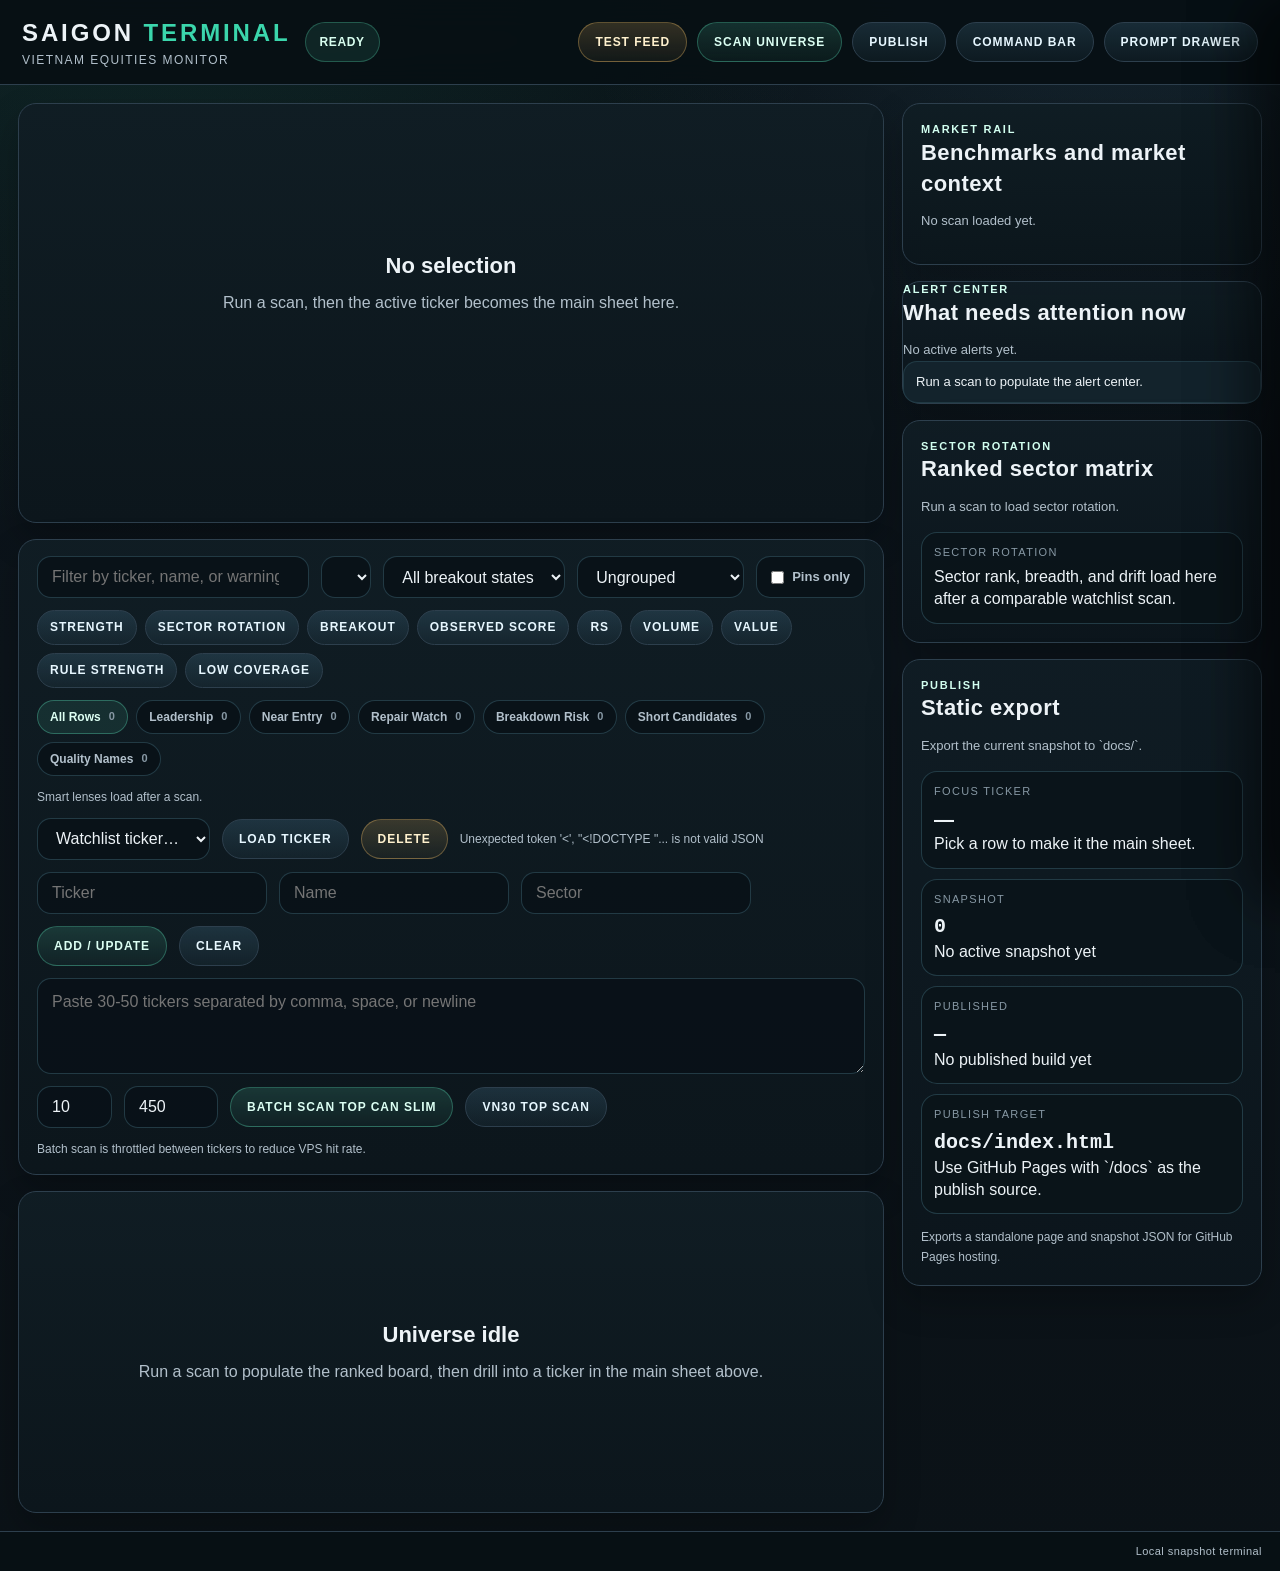
==== commit 6140b279: "feat: add VN30 index component fetching and scanning functionality - Implemented `normalizeTicker` f" ====
--- a/public/index.html
+++ b/public/index.html
@@ -6,32 +6,33 @@
 <title>Saigon Terminal</title>
 <style>
 :root{
-  --bg:#071014;
-  --bg-2:#0d171d;
-  --panel:#101d24;
-  --panel-2:#14252f;
-  --panel-3:#182d38;
-  --line:#26404c;
-  --text:#f3f0e9;
-  --muted:#b9c7ce;
-  --subtle:#80939d;
-  --accent:#5ce1b8;
-  --accent-2:#7fd0ff;
-  --good:#57df94;
-  --bad:#ff8573;
-  --warn:#ffc869;
-  --neutral:#8fa7b5;
-  --shadow:0 24px 60px rgba(0,0,0,.28);
+  --bg:#0b1217;
+  --bg-2:#121b23;
+  --panel:#131d26;
+  --panel-2:#17232d;
+  --panel-3:#1d2b37;
+  --line:#2d3f4d;
+  --text:#edf3f7;
+  --muted:#b2c0cb;
+  --subtle:#8798a4;
+  --accent:#3bd6ac;
+  --accent-2:#6ebdf0;
+  --good:#4fd48b;
+  --bad:#ff7c6d;
+  --warn:#ffc266;
+  --neutral:#90a4b2;
+  --shadow:0 16px 36px rgba(0,0,0,.24);
 }
 *{box-sizing:border-box;margin:0;padding:0}
 html,body{min-height:100%}
 body{
-  font-family:"IBM Plex Sans","Avenir Next","Segoe UI",sans-serif;
+  font-family:"Manrope","IBM Plex Sans","Avenir Next","Segoe UI",sans-serif;
   color:var(--text);
   background:
-    radial-gradient(circle at top left, rgba(92,225,184,.11), transparent 26%),
-    radial-gradient(circle at 85% 0%, rgba(127,208,255,.12), transparent 22%),
-    linear-gradient(180deg, #061014 0%, #081117 38%, #071014 100%);
+    radial-gradient(circle at 12% -10%, rgba(59,214,172,.12), transparent 34%),
+    radial-gradient(circle at 88% -6%, rgba(110,189,240,.12), transparent 28%),
+    linear-gradient(180deg, #0a1217 0%, #0c141b 42%, #0b1217 100%);
+  line-height:1.4;
 }
 button,input,select{font:inherit}
 button{cursor:pointer}
@@ -48,7 +49,7 @@
   justify-content:space-between;
   align-items:center;
   gap:16px;
-  padding:18px 24px;
+  padding:16px 22px;
   border-bottom:1px solid var(--line);
   background:rgba(7,16,20,.92);
   backdrop-filter:blur(18px);
@@ -127,7 +128,7 @@
 }
 .workspace{
   display:grid;
-  grid-template-columns:minmax(0,1fr) 390px;
+  grid-template-columns:minmax(0,1fr) 360px;
   gap:18px;
   padding:18px;
   align-items:start;
@@ -146,7 +147,7 @@
 }
 .panel{
   border:1px solid var(--line);
-  border-radius:24px;
+  border-radius:18px;
   background:linear-gradient(180deg, rgba(16,29,36,.96), rgba(12,22,28,.96));
   box-shadow:var(--shadow);
 }
@@ -330,14 +331,14 @@
 table{
   width:100%;
   border-collapse:collapse;
-  min-width:1260px;
+  min-width:920px;
 }
 thead th{
   position:sticky;
   top:0;
   z-index:5;
   background:rgba(12,22,28,.98);
-  padding:14px 12px;
+  padding:12px 10px;
   border-bottom:1px solid var(--line);
   color:#d9e8ee;
   font-size:11px;
@@ -363,7 +364,7 @@
 tbody tr:hover{background:rgba(127,208,255,.05)}
 tbody tr.active{background:rgba(92,225,184,.08)}
 td{
-  padding:14px 12px;
+  padding:12px 10px;
   font-size:13px;
   color:var(--text);
   vertical-align:middle;
@@ -448,7 +449,7 @@
   gap:4px;
 }
 .warning-line{
-  font-size:12px;
+  font-size:11px;
   color:var(--muted);
   line-height:1.45;
 }
@@ -997,12 +998,13 @@
         <div class="toolbar-row">
           <textarea class="control batch-box" id="batchTickerInput" placeholder="Paste 30-50 tickers separated by comma, space, or newline"></textarea>
         </div>
-        <div class="toolbar-row">
-          <input class="control" id="batchTopN" type="number" min="1" max="20" value="10" placeholder="Top N">
-          <input class="control" id="batchDelayMs" type="number" min="250" max="3000" value="450" placeholder="Delay ms">
-          <button class="btn btn-primary" id="btnBatchScan">Batch Scan Top CAN SLIM</button>
-          <div class="tool-note" id="batchMeta">Batch scan is throttled between tickers to reduce VPS hit rate.</div>
-        </div>
+      <div class="toolbar-row">
+        <input class="control" id="batchTopN" type="number" min="1" max="20" value="10" placeholder="Top N">
+        <input class="control" id="batchDelayMs" type="number" min="250" max="3000" value="450" placeholder="Delay ms">
+        <button class="btn btn-primary" id="btnBatchScan">Batch Scan Top CAN SLIM</button>
+        <button class="btn" id="btnVN30Scan">VN30 Top Scan</button>
+        <div class="tool-note" id="batchMeta">Batch scan is throttled between tickers to reduce VPS hit rate.</div>
+      </div>
       </section>
 
       <section class="panel board-panel">
@@ -1107,7 +1109,7 @@
   </div>
   <div class="drawer-body">
     <div class="command-stack">
-      <input class="search command-input" id="commandInput" type="text" placeholder='Try: help, preset leaders, batch FPT CTG MWG, add DGC "Duc Giang" CHEM'>
+      <input class="search command-input" id="commandInput" type="text" placeholder='Try: help, vn30, preset leaders, batch FPT CTG MWG, add DGC "Duc Giang" CHEM'>
       <div class="command-shortcuts">
         <span class="kbd">Cmd/Ctrl + K</span>
         <span class="kbd">/</span>
@@ -1435,7 +1437,7 @@
     ].join("\n");
   }).join("\n\n");
 
-  return `I have ${snapshot.count} Vietnam stocks monitored by my local Saigon Terminal snapshot (${snapshot.generated})${snapshot.scanMode === "batch_top_strength" ? `, filtered from ${snapshot.requestedCount || snapshot.universeCount} requested batch tickers${snapshot.errorCount ? ` with ${snapshot.scannedCount} successful scans and ${snapshot.errorCount} failures` : ""}` : ""}.
+  return `I have ${snapshot.count} Vietnam stocks monitored by my local Saigon Terminal snapshot (${snapshot.generated})${snapshot.scanMode === "batch_top_strength" ? `, filtered from ${snapshot.requestedCount || snapshot.universeCount} requested batch tickers${snapshot.errorCount ? ` with ${snapshot.scannedCount} successful scans and ${snapshot.errorCount} failures` : ""}` : snapshot.scanMode === "vn30_top_strength" ? `, filtered from VN30 universe (${snapshot.requestedCount || snapshot.universeCount} tickers)${snapshot.errorCount ? ` with ${snapshot.scannedCount} successful scans and ${snapshot.errorCount} failures` : ""}` : ""}.
 
 Rules:
 - VPS is the live market source.
@@ -1493,6 +1495,8 @@
         <div>${state.snapshot
           ? (state.snapshot.scanMode === "batch_top_strength"
             ? `top ${state.snapshot.count} of ${state.snapshot.requestedCount || state.snapshot.universeCount} requested tickers${state.snapshot.errorCount ? ` · ${state.snapshot.scannedCount} succeeded` : ""}`
+            : state.snapshot.scanMode === "vn30_top_strength"
+              ? `VN30 top ${state.snapshot.count} of ${state.snapshot.requestedCount || state.snapshot.universeCount}${state.snapshot.errorCount ? ` · ${state.snapshot.scannedCount} succeeded` : ""}`
             : "rows in current watchlist snapshot")
           : "No active snapshot yet"}</div>
       </div>
@@ -1960,6 +1964,35 @@
   }
 }
 
+async function scanVN30Top() {
+  const button = document.getElementById("btnVN30Scan");
+  const topN = Number(document.getElementById("batchTopN").value) || 10;
+  const delayMs = Number(document.getElementById("batchDelayMs").value) || 450;
+
+  button.disabled = true;
+  setStatus("Loading VN30 universe from VPS and scanning with throttle", "warn");
+  try {
+    const response = await fetch("/api/scan/vn30", {
+      method: "POST",
+      headers: { "Content-Type": "application/json" },
+      body: JSON.stringify({ topN, delayMs }),
+    });
+    const data = await response.json();
+    if (!response.ok || data.error) throw new Error(data.error || "VN30 scan failed");
+
+    state.snapshot = data.snapshot;
+    state.selectedTicker = data.snapshot.stocks[0]?.ticker || null;
+    document.getElementById("batchTickerInput").value = (data.universeTickers || []).join(" ");
+    document.getElementById("batchMeta").textContent = `VN30 ${data.universeCount} tickers · ${data.snapshot.scannedCount} succeeded · ${data.delayMs}ms spacing · showing top ${data.snapshot.count}${data.errors?.length ? ` · ${data.errors.length} errors` : ""}`;
+    renderAll();
+    setStatus(`VN30 ${data.universeCount} → top ${data.snapshot.count}${data.errors?.length ? ` · ${data.errors.length} errors` : ""}`, data.errors?.length ? "warn" : "ok");
+  } catch (error) {
+    setStatus(error.message, "danger");
+  } finally {
+    button.disabled = false;
+  }
+}
+
 function toggleCommandPalette(open) {
   state.paletteOpen = open;
   const drawer = document.getElementById("commandDrawer");
@@ -1995,6 +2028,13 @@
       document.getElementById("batchDelayMs").value = action.delayMs;
       toggleCommandPalette(false);
       await batchScanTopStrength();
+      return;
+
+    case "vn30.scan":
+      document.getElementById("batchTopN").value = action.topN;
+      document.getElementById("batchDelayMs").value = action.delayMs;
+      toggleCommandPalette(false);
+      await scanVN30Top();
       return;
 
     case "open.ticker": {
@@ -2119,16 +2159,13 @@
     : [["", stocks]];
 
   return groups.map(([label, rows]) => {
-    const groupHeader = label ? `<tr class="group-row"><td colspan="16">${label}</td></tr>` : "";
+    const groupHeader = label ? `<tr class="group-row"><td colspan="9">${label}</td></tr>` : "";
     const stockRows = rows.map((stock) => {
       const selected = state.selectedTicker === stock.ticker ? "active" : "";
       const sessionPct = stockSessionChange(stock);
       const changeClass = toneByChange(sessionPct);
       const pinned = state.pins.has(stock.ticker);
       const sector = stockSectorState(stock);
-      const observedPct = stock.observedCanSlimMax > 0
-        ? `${stock.observedCanSlimTotal}/${stock.observedCanSlimMax} · ${stock.coveragePct}%`
-        : `N/A · ${stock.coveragePct}%`;
       const strengthText = stock.strength?.score == null
         ? "N/A"
         : `${stock.strength.score}/100 · #${stock.strength?.rank || "—"}`;
@@ -2147,21 +2184,14 @@
           <td><div>${stock.sector}</div><div class="warning-line">${sector ? `#${sector.rank} | Rot ${sector.rotationScore}/100` : "Rotation n/a"}</div></td>
           <td class="mono">${fNum(stock.price)}</td>
           <td class="mono ${changeClass}">${fSignedPct(sessionPct)}</td>
-          <td class="mono">${fK(stock.tradedValue)}</td>
-          <td class="mono">${stock.volRatio}x</td>
-          <td class="mono">${stock.rsi14 ?? "—"}</td>
           <td class="mono ${stock.relative?.vsVNINDEX3m >= 0 ? "tone-good" : "tone-bad"}">${fPct(stock.relative?.vsVNINDEX3m, 100)}</td>
-          <td class="mono ${stock.relative?.vsVN303m >= 0 ? "tone-good" : "tone-bad"}">${fPct(stock.relative?.vsVN303m, 100)}</td>
-          <td class="mono ${stock.relative?.priceVsSma20Pct >= 0 ? "tone-good" : "tone-bad"}">${fPct(stock.relative?.priceVsSma20Pct, 1)}</td>
-          <td class="mono ${stock.relative?.priceVsSma50Pct >= 0 ? "tone-good" : "tone-bad"}">${fPct(stock.relative?.priceVsSma50Pct, 1)}</td>
           <td>
             <div class="warning-stack">
               <span class="breakout-chip" data-state="${stock.breakout?.state || "not_ready"}">${breakoutLabel(stock.breakout?.state)}</span>
               <span class="warning-line">${stock.breakout?.distancePct == null ? "No trigger" : `${stock.breakout.distancePct >= 0 ? "+" : ""}${stock.breakout.distancePct}% vs trigger`}</span>
             </div>
           </td>
-          <td><span class="score-chip">${strengthText}</span><div class="warning-line">${stock.strength?.label || "n/a"}</div></td>
-          <td><span class="score-chip">${observedPct}</span></td>
+          <td><span class="score-chip">${strengthText}</span><div class="warning-line">${stock.strength?.label || "n/a"} · Obs ${stock.observedCanSlimTotal}/${stock.observedCanSlimMax || 0}</div></td>
           <td>
             <div class="warning-stack">
               <span class="signal-chip" data-signal="${stock.signal}">${signalLabel(stock.signal)}</span>
@@ -2213,16 +2243,9 @@
           <th><button data-sort="sector">Sector</button></th>
           <th><button data-sort="last">Last</button></th>
           <th><button data-sort="changePct">Session%</button></th>
-          <th><button data-sort="tradedValue">Value</button></th>
-          <th><button data-sort="volRatio">Vol x Avg</button></th>
-          <th><button data-sort="rsi14">RSI14</button></th>
           <th><button data-sort="vsVNINDEX3m">RS vs VNINDEX</button></th>
-          <th><button data-sort="vsVN303m">RS vs VN30</button></th>
-          <th><button data-sort="priceVsSma20Pct">Vs SMA20</button></th>
-          <th><button data-sort="priceVsSma50Pct">Vs SMA50</button></th>
           <th><button data-sort="breakoutScore">Breakout</button></th>
           <th><button data-sort="strengthScore">Strength</button></th>
-          <th><button data-sort="observedScore">Observed CAN SLIM</button></th>
           <th><button data-sort="ruleStrength">Rule Read</button></th>
           <th><button data-sort="coverage">Quality</button></th>
         </tr>
@@ -2615,7 +2638,7 @@
   const footer = document.getElementById("footerMeta");
   const activePreset = normalizePresetId(state.presetId);
   footer.textContent = state.snapshot
-    ? `Snapshot ${new Date(state.snapshot.generated).toLocaleString("vi-VN")} · ${state.snapshot.count} tickers${state.snapshot.scanMode === "batch_top_strength" ? ` · top ${state.snapshot.count} of ${state.snapshot.requestedCount || state.snapshot.universeCount}${state.snapshot.errorCount ? ` · ${state.snapshot.errorCount} errors` : ""}` : ""}${activePreset !== "all" ? ` · preset ${activePreset}` : ""}`
+    ? `Snapshot ${new Date(state.snapshot.generated).toLocaleString("vi-VN")} · ${state.snapshot.count} tickers${state.snapshot.scanMode === "batch_top_strength" ? ` · top ${state.snapshot.count} of ${state.snapshot.requestedCount || state.snapshot.universeCount}${state.snapshot.errorCount ? ` · ${state.snapshot.errorCount} errors` : ""}` : state.snapshot.scanMode === "vn30_top_strength" ? ` · VN30 top ${state.snapshot.count} of ${state.snapshot.requestedCount || state.snapshot.universeCount}${state.snapshot.errorCount ? ` · ${state.snapshot.errorCount} errors` : ""}` : ""}${activePreset !== "all" ? ` · preset ${activePreset}` : ""}`
     : "Local snapshot terminal";
 }
 
@@ -2730,6 +2753,7 @@
 document.getElementById("btnWatchDelete").addEventListener("click", deleteWatchTicker);
 document.getElementById("btnWatchClear").addEventListener("click", clearWatchForm);
 document.getElementById("btnBatchScan").addEventListener("click", batchScanTopStrength);
+document.getElementById("btnVN30Scan").addEventListener("click", scanVN30Top);
 document.getElementById("searchInput").addEventListener("input", (event) => {
   state.query = event.target.value || "";
   renderBoard();
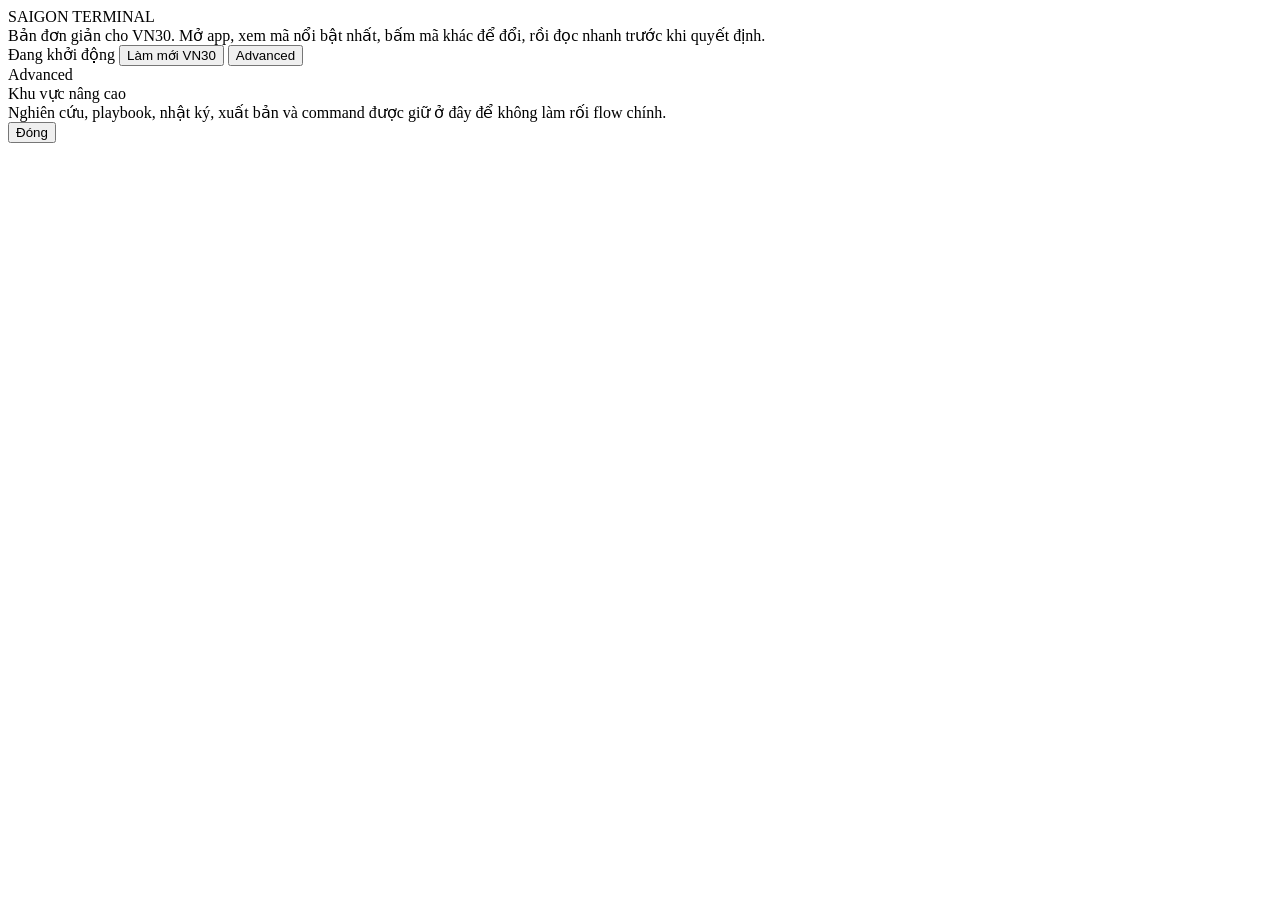
==== commit b1b4269f: "feat: implement task and workspace services with SSE support - Added task-service.js to manage task " ====
--- a/public/index.html
+++ b/public/index.html
@@ -1,2828 +1,53 @@
 <!DOCTYPE html>
 <html lang="vi">
 <head>
-<meta charset="UTF-8">
-<meta name="viewport" content="width=device-width,initial-scale=1">
-<title>Saigon Terminal</title>
-<style>
-:root{
-  --bg:#0b1217;
-  --bg-2:#121b23;
-  --panel:#131d26;
-  --panel-2:#17232d;
-  --panel-3:#1d2b37;
-  --line:#2d3f4d;
-  --text:#edf3f7;
-  --muted:#b2c0cb;
-  --subtle:#8798a4;
-  --accent:#3bd6ac;
-  --accent-2:#6ebdf0;
-  --good:#4fd48b;
-  --bad:#ff7c6d;
-  --warn:#ffc266;
-  --neutral:#90a4b2;
-  --shadow:0 16px 36px rgba(0,0,0,.24);
-}
-*{box-sizing:border-box;margin:0;padding:0}
-html,body{min-height:100%}
-body{
-  font-family:"Manrope","IBM Plex Sans","Avenir Next","Segoe UI",sans-serif;
-  color:var(--text);
-  background:
-    radial-gradient(circle at 12% -10%, rgba(59,214,172,.12), transparent 34%),
-    radial-gradient(circle at 88% -6%, rgba(110,189,240,.12), transparent 28%),
-    linear-gradient(180deg, #0a1217 0%, #0c141b 42%, #0b1217 100%);
-  line-height:1.4;
-}
-button,input,select{font:inherit}
-button{cursor:pointer}
-.app{
-  min-height:100vh;
-  display:grid;
-  grid-template-rows:auto 1fr auto;
-}
-.topbar{
-  position:sticky;
-  top:0;
-  z-index:20;
-  display:flex;
-  justify-content:space-between;
-  align-items:center;
-  gap:16px;
-  padding:16px 22px;
-  border-bottom:1px solid var(--line);
-  background:rgba(7,16,20,.92);
-  backdrop-filter:blur(18px);
-}
-.brand{
-  display:flex;
-  align-items:center;
-  gap:14px;
-  flex-wrap:wrap;
-}
-.brand-mark{
-  display:grid;
-  gap:2px;
-}
-.brand-title{
-  font-size:24px;
-  font-weight:800;
-  letter-spacing:.12em;
-  text-transform:uppercase;
-}
-.brand-title span:first-child{color:var(--text)}
-.brand-title span:last-child{color:var(--accent)}
-.brand-sub{
-  font-size:12px;
-  color:var(--muted);
-  letter-spacing:.12em;
-  text-transform:uppercase;
-}
-.status-line{
-  display:flex;
-  align-items:center;
-  gap:10px;
-  flex-wrap:wrap;
-}
-.pill,
-.btn{
-  min-height:40px;
-  border-radius:999px;
-  border:1px solid var(--line);
-}
-.pill{
-  display:inline-flex;
-  align-items:center;
-  padding:0 14px;
-  background:rgba(20,37,47,.92);
-  color:var(--muted);
-  font-size:12px;
-  font-weight:700;
-  letter-spacing:.05em;
-  text-transform:uppercase;
-}
-.pill[data-tone="ok"]{border-color:rgba(92,225,184,.28);color:#d9fff0;background:rgba(92,225,184,.10)}
-.pill[data-tone="warn"]{border-color:rgba(255,200,105,.28);color:#ffeabf;background:rgba(255,200,105,.10)}
-.pill[data-tone="danger"]{border-color:rgba(255,133,115,.3);color:#ffd5cf;background:rgba(255,133,115,.12)}
-.btn{
-  padding:0 16px;
-  background:linear-gradient(180deg, rgba(127,208,255,.14), rgba(127,208,255,.05));
-  color:#e7f7ff;
-  font-size:12px;
-  font-weight:800;
-  letter-spacing:.08em;
-  text-transform:uppercase;
-  transition:transform .16s ease,border-color .16s ease,background .16s ease;
-}
-.btn:hover{transform:translateY(-1px);border-color:rgba(127,208,255,.48)}
-.btn:disabled{opacity:.45;cursor:default;transform:none}
-.btn-primary{
-  border-color:rgba(92,225,184,.32);
-  background:linear-gradient(180deg, rgba(92,225,184,.16), rgba(92,225,184,.05));
-  color:#dcfff3;
-}
-.btn-warn{
-  border-color:rgba(255,200,105,.32);
-  background:linear-gradient(180deg, rgba(255,200,105,.18), rgba(255,200,105,.05));
-  color:#fff1ce;
-}
-.workspace{
-  display:grid;
-  grid-template-columns:minmax(0,1fr) 360px;
-  gap:18px;
-  padding:18px;
-  align-items:start;
-}
-.main-stack{
-  display:grid;
-  gap:16px;
-  min-width:0;
-}
-.side-rail{
-  display:grid;
-  gap:16px;
-  align-content:start;
-  position:sticky;
-  top:86px;
-}
-.panel{
-  border:1px solid var(--line);
-  border-radius:18px;
-  background:linear-gradient(180deg, rgba(16,29,36,.96), rgba(12,22,28,.96));
-  box-shadow:var(--shadow);
-}
-.focus-panel{
-  overflow:hidden;
-  min-height:420px;
-}
-.market-panel{
-  padding:18px;
-  display:grid;
-  gap:14px;
-}
-.panel-head{
-  display:flex;
-  justify-content:space-between;
-  align-items:flex-start;
-  gap:12px;
-  flex-wrap:wrap;
-}
-.eyebrow{
-  font-size:11px;
-  font-weight:800;
-  letter-spacing:.16em;
-  text-transform:uppercase;
-  color:#d2fff0;
-}
-.panel-title{
-  font-size:22px;
-  font-weight:800;
-  letter-spacing:.02em;
-}
-.panel-copy{
-  color:var(--muted);
-  font-size:13px;
-  line-height:1.6;
-}
-.market-grid{
-  display:grid;
-  grid-template-columns:1fr;
-  gap:12px;
-}
-.market-card{
-  padding:14px;
-  border:1px solid rgba(40,69,81,.7);
-  border-radius:18px;
-  background:linear-gradient(180deg, rgba(21,37,47,.96), rgba(13,24,31,.96));
-  min-height:110px;
-}
-.market-k{
-  font-size:11px;
-  color:var(--subtle);
-  text-transform:uppercase;
-  letter-spacing:.12em;
-  margin-bottom:8px;
-}
-.market-v{
-  font-size:24px;
-  font-weight:800;
-  line-height:1.05;
-  font-variant-numeric:tabular-nums;
-}
-.market-s{
-  margin-top:8px;
-  color:var(--muted);
-  font-size:13px;
-  line-height:1.5;
-}
-.market-mini{
-  display:flex;
-  gap:10px;
-  flex-wrap:wrap;
-  margin-top:10px;
-}
-.mini-chip{
-  display:inline-flex;
-  align-items:center;
-  gap:6px;
-  padding:6px 10px;
-  border-radius:999px;
-  background:rgba(127,208,255,.08);
-  border:1px solid rgba(127,208,255,.18);
-  color:#e3f6ff;
-  font-size:11px;
-  font-weight:700;
-  letter-spacing:.05em;
-}
-.toolbar{
-  padding:16px 18px;
-  display:grid;
-  gap:12px;
-}
-.toolbar-row{
-  display:flex;
-  gap:12px;
-  flex-wrap:wrap;
-  align-items:center;
-}
-.control,
-.search{
-  min-height:42px;
-  border-radius:14px;
-  border:1px solid rgba(40,69,81,.8);
-  background:rgba(9,18,24,.92);
-  color:var(--text);
-  padding:0 14px;
-}
-.search{
-  flex:1 1 240px;
-}
-textarea.control{
-  min-height:96px;
-  padding:12px 14px;
-  resize:vertical;
-}
-.batch-box{
-  width:100%;
-  font:inherit;
-}
-.tool-note{
-  color:var(--muted);
-  font-size:12px;
-  line-height:1.5;
-}
-.toggle{
-  display:inline-flex;
-  align-items:center;
-  gap:8px;
-  padding:0 14px;
-  min-height:42px;
-  border-radius:14px;
-  border:1px solid rgba(40,69,81,.8);
-  background:rgba(9,18,24,.92);
-  color:var(--muted);
-  font-size:13px;
-  font-weight:700;
-}
-.sort-pills{
-  display:flex;
-  gap:8px;
-  flex-wrap:wrap;
-}
-.preset-pills{
-  display:flex;
-  gap:8px;
-  flex-wrap:wrap;
-}
-.sort-pills button{
-  padding:8px 12px;
-  min-height:auto;
-  border-radius:999px;
-}
-.preset-pill{
-  display:inline-flex;
-  align-items:center;
-  gap:8px;
-  min-height:34px;
-  padding:0 12px;
-  border-radius:999px;
-  border:1px solid rgba(40,69,81,.8);
-  background:rgba(9,18,24,.92);
-  color:var(--muted);
-  font-size:12px;
-  font-weight:700;
-}
-.preset-pill.active{
-  border-color:rgba(92,225,184,.34);
-  background:rgba(92,225,184,.10);
-  color:#ddfff3;
-}
-.preset-pill-count{
-  color:var(--subtle);
-  font-size:11px;
-  letter-spacing:.04em;
-}
-.board-panel{
-  overflow:hidden;
-}
-.board-wrap{
-  overflow:auto;
-}
-table{
-  width:100%;
-  border-collapse:collapse;
-  min-width:920px;
-}
-thead th{
-  position:sticky;
-  top:0;
-  z-index:5;
-  background:rgba(12,22,28,.98);
-  padding:12px 10px;
-  border-bottom:1px solid var(--line);
-  color:#d9e8ee;
-  font-size:11px;
-  font-weight:800;
-  letter-spacing:.12em;
-  text-transform:uppercase;
-  text-align:left;
-  white-space:nowrap;
-}
-thead th button{
-  background:none;
-  border:none;
-  color:inherit;
-  font:inherit;
-  letter-spacing:inherit;
-  text-transform:inherit;
-  padding:0;
-}
-tbody tr{
-  border-bottom:1px solid rgba(38,64,76,.7);
-  transition:background .14s ease;
-}
-tbody tr:hover{background:rgba(127,208,255,.05)}
-tbody tr.active{background:rgba(92,225,184,.08)}
-td{
-  padding:12px 10px;
-  font-size:13px;
-  color:var(--text);
-  vertical-align:middle;
-}
-.group-row td{
-  padding:10px 12px;
-  background:rgba(92,225,184,.08);
-  color:#d9fff1;
-  font-size:11px;
-  font-weight:800;
-  letter-spacing:.14em;
-  text-transform:uppercase;
-}
-.ticker-cell{
-  display:flex;
-  align-items:center;
-  gap:10px;
-}
-.pin-btn{
-  width:28px;
-  height:28px;
-  border-radius:999px;
-  border:1px solid rgba(40,69,81,.8);
-  background:rgba(9,18,24,.9);
-  color:var(--subtle);
-  font-size:13px;
-}
-.pin-btn.active{
-  border-color:rgba(255,200,105,.38);
-  color:var(--warn);
-  background:rgba(255,200,105,.12);
-}
-.ticker-main{display:grid;gap:3px}
-.ticker-symbol{
-  font-size:15px;
-  font-weight:800;
-  letter-spacing:.04em;
-}
-.ticker-name{
-  color:var(--muted);
-  font-size:12px;
-  line-height:1.4;
-}
-.mono{font-family:"IBM Plex Mono","SFMono-Regular","Menlo",monospace;font-variant-numeric:tabular-nums}
-.tone-good{color:var(--good)}
-.tone-bad{color:var(--bad)}
-.tone-warn{color:var(--warn)}
-.tone-neutral{color:var(--muted)}
-.score-chip,
-.signal-chip,
-.quality-chip,
-.breakout-chip,
-.execution-chip{
-  display:inline-flex;
-  align-items:center;
-  min-height:28px;
-  padding:0 10px;
-  border-radius:999px;
-  border:1px solid rgba(40,69,81,.8);
-  font-size:11px;
-  font-weight:800;
-  letter-spacing:.06em;
-  text-transform:uppercase;
-}
-.score-chip{background:rgba(92,225,184,.10);color:#ddfff3}
-.quality-chip[data-tone="high"]{background:rgba(92,225,184,.10);color:#ddfff3}
-.quality-chip[data-tone="medium"]{background:rgba(255,200,105,.10);color:#ffecc7}
-.quality-chip[data-tone="low"]{background:rgba(255,133,115,.12);color:#ffd4ce}
-.signal-chip[data-signal="STRONG_BUY"],.signal-chip[data-signal="BUY"]{background:rgba(92,225,184,.10);color:#ddfff3}
-.signal-chip[data-signal="HOLD"]{background:rgba(127,208,255,.10);color:#e3f6ff}
-.signal-chip[data-signal="SELL"],.signal-chip[data-signal="STRONG_SELL"]{background:rgba(255,133,115,.12);color:#ffd4ce}
-.breakout-chip[data-state="triggered"]{background:rgba(92,225,184,.12);color:#ddfff3}
-.breakout-chip[data-state="near_trigger"]{background:rgba(127,208,255,.12);color:#e3f6ff}
-.breakout-chip[data-state="arming"]{background:rgba(255,200,105,.12);color:#ffecc7}
-.breakout-chip[data-state="extended"]{background:rgba(255,133,115,.12);color:#ffd4ce}
-.breakout-chip[data-state="not_ready"]{background:rgba(143,167,181,.12);color:#dbe6ec}
-.execution-chip[data-risk="tradeable"]{background:rgba(92,225,184,.12);color:#ddfff3}
-.execution-chip[data-risk="caution"]{background:rgba(255,200,105,.12);color:#ffecc7}
-.execution-chip[data-risk="trap_risk"]{background:rgba(255,133,115,.12);color:#ffd4ce}
-.warning-stack{
-  display:grid;
-  gap:4px;
-}
-.warning-line{
-  font-size:11px;
-  color:var(--muted);
-  line-height:1.45;
-}
-.detail-scroll{
-  overflow:auto;
-  padding:18px;
-  display:grid;
-  gap:16px;
-}
-.detail-empty{
-  min-height:320px;
-  display:grid;
-  place-items:center;
-  text-align:center;
-  color:var(--muted);
-  padding:32px;
-}
-.detail-head{
-  display:grid;
-  gap:12px;
-}
-.sheet-nav-wrap{
-  display:grid;
-  gap:10px;
-}
-.sheet-nav-label{
-  font-size:11px;
-  color:var(--subtle);
-  text-transform:uppercase;
-  letter-spacing:.16em;
-}
-.sheet-nav{
-  display:flex;
-  gap:8px;
-  overflow:auto;
-  padding-bottom:2px;
-}
-.sheet-nav::-webkit-scrollbar{height:8px}
-.sheet-nav::-webkit-scrollbar-thumb{
-  background:rgba(40,69,81,.8);
-  border-radius:999px;
-}
-.sheet-tab{
-  min-width:132px;
-  padding:10px 12px;
-  border-radius:16px;
-  border:1px solid rgba(40,69,81,.82);
-  background:rgba(10,18,24,.92);
-  color:var(--text);
-  text-align:left;
-  display:grid;
-  gap:4px;
-  flex:0 0 auto;
-}
-.sheet-tab.active{
-  border-color:rgba(92,225,184,.38);
-  background:rgba(92,225,184,.10);
-  box-shadow:inset 0 0 0 1px rgba(92,225,184,.14);
-}
-.sheet-tab-ticker{
-  font-size:13px;
-  font-weight:800;
-  letter-spacing:.04em;
-}
-.sheet-tab-meta{
-  font-size:11px;
-  color:var(--muted);
-  line-height:1.4;
-}
-.detail-title{
-  display:flex;
-  justify-content:space-between;
-  gap:12px;
-  align-items:flex-start;
-}
-.detail-hero{
-  display:grid;
-  grid-template-columns:minmax(0,1.3fr) minmax(260px,.7fr);
-  gap:14px;
-}
-.hero-slab{
-  padding:16px;
-  border-radius:20px;
-  border:1px solid rgba(40,69,81,.82);
-  background:
-    radial-gradient(circle at 0% 0%, rgba(92,225,184,.12), transparent 28%),
-    radial-gradient(circle at 100% 100%, rgba(127,208,255,.12), transparent 30%),
-    rgba(11,20,26,.92);
-}
-.hero-price{
-  font-size:40px;
-  font-weight:900;
-  line-height:1;
-  letter-spacing:-.03em;
-  margin:8px 0 10px;
-}
-.hero-meta{
-  display:flex;
-  gap:8px;
-  flex-wrap:wrap;
-  margin-top:12px;
-}
-.hero-stack{
-  display:grid;
-  gap:12px;
-}
-.detail-name{
-  font-size:28px;
-  font-weight:800;
-  letter-spacing:.03em;
-}
-.detail-sub{
-  margin-top:4px;
-  color:var(--muted);
-  font-size:13px;
-}
-.detail-grid{
-  display:grid;
-  grid-template-columns:repeat(2,minmax(0,1fr));
-  gap:10px;
-}
-.stat-card{
-  padding:12px;
-  border-radius:16px;
-  border:1px solid rgba(40,69,81,.8);
-  background:rgba(11,20,26,.9);
-}
-.stat-k{
-  font-size:11px;
-  color:var(--subtle);
-  text-transform:uppercase;
-  letter-spacing:.12em;
-  margin-bottom:6px;
-}
-.stat-v{
-  font-size:20px;
-  font-weight:800;
-}
-.section{
-  padding:14px;
-  border-radius:18px;
-  border:1px solid rgba(40,69,81,.78);
-  background:rgba(11,20,26,.88);
-}
-.section h3{
-  font-size:12px;
-  color:#d6fff0;
-  text-transform:uppercase;
-  letter-spacing:.16em;
-  margin-bottom:12px;
-}
-.kv-grid{
-  display:grid;
-  grid-template-columns:repeat(2,minmax(0,1fr));
-  gap:10px;
-}
-.kv{
-  display:grid;
-  gap:4px;
-}
-.kv .k{
-  color:var(--subtle);
-  font-size:11px;
-  text-transform:uppercase;
-  letter-spacing:.12em;
-}
-.kv .v{
-  color:var(--text);
-  font-size:14px;
-  line-height:1.45;
-}
-.driver-list{
-  display:grid;
-  gap:8px;
-}
-.driver{
-  padding:10px 12px;
-  border-radius:14px;
-  background:rgba(20,37,47,.9);
-  border:1px solid rgba(40,69,81,.7);
-  font-size:13px;
-  line-height:1.5;
-}
-.alert-card{
-  cursor:pointer;
-}
-.alert-card[data-level="critical"],
-.alert-card[data-level="high"]{
-  border-color:rgba(255,133,115,.32);
-}
-.alert-card[data-level="medium"]{
-  border-color:rgba(255,200,105,.28);
-}
-.alert-card-head{
-  display:flex;
-  justify-content:space-between;
-  gap:12px;
-  align-items:flex-start;
-}
-.alert-card-title{
-  font-size:13px;
-  font-weight:800;
-}
-.alert-card-meta{
-  margin-top:8px;
-  display:flex;
-  gap:8px;
-  flex-wrap:wrap;
-}
-.alert-card-copy{
-  margin-top:6px;
-  color:var(--muted);
-}
-.command-input{
-  width:100%;
-  font:inherit;
-}
-.command-stack{
-  display:grid;
-  gap:12px;
-}
-.command-note{
-  color:var(--muted);
-  font-size:12px;
-  line-height:1.6;
-}
-.command-shortcuts{
-  display:flex;
-  gap:8px;
-  flex-wrap:wrap;
-}
-.kbd{
-  display:inline-flex;
-  align-items:center;
-  min-height:24px;
-  padding:0 8px;
-  border-radius:8px;
-  border:1px solid rgba(40,69,81,.82);
-  background:rgba(10,18,24,.95);
-  color:#dbe7ec;
-  font-family:"IBM Plex Mono","SFMono-Regular","Menlo",monospace;
-  font-size:11px;
-}
-.factor-grid{
-  display:grid;
-  grid-template-columns:repeat(2,minmax(0,1fr));
-  gap:12px;
-}
-.factor-card{
-  padding:12px;
-  border-radius:16px;
-  border:1px solid rgba(40,69,81,.82);
-  background:rgba(15,26,33,.92);
-  display:grid;
-  gap:10px;
-}
-.factor-card[data-status="unknown"]{
-  border-color:rgba(255,200,105,.28);
-  background:rgba(45,34,18,.20);
-}
-.factor-head{
-  display:flex;
-  justify-content:space-between;
-  gap:12px;
-  align-items:flex-start;
-}
-.factor-name{
-  font-size:13px;
-  font-weight:800;
-  letter-spacing:.03em;
-}
-.factor-metric{
-  margin-top:4px;
-  color:var(--muted);
-  font-size:12px;
-  line-height:1.4;
-}
-.factor-score{
-  min-width:62px;
-  padding:8px 10px;
-  border-radius:14px;
-  border:1px solid rgba(40,69,81,.8);
-  background:rgba(9,18,24,.9);
-  font-size:13px;
-  font-weight:800;
-  text-align:center;
-}
-.factor-score[data-tone="strong"]{
-  border-color:rgba(92,225,184,.34);
-  color:#ddfff3;
-}
-.factor-score[data-tone="weak"]{
-  border-color:rgba(255,133,115,.34);
-  color:#ffd4ce;
-}
-.factor-score[data-tone="unknown"]{
-  border-color:rgba(255,200,105,.34);
-  color:#ffecc7;
-}
-.factor-meta{
-  display:flex;
-  gap:8px;
-  flex-wrap:wrap;
-}
-.factor-reason{
-  font-size:13px;
-  color:var(--text);
-  line-height:1.55;
-}
-.factor-bands{
-  display:flex;
-  gap:6px;
-  flex-wrap:wrap;
-}
-.factor-band{
-  display:inline-flex;
-  align-items:center;
-  min-height:26px;
-  padding:0 8px;
-  border-radius:999px;
-  border:1px solid rgba(40,69,81,.8);
-  color:var(--muted);
-  font-size:11px;
-  letter-spacing:.04em;
-}
-.factor-band.active{
-  border-color:rgba(92,225,184,.34);
-  background:rgba(92,225,184,.10);
-  color:#ddfff3;
-}
-.history-strip{
-  display:flex;
-  gap:8px;
-  flex-wrap:wrap;
-}
-.history-chip{
-  min-width:86px;
-  padding:8px 10px;
-  border-radius:14px;
-  background:rgba(20,37,47,.9);
-  border:1px solid rgba(40,69,81,.7);
-}
-.history-chip .ts{
-  color:var(--subtle);
-  font-size:10px;
-  margin-bottom:5px;
-  text-transform:uppercase;
-  letter-spacing:.1em;
-}
-.history-chip .sv{
-  font-size:12px;
-  line-height:1.5;
-}
-.drawer{
-  position:fixed;
-  inset:0 0 0 auto;
-  width:min(520px,100vw);
-  background:rgba(7,16,20,.98);
-  border-left:1px solid var(--line);
-  box-shadow:-26px 0 60px rgba(0,0,0,.36);
-  transform:translateX(100%);
-  transition:transform .2s ease;
-  z-index:50;
-  display:flex;
-  flex-direction:column;
-}
-.drawer.open{transform:translateX(0)}
-.drawer-head{
-  padding:18px 20px;
-  display:flex;
-  justify-content:space-between;
-  gap:12px;
-  align-items:center;
-  border-bottom:1px solid var(--line);
-}
-.drawer-body{
-  flex:1;
-  overflow:auto;
-  padding:20px;
-}
-.utility-panel{
-  padding:18px;
-  display:grid;
-  gap:14px;
-}
-.utility-grid{
-  display:grid;
-  gap:10px;
-}
-.sector-card{
-  text-align:left;
-  border:1px solid rgba(40,69,81,.8);
-  background:rgba(11,20,26,.88);
-}
-.sector-card.active{
-  border-color:rgba(92,225,184,.34);
-  box-shadow:inset 0 0 0 1px rgba(92,225,184,.12);
-}
-.utility-note{
-  color:var(--muted);
-  font-size:12px;
-  line-height:1.6;
-}
-.publish-link{
-  color:#d9fff1;
-  text-decoration:none;
-  border-bottom:1px dotted rgba(217,255,241,.4);
-}
-.prompt-box{
-  min-height:100%;
-  padding:16px;
-  border-radius:18px;
-  border:1px solid rgba(40,69,81,.8);
-  background:rgba(11,20,26,.92);
-  color:#dbe7ec;
-  font-family:"IBM Plex Mono","SFMono-Regular","Menlo",monospace;
-  font-size:12px;
-  white-space:pre-wrap;
-  line-height:1.75;
-}
-.empty-state{
-  min-height:320px;
-  display:grid;
-  place-items:center;
-  text-align:center;
-  color:var(--muted);
-  padding:28px;
-}
-.empty-title{
-  font-size:22px;
-  font-weight:800;
-  color:var(--text);
-  margin-bottom:10px;
-}
-.footer{
-  display:flex;
-  justify-content:flex-end;
-  gap:12px;
-  flex-wrap:wrap;
-  padding:12px 18px;
-  border-top:1px solid var(--line);
-  background:rgba(7,16,20,.9);
-  color:var(--muted);
-  font-size:11px;
-  letter-spacing:.04em;
-}
-@media (max-width:1280px){
-  .detail-hero{grid-template-columns:1fr}
-}
-@media (max-width:1080px){
-  .workspace{grid-template-columns:1fr}
-  .side-rail{position:static}
-  .market-grid{grid-template-columns:repeat(2,minmax(0,1fr))}
-}
-@media (max-width:760px){
-  .topbar{padding:16px}
-  .workspace{padding:12px}
-  .market-grid{grid-template-columns:repeat(2,minmax(0,1fr))}
-  .detail-grid,.kv-grid,.detail-hero,.factor-grid{grid-template-columns:1fr}
-  .brand-title{font-size:20px}
-  .panel-title{font-size:18px}
-  .hero-price{font-size:32px}
-}
-</style>
+  <meta charset="UTF-8">
+  <meta name="viewport" content="width=device-width,initial-scale=1">
+  <title>Saigon Terminal VN30</title>
+  <link rel="stylesheet" href="/app/styles.css">
 </head>
 <body>
-<div class="app">
-  <header class="topbar">
-    <div class="brand">
-      <div class="brand-mark">
+  <div class="shell">
+    <header class="topbar">
+      <div class="brand">
         <div class="brand-title"><span>SAIGON</span> <span>TERMINAL</span></div>
-        <div class="brand-sub">Vietnam equities monitor</div>
+        <div class="brand-copy">Bản đơn giản cho VN30. Mở app, xem mã nổi bật nhất, bấm mã khác để đổi, rồi đọc nhanh trước khi quyết định.</div>
       </div>
-      <span class="pill" data-tone="ok" id="status">Ready</span>
-    </div>
-    <div class="status-line">
-      <button class="btn btn-warn" id="btnTest">Test Feed</button>
-      <button class="btn btn-primary" id="btnScan">Scan Universe</button>
-      <button class="btn" id="btnPublish">Publish</button>
-      <button class="btn" id="btnCommand">Command Bar</button>
-      <button class="btn" id="btnPrompt">Prompt Drawer</button>
-    </div>
-  </header>
+      <div class="toolbar">
+        <span class="chip" id="statusChip">Đang khởi động</span>
+        <button class="btn btn-primary" type="button" id="refreshBtn">Làm mới VN30</button>
+        <button class="btn" type="button" id="advancedBtn">Advanced</button>
+      </div>
+    </header>
 
-  <main class="workspace">
-    <div class="main-stack">
-      <section class="panel focus-panel">
-        <div class="detail-scroll" id="detailPanel">
-          <div class="detail-empty">
-            <div>
-              <div class="empty-title">No selection</div>
-              <div>Run a scan, then the active ticker becomes the main sheet here.</div>
-            </div>
-          </div>
-        </div>
+    <main class="home-shell">
+      <section class="panel hero-panel" id="heroPanel"></section>
+
+      <section class="home-grid">
+        <section class="panel" id="listPanel"></section>
+        <section class="panel" id="focusPanel"></section>
       </section>
 
-      <section class="panel toolbar">
-        <div class="toolbar-row">
-          <input class="search" id="searchInput" type="search" placeholder="Filter by ticker, name, or warning">
-          <select class="control" id="sectorFilter"></select>
-          <select class="control" id="breakoutFilter">
-            <option value="ALL">All breakout states</option>
-            <option value="triggered">Triggered</option>
-            <option value="near_trigger">Near Trigger</option>
-            <option value="arming">Arming</option>
-            <option value="extended">Extended</option>
-            <option value="not_ready">Not Ready</option>
-          </select>
-          <select class="control" id="groupBy">
-            <option value="none">Ungrouped</option>
-            <option value="sector">Group by Sector</option>
-          </select>
-          <label class="toggle"><input type="checkbox" id="pinnedOnly"> Pins only</label>
+      <section class="panel" id="detailPanel"></section>
+    </main>
+  </div>
+
+  <div class="overlay" id="advancedOverlay">
+    <div class="advanced-shell">
+      <div class="advanced-head">
+        <div>
+          <div class="eyebrow">Advanced</div>
+          <div class="panel-title">Khu vực nâng cao</div>
+          <div class="panel-copy">Nghiên cứu, playbook, nhật ký, xuất bản và command được giữ ở đây để không làm rối flow chính.</div>
         </div>
-        <div class="toolbar-row">
-          <div class="sort-pills">
-            <button class="btn" data-quick-sort="strengthScore">Strength</button>
-            <button class="btn" data-quick-sort="sectorRotationScore">Sector Rotation</button>
-            <button class="btn" data-quick-sort="breakoutScore">Breakout</button>
-            <button class="btn" data-quick-sort="observedScore">Observed Score</button>
-            <button class="btn" data-quick-sort="rs">RS</button>
-            <button class="btn" data-quick-sort="volume">Volume</button>
-            <button class="btn" data-quick-sort="value">Value</button>
-            <button class="btn" data-quick-sort="ruleStrength">Rule Strength</button>
-            <button class="btn" data-quick-sort="coverage">Low Coverage</button>
-          </div>
-        </div>
-        <div class="toolbar-row">
-          <div class="preset-pills" id="presetPills"></div>
-          <div class="tool-note" id="presetMeta">Smart lenses load after a scan.</div>
-        </div>
-        <div class="toolbar-row">
-          <select class="control" id="watchlistSelect"></select>
-          <button class="btn" id="btnWatchLoad">Load Ticker</button>
-          <button class="btn btn-warn" id="btnWatchDelete">Delete</button>
-          <div class="tool-note" id="watchlistMeta">Watchlist manager</div>
-        </div>
-        <div class="toolbar-row">
-          <input class="control" id="watchTickerInput" type="text" placeholder="Ticker">
-          <input class="control" id="watchNameInput" type="text" placeholder="Name">
-          <input class="control" id="watchSectorInput" type="text" placeholder="Sector">
-          <button class="btn btn-primary" id="btnWatchSave">Add / Update</button>
-          <button class="btn" id="btnWatchClear">Clear</button>
-        </div>
-        <div class="toolbar-row">
-          <textarea class="control batch-box" id="batchTickerInput" placeholder="Paste 30-50 tickers separated by comma, space, or newline"></textarea>
-        </div>
-      <div class="toolbar-row">
-        <input class="control" id="batchTopN" type="number" min="1" max="20" value="10" placeholder="Top N">
-        <input class="control" id="batchDelayMs" type="number" min="250" max="3000" value="450" placeholder="Delay ms">
-        <button class="btn btn-primary" id="btnBatchScan">Batch Scan Top CAN SLIM</button>
-        <button class="btn" id="btnVN30Scan">VN30 Top Scan</button>
-        <div class="tool-note" id="batchMeta">Batch scan is throttled between tickers to reduce VPS hit rate.</div>
+        <button class="btn" type="button" id="closeAdvancedBtn">Đóng</button>
       </div>
-      </section>
 
-      <section class="panel board-panel">
-        <div class="board-wrap" id="boardWrap">
-          <div class="empty-state">
-            <div>
-              <div class="empty-title">Universe idle</div>
-              <div>Run a scan to populate the ranked board, then drill into a ticker in the main sheet above.</div>
-            </div>
-          </div>
-        </div>
-      </section>
-    </div>
-
-    <aside class="side-rail">
-      <section class="panel market-panel">
-        <div class="panel-head">
-          <div>
-            <div class="eyebrow">Market Rail</div>
-            <div class="panel-title">Benchmarks and market context</div>
-          </div>
-          <div class="panel-copy" id="marketMeta">No scan loaded yet.</div>
-        </div>
-        <div class="market-grid" id="marketGrid"></div>
-      </section>
-
-      <section class="panel">
-        <div class="panel-head">
-          <div>
-            <div class="eyebrow">Alert Center</div>
-            <div class="panel-title">What needs attention now</div>
-          </div>
-          <div class="panel-copy" id="alertMeta">No active alerts yet.</div>
-        </div>
-        <div class="driver-list" id="alertList"></div>
-      </section>
-
-      <section class="panel utility-panel">
-        <div class="panel-head">
-          <div>
-            <div class="eyebrow">Sector Rotation</div>
-            <div class="panel-title">Ranked sector matrix</div>
-          </div>
-          <div class="panel-copy" id="sectorMeta">Run a scan to load sector rotation.</div>
-        </div>
-        <div class="utility-grid" id="sectorPanel"></div>
-      </section>
-
-      <section class="panel utility-panel">
-        <div class="panel-head">
-          <div>
-            <div class="eyebrow">Publish</div>
-            <div class="panel-title">Static export</div>
-          </div>
-          <div class="panel-copy" id="publishMeta">Export the current snapshot to `docs/`.</div>
-        </div>
-        <div class="utility-grid" id="utilityGrid">
-          <div class="stat-card">
-            <div class="stat-k">Target</div>
-            <div class="stat-v mono">docs/index.html</div>
-            <div>Commit `docs/` and point GitHub Pages at that folder.</div>
-          </div>
-        </div>
-        <div class="utility-note">
-          Exports a standalone page and snapshot JSON for GitHub Pages hosting.
-        </div>
-      </section>
-    </aside>
-  </main>
-
-  <footer class="footer">
-    <span id="footerMeta">Local snapshot terminal</span>
-  </footer>
-</div>
-
-<aside class="drawer" id="promptDrawer">
-  <div class="drawer-head">
-    <div>
-      <div class="eyebrow">Prompt Export</div>
-      <div class="panel-copy" id="promptMeta">Prompt opens after a scan.</div>
-    </div>
-    <div class="status-line">
-      <button class="btn btn-primary" id="copyPrompt">Copy Prompt</button>
-      <button class="btn" id="closePrompt">Close</button>
+      <div class="advanced-tabs" id="advancedTabs"></div>
+      <div class="advanced-body" id="advancedBody"></div>
     </div>
   </div>
-  <div class="drawer-body">
-    <div class="prompt-box" id="promptBox">Scan first to prepare prompt export.</div>
-  </div>
-</aside>
 
-<aside class="drawer" id="commandDrawer">
-  <div class="drawer-head">
-    <div>
-      <div class="eyebrow">Command Palette</div>
-      <div class="panel-copy" id="commandMeta">Use `Cmd/Ctrl + K` or type `help`.</div>
-    </div>
-    <div class="status-line">
-      <button class="btn btn-primary" id="runCommand">Run</button>
-      <button class="btn" id="closeCommand">Close</button>
-    </div>
-  </div>
-  <div class="drawer-body">
-    <div class="command-stack">
-      <input class="search command-input" id="commandInput" type="text" placeholder='Try: help, vn30, preset leaders, batch FPT CTG MWG, add DGC "Duc Giang" CHEM'>
-      <div class="command-shortcuts">
-        <span class="kbd">Cmd/Ctrl + K</span>
-        <span class="kbd">/</span>
-        <span class="kbd">Esc</span>
-      </div>
-      <div class="command-note" id="commandHint">Commands can scan, switch presets, open a ticker, or mutate the watchlist without leaving the board.</div>
-      <div class="prompt-box" id="commandOutput">Type `help` to list commands and preset ids.</div>
-    </div>
-  </div>
-</aside>
-
-<script>
-const STORAGE_KEY = "saigon-terminal-pins";
-const SIGNAL_LABELS = {
-  STRONG_BUY: "Strong Bullish Bias",
-  BUY: "Bullish Bias",
-  HOLD: "Neutral / Mixed",
-  SELL: "Bearish Bias",
-  STRONG_SELL: "Strong Bearish Bias",
-};
-const DEFAULT_PRESET_CATALOG = [
-  { id: "all", label: "All Rows", description: "Current full terminal board" },
-  { id: "leaders", label: "Leadership", description: "Strongest CAN SLIM names" },
-  { id: "near_entry", label: "Near Entry", description: "Names close to a live Wyckoff trigger" },
-  { id: "repair_watch", label: "Repair Watch", description: "Early base repair and reclaim setups" },
-  { id: "breakdown_risk", label: "Breakdown Risk", description: "Markdown and structural damage" },
-  { id: "short_candidates", label: "Short Candidates", description: "Weakest names when the tape is soft" },
-  { id: "quality_names", label: "Quality Names", description: "Highest-coverage snapshots" },
-];
-const PRESET_ALIASES = {
-  all: "all",
-  leaders: "leaders",
-  leader: "leaders",
-  entry: "near_entry",
-  near_entry: "near_entry",
-  near: "near_entry",
-  repair: "repair_watch",
-  repair_watch: "repair_watch",
-  risk: "breakdown_risk",
-  breakdown_risk: "breakdown_risk",
-  shorts: "short_candidates",
-  short_candidates: "short_candidates",
-  quality: "quality_names",
-  quality_names: "quality_names",
-  longs: "near_entry",
-};
-
-const state = {
-  snapshot: null,
-  prompt: "",
-  selectedTicker: null,
-  publishInfo: null,
-  watchlist: [],
-  watchEditTicker: null,
-  presetId: "all",
-  sortKey: "strengthScore",
-  sortDir: "desc",
-  sector: "ALL",
-  breakoutFilter: "ALL",
-  query: "",
-  pinnedOnly: false,
-  groupBy: "none",
-  pins: loadPins(),
-  paletteOpen: false,
-  commandHistory: [],
-};
-
-function loadPins() {
-  try {
-    return new Set(JSON.parse(localStorage.getItem(STORAGE_KEY) || "[]"));
-  } catch (_) {
-    return new Set();
-  }
-}
-
-function savePins() {
-  localStorage.setItem(STORAGE_KEY, JSON.stringify(Array.from(state.pins)));
-}
-
-function fNum(n) {
-  if (n == null) return "—";
-  return Number(n).toLocaleString("vi-VN");
-}
-
-function fK(n) {
-  if (n == null) return "—";
-  if (Math.abs(n) >= 1e12) return (n / 1e12).toFixed(1) + "T";
-  if (Math.abs(n) >= 1e9) return (n / 1e9).toFixed(1) + "B";
-  if (Math.abs(n) >= 1e6) return (n / 1e6).toFixed(1) + "M";
-  if (Math.abs(n) >= 1e3) return (n / 1e3).toFixed(1) + "K";
-  return String(n);
-}
-
-function fPct(n, scale = 1, digits = 1) {
-  if (n == null) return "—";
-  const value = Number(n) * scale;
-  return `${value >= 0 ? "+" : ""}${value.toFixed(digits)}%`;
-}
-
-function fSignedPct(n, digits = 2) {
-  if (n == null || !Number.isFinite(Number(n))) return "—";
-  const value = Number(n);
-  return `${value >= 0 ? "+" : ""}${value.toFixed(digits)}%`;
-}
-
-function stockSessionChange(stock) {
-  if (stock?.sessionChangePct != null && Number.isFinite(Number(stock.sessionChangePct))) return Number(stock.sessionChangePct);
-  if (stock?.changePct != null && Number.isFinite(Number(stock.changePct))) return Number(stock.changePct);
-  return null;
-}
-
-function stockPrevCloseChange(stock) {
-  if (stock?.prevCloseChangePct != null && Number.isFinite(Number(stock.prevCloseChangePct))) return Number(stock.prevCloseChangePct);
-  return null;
-}
-
-function indexSessionChange(index) {
-  if (index?.sessionChangePct != null && Number.isFinite(Number(index.sessionChangePct))) return Number(index.sessionChangePct);
-  if (index?.changePct != null && Number.isFinite(Number(index.changePct))) return Number(index.changePct);
-  return null;
-}
-
-function indexPrevCloseChange(index) {
-  if (index?.prevCloseChangePct != null && Number.isFinite(Number(index.prevCloseChangePct))) return Number(index.prevCloseChangePct);
-  return null;
-}
-
-function toneByChange(value) {
-  if (value == null || !Number.isFinite(Number(value))) return "";
-  return Number(value) >= 0 ? "tone-good" : "tone-bad";
-}
-
-function signalLabel(signal) {
-  return SIGNAL_LABELS[signal] || String(signal || "UNKNOWN").replace(/_/g, " ");
-}
-
-function qualityTone(label) {
-  return label === "high" ? "high" : (label === "medium" ? "medium" : "low");
-}
-
-function breakoutLabel(stateName) {
-  return String(stateName || "not_ready")
-    .split("_")
-    .map((part) => part.charAt(0).toUpperCase() + part.slice(1))
-    .join(" ");
-}
-
-function executionLabel(label) {
-  return String(label || "trap_risk")
-    .split("_")
-    .map((part) => part.charAt(0).toUpperCase() + part.slice(1))
-    .join(" ");
-}
-
-function rankDeltaLabel(rankDelta) {
-  if (rankDelta == null) return "Drift unavailable";
-  if (rankDelta > 0) return `Up ${rankDelta}`;
-  if (rankDelta < 0) return `Down ${Math.abs(rankDelta)}`;
-  return "Flat";
-}
-
-function sectorState(sectorName) {
-  return state.snapshot?.market?.sectors?.all?.find((sector) => sector.sector === sectorName) || null;
-}
-
-function stockSectorState(stock) {
-  return sectorState(stock?.sector);
-}
-
-function factorScoreTone(detail) {
-  if (detail.score == null) return "unknown";
-  return detail.score >= 8 ? "strong" : "weak";
-}
-
-function setStatus(message, tone = "ok") {
-  const el = document.getElementById("status");
-  el.textContent = message;
-  el.dataset.tone = tone;
-}
-
-function normalizePresetId(value) {
-  const raw = String(value || "").trim().toLowerCase().replace(/[^a-z0-9_:-]/g, "");
-  return PRESET_ALIASES[raw] || raw || "all";
-}
-
-function presetCatalog(snapshot = state.snapshot) {
-  const dynamic = snapshot?.smartLists?.presets || DEFAULT_PRESET_CATALOG.slice(1);
-  return [DEFAULT_PRESET_CATALOG[0]].concat(dynamic);
-}
-
-function activeSmartList(snapshot = state.snapshot) {
-  const presetId = normalizePresetId(state.presetId);
-  if (presetId === "all") return null;
-  return snapshot?.smartLists?.byId?.[presetId] || null;
-}
-
-function activePresetTickerSet(snapshot = state.snapshot) {
-  const list = activeSmartList(snapshot);
-  return list?.tickers?.length ? new Set(list.tickers) : null;
-}
-
-function renderPresetPills(snapshot = state.snapshot) {
-  const root = document.getElementById("presetPills");
-  const meta = document.getElementById("presetMeta");
-  const catalog = presetCatalog(snapshot);
-  const listMap = snapshot?.smartLists?.byId || {};
-  const normalizedId = normalizePresetId(state.presetId);
-  const activeId = catalog.some((preset) => preset.id === normalizedId) ? normalizedId : "all";
-  state.presetId = activeId;
-
-  root.innerHTML = catalog.map((preset) => {
-    const count = preset.id === "all"
-      ? (snapshot?.stocks?.length ?? 0)
-      : (listMap[preset.id]?.count ?? 0);
-    return `
-      <button class="preset-pill ${activeId === preset.id ? "active" : ""}" data-preset="${preset.id}" title="${preset.description || ""}">
-        <span>${preset.label}</span>
-        <span class="preset-pill-count">${count}</span>
-      </button>
-    `;
-  }).join("");
-
-  const activePreset = catalog.find((preset) => preset.id === activeId) || catalog[0];
-  const activeList = activeId === "all" ? null : listMap[activeId];
-  meta.textContent = snapshot
-    ? `${activePreset.label}${activeList?.meta?.topTicker ? ` · lead ${activeList.meta.topTicker}` : ""}${activeList?.description ? ` · ${activeList.description}` : activePreset.description ? ` · ${activePreset.description}` : ""}`
-    : "Smart lenses load after a scan.";
-
-  root.querySelectorAll("[data-preset]").forEach((button) => {
-    button.addEventListener("click", () => {
-      state.presetId = normalizePresetId(button.dataset.preset);
-      renderAll();
-    });
-  });
-}
-
-function renderAlerts(snapshot = state.snapshot) {
-  const meta = document.getElementById("alertMeta");
-  const root = document.getElementById("alertList");
-  const alerts = snapshot?.alerts;
-
-  if (!alerts?.items?.length) {
-    meta.textContent = snapshot ? "No active alerts in this snapshot." : "No active alerts yet.";
-    root.innerHTML = `<div class="driver">Run a scan to populate the alert center.</div>`;
-    return;
-  }
-
-  meta.textContent = `${alerts.total} alerts · top ${alerts.topAlert?.level || "info"}${alerts.market?.exposure ? ` · exposure ${alerts.market.exposure}` : ""}`;
-  root.innerHTML = alerts.items.slice(0, 8).map((alert) => `
-    <div class="driver alert-card" data-alert-open="${alert.ticker || ""}" data-level="${alert.level}">
-      <div class="alert-card-head">
-        <div>
-          <div class="alert-card-title">${alert.title}</div>
-          <div class="alert-card-copy">${alert.summary || "No alert summary."}</div>
-        </div>
-        <span class="mini-chip">${alert.level}</span>
-      </div>
-      <div class="alert-card-meta">
-        <span class="mini-chip">${alert.categoryLabel}</span>
-        ${alert.ticker ? `<span class="mini-chip">${alert.ticker}</span>` : ""}
-        <span class="mini-chip">Severity ${alert.severity}</span>
-      </div>
-      ${alert.reasons?.length ? `<div class="alert-card-copy">${alert.reasons.slice(0, 2).join(" · ")}</div>` : ""}
-    </div>
-  `).join("");
-
-  root.querySelectorAll("[data-alert-open]").forEach((node) => {
-    node.addEventListener("click", async () => {
-      const ticker = node.dataset.alertOpen;
-      if (!ticker) return;
-      const visible = state.snapshot?.stocks?.some((stock) => stock.ticker === ticker);
-      state.presetId = "all";
-      if (visible) {
-        state.selectedTicker = ticker;
-        renderAll();
-        return;
-      }
-      document.getElementById("batchTickerInput").value = ticker;
-      document.getElementById("batchTopN").value = 1;
-      document.getElementById("batchDelayMs").value = 250;
-      await batchScanTopStrength();
-    });
-  });
-}
-
-function setCommandOutput(text) {
-  document.getElementById("commandOutput").textContent = text;
-}
-
-function buildPrompt(snapshot) {
-  const topAlerts = (snapshot.alerts?.items || []).slice(0, 3);
-  const smartListSummary = (snapshot.smartLists?.lists || [])
-    .filter((list) => list.count > 0)
-    .slice(0, 4)
-    .map((list) => `${list.label} ${list.count}`)
-    .join(" | ");
-  const stocks = snapshot.stocks.map((stock) => {
-    const factors = Object.entries(stock.explain.factorBreakdown)
-      .map(([factor, detail]) => `${factor}:${detail.score == null ? "?" : detail.score}`)
-      .join(" ");
-    const levelLine = (!stock.entry.length || !stock.tp.length || stock.sl == null)
-      ? (() => {
-          const watchItems = stock.wyckoff?.entry?.watch || [];
-          if (watchItems.length) {
-            return `  No active long entry yet. Watch: ${watchItems.map((item) => `${item.label} ${item.price ? fNum(item.price) : "n/a"}`).join(" | ")}`;
-          }
-          return "  No active long entry yet. Wait for a Wyckoff repair or confirmation trigger.";
-        })()
-      : `  Planned levels: Entry ${stock.entry.map(fNum).join("/")} | TP ${stock.tp.map(fNum).join("/")} | SL ${fNum(stock.sl)}`;
-    return [
-      `▸ ${stock.ticker} (${stock.name}, ${stock.sector})`,
-      `  Price: ${fNum(stock.price)} (Session ${fSignedPct(stockSessionChange(stock))} | Vs prev close ${fSignedPct(stockPrevCloseChange(stock))}) | Value: ${fK(stock.tradedValue)} | Vol ${fK(stock.volume)} (${stock.volRatio}x avg)`,
-      `  Strength: ${stock.strength?.label || "n/a"}${stock.strength?.score == null ? "" : ` ${stock.strength.score}/100`} ${stock.strength?.rank ? `| Rank #${stock.strength.rank}` : ""}`.trim(),
-      `  Relative: 1W ${fPct(stock.relative.ret1w, 100)} | 1M ${fPct(stock.relative.ret1m, 100)} | 3M ${fPct(stock.relative.ret3m, 100)} | vs VNINDEX ${fPct(stock.relative.vsVNINDEX3m, 100)} | vs VN30 ${fPct(stock.relative.vsVN303m, 100)}`,
-      `  Market pulse: ${snapshot.market.pulse?.status || "unknown"} | Exposure ${snapshot.market.pulse?.exposure || "n/a"} | Dist days ${snapshot.market.pulse?.distributionDays ?? "n/a"}${snapshot.market.pulse?.followThrough?.date ? ` | FTD ${snapshot.market.pulse.followThrough.date}` : ""}`,
-      `  Wyckoff: ${stock.wyckoff?.label || stock.wyckoffPhase || "n/a"} | Bias ${stock.wyckoff?.bias || "n/a"} | Confidence ${stock.wyckoff?.confidence || "n/a"} | Action ${stock.wyckoff?.action?.label || "n/a"}`,
-      `  Wyckoff tests: ${stock.wyckoff?.tests?.summary || "n/a"}`,
-      `  Wyckoff plan: ${stock.wyckoff?.entry?.summary || "No active plan"}${stock.wyckoff?.entry?.plans?.[0]?.price ? ` | Primary entry ${fNum(stock.wyckoff.entry.plans[0].price)}` : ""}${stock.wyckoff?.entry?.plans?.[0]?.stop ? ` | Stop ${fNum(stock.wyckoff.entry.plans[0].stop)}` : ""}`,
-      `  Observed CAN SLIM: ${stock.observedCanSlimTotal}/${stock.observedCanSlimMax || 0} | Coverage ${stock.coveragePct}% [${factors}]`,
-      `  Rule Read: ${stock.explain.ruleRead} | Rule Strength: ${stock.confidence}/10 (${stock.explain.ruleStrength.label})`,
-      `  Positive drivers: ${stock.explain.driversPositive.join("; ") || "—"}`,
-      `  Negative drivers: ${stock.explain.driversNegative.join("; ") || "—"}`,
-      `  Warnings: ${stock.quality.warnings.join("; ") || "—"}`,
-      levelLine,
-    ].join("\n");
-  }).join("\n\n");
-
-  return `I have ${snapshot.count} Vietnam stocks monitored by my local Saigon Terminal snapshot (${snapshot.generated})${snapshot.scanMode === "batch_top_strength" ? `, filtered from ${snapshot.requestedCount || snapshot.universeCount} requested batch tickers${snapshot.errorCount ? ` with ${snapshot.scannedCount} successful scans and ${snapshot.errorCount} failures` : ""}` : snapshot.scanMode === "vn30_top_strength" ? `, filtered from VN30 universe (${snapshot.requestedCount || snapshot.universeCount} tickers)${snapshot.errorCount ? ` with ${snapshot.scannedCount} successful scans and ${snapshot.errorCount} failures` : ""}` : ""}.
-
-Rules:
-- VPS is the live market source.
-- KBS enriches fundamentals and ownership when reachable.
-- Missing CAN SLIM factors are unknown, not neutral.
-- CAN SLIM ranks ticker strength; Wyckoff governs timing, entry, and exit bias.
-- Confidence is a rule-strength score, not certainty.
-
-Market:
-- Session: ${snapshot.market.session}
-- Regime: ${snapshot.market.regime}
-- Pulse: ${snapshot.market.pulse?.status || "unknown"} | Exposure ${snapshot.market.pulse?.exposure || "n/a"} | Dist days ${snapshot.market.pulse?.distributionDays ?? "n/a"}${snapshot.market.pulse?.followThrough?.date ? ` | Follow-through ${snapshot.market.pulse.followThrough.date}` : ""}
-- Breadth: ${snapshot.market.breadth.advancers} up / ${snapshot.market.breadth.decliners} down / ${snapshot.market.breadth.unchanged} flat
-- Turnover: ${fK(snapshot.market.turnover)}
-${topAlerts.length ? `- Alert center: ${topAlerts.map((alert) => `${alert.title} [${alert.level}]`).join(" | ")}` : "- Alert center: none"}
-${smartListSummary ? `- Smart lists: ${smartListSummary}` : "- Smart lists: none"}
-
-Please validate the rule reads, flag weak data coverage, and identify the strongest and weakest setups.
-
-${stocks}`;
-}
-
-function updatePrompt(snapshot) {
-  state.prompt = snapshot ? buildPrompt(snapshot) : "";
-  document.getElementById("promptBox").textContent = state.prompt || "Scan first to prepare prompt export.";
-  document.getElementById("promptMeta").textContent = state.prompt
-    ? `${state.prompt.length.toLocaleString("vi-VN")} chars`
-    : "Prompt opens after a scan.";
-}
-
-function renderUtility() {
-  const meta = document.getElementById("publishMeta");
-  const grid = document.getElementById("utilityGrid");
-  const selected = state.snapshot?.stocks?.find((stock) => stock.ticker === state.selectedTicker) || null;
-  const publishedAt = state.publishInfo?.publishedAt
-    ? new Date(state.publishInfo.publishedAt).toLocaleString("vi-VN")
-    : null;
-
-  meta.textContent = publishedAt
-    ? `Published ${publishedAt}`
-    : "Export the current snapshot to `docs/`.";
-
-  grid.innerHTML = [
-    `
-      <div class="stat-card">
-        <div class="stat-k">Focus Ticker</div>
-        <div class="stat-v">${selected ? selected.ticker : "—"}</div>
-        <div>${selected ? `${selected.explain.ruleRead} · ${selected.confidence}/10` : "Pick a row to make it the main sheet."}</div>
-      </div>
-    `,
-    `
-      <div class="stat-card">
-        <div class="stat-k">Snapshot</div>
-        <div class="stat-v mono">${state.snapshot?.count ?? 0}</div>
-        <div>${state.snapshot
-          ? (state.snapshot.scanMode === "batch_top_strength"
-            ? `top ${state.snapshot.count} of ${state.snapshot.requestedCount || state.snapshot.universeCount} requested tickers${state.snapshot.errorCount ? ` · ${state.snapshot.scannedCount} succeeded` : ""}`
-            : state.snapshot.scanMode === "vn30_top_strength"
-              ? `VN30 top ${state.snapshot.count} of ${state.snapshot.requestedCount || state.snapshot.universeCount}${state.snapshot.errorCount ? ` · ${state.snapshot.scannedCount} succeeded` : ""}`
-            : "rows in current watchlist snapshot")
-          : "No active snapshot yet"}</div>
-      </div>
-    `,
-    `
-      <div class="stat-card">
-        <div class="stat-k">Published</div>
-        <div class="stat-v mono">${publishedAt || "—"}</div>
-        <div>${publishedAt ? "Latest static export on disk" : "No published build yet"}</div>
-      </div>
-    `,
-    `
-      <div class="stat-card">
-        <div class="stat-k">Publish Target</div>
-        <div class="stat-v mono">docs/index.html</div>
-        <div>${state.publishInfo?.previewPath
-          ? `<a class="publish-link" href="${state.publishInfo.previewPath}" target="_blank" rel="noreferrer">Open local preview</a>`
-          : "Use GitHub Pages with `/docs` as the publish source."}</div>
-      </div>
-    `,
-  ].join("");
-}
-
-function bankBasketSummary(snapshot) {
-  const banks = (snapshot?.stocks || []).filter((stock) => stock.sector === "BANK");
-  if (!banks.length) return null;
-
-  const avgChangePct = banks.reduce((sum, stock) => sum + (stock.changePct || 0), 0) / banks.length;
-  const avgRsVsVNINDEX3m = banks.reduce((sum, stock) => sum + (stock.relative?.vsVNINDEX3m || 0), 0) / banks.length;
-  const advancers = banks.filter((stock) => (stock.changePct || 0) > 0).length;
-  const decliners = banks.filter((stock) => (stock.changePct || 0) < 0).length;
-  const leader = banks.slice().sort((a, b) => (b.relative?.vsVNINDEX3m || -999) - (a.relative?.vsVNINDEX3m || -999))[0] || null;
-  const laggard = banks.slice().sort((a, b) => (a.relative?.vsVNINDEX3m || 999) - (b.relative?.vsVNINDEX3m || 999))[0] || null;
-
-  return {
-    advancers,
-    decliners,
-    avgChangePct: +avgChangePct.toFixed(2),
-    avgRsVsVNINDEX3m: +avgRsVsVNINDEX3m.toFixed(4),
-    leader,
-    laggard,
-  };
-}
-
-function renderSectorPanel(snapshot) {
-  const root = document.getElementById("sectorPanel");
-  const meta = document.getElementById("sectorMeta");
-  const sectors = snapshot?.market?.sectors?.all || [];
-
-  if (!sectors.length) {
-    root.innerHTML = `
-      <div class="stat-card">
-        <div class="stat-k">Sector Rotation</div>
-        <div>Sector rank, breadth, and drift load here after a comparable watchlist scan.</div>
-      </div>
-    `;
-    meta.textContent = "Run a scan to load sector rotation.";
-    return;
-  }
-
-  meta.textContent = `${sectors.length} sectors in current snapshot${state.sector !== "ALL" ? ` · focus ${state.sector}` : ""}`;
-  root.innerHTML = sectors.map((sector) => `
-    <button class="stat-card sector-card ${state.sector === sector.sector ? "active" : ""}" data-sector-focus="${sector.sector}">
-      <div class="stat-k">#${sector.rank} | ${sector.sector}</div>
-      <div class="stat-v mono">${sector.rotationScore}/100</div>
-      <div>${sector.advancers}/${sector.decliners} adv/dec · ${sector.avgChangePct >= 0 ? "+" : ""}${sector.avgChangePct}%</div>
-      <div class="tool-note">Observed ${sector.avgObservedScorePct ?? "n/a"}% · RS ${fPct(sector.avgRsVsVNINDEX3m, 100)}</div>
-    </button>
-  `).join("");
-
-  root.querySelectorAll("[data-sector-focus]").forEach((button) => {
-    button.addEventListener("click", () => {
-      state.sector = button.dataset.sectorFocus;
-      const select = document.getElementById("sectorFilter");
-      if (select) select.value = state.sector;
-      renderSectorPanel(state.snapshot);
-      renderBoard();
-      renderDetail();
-    });
-  });
-}
-
-function renderMarket(snapshot) {
-  const market = snapshot?.market;
-  const grid = document.getElementById("marketGrid");
-  const meta = document.getElementById("marketMeta");
-
-  if (!market) {
-    grid.innerHTML = "";
-    meta.textContent = "No scan loaded yet.";
-    return;
-  }
-
-  meta.textContent = `As of ${new Date(market.asOf).toLocaleString("vi-VN")} · session ${market.session.replace(/_/g, " ")} · regime ${market.regime}`;
-
-  const indexes = ["VNINDEX", "VN30"].map((symbol) => {
-    const index = market.indexes[symbol];
-    if (!index) {
-      return `<div class="market-card"><div class="market-k">${symbol}</div><div class="market-v">N/A</div><div class="market-s">No benchmark data</div></div>`;
-    }
-    const sessionPct = indexSessionChange(index);
-    const prevClosePct = indexPrevCloseChange(index);
-    const tone = toneByChange(sessionPct);
-    return `
-      <div class="market-card">
-        <div class="market-k">${symbol}</div>
-        <div class="market-v mono">${fNum(index.price)}</div>
-        <div class="market-s ${tone}">Session ${fSignedPct(sessionPct)} · Prev close ${fSignedPct(prevClosePct)} · ${index.regime}</div>
-        <div class="market-mini">
-          <span class="mini-chip">1M ${fPct(index.ret1m, 100)}</span>
-          <span class="mini-chip">3M ${fPct(index.ret3m, 100)}</span>
-        </div>
-      </div>
-    `;
-  }).join("");
-
-  const breadth = `
-    <div class="market-card">
-      <div class="market-k">Breadth</div>
-      <div class="market-v mono">${market.breadth.advancers} / ${market.breadth.decliners}</div>
-      <div class="market-s">${market.breadth.unchanged} unchanged in current universe</div>
-      <div class="market-mini">
-        <span class="mini-chip">Adv ${market.breadth.advancers}</span>
-        <span class="mini-chip">Dec ${market.breadth.decliners}</span>
-      </div>
-    </div>
-  `;
-
-  const pulse = `
-    <div class="market-card">
-      <div class="market-k">Market Pulse</div>
-      <div class="market-v">${market.pulse?.status || "unknown"}</div>
-      <div class="market-s">${market.pulse?.note || "No pulse note available."}</div>
-      <div class="market-mini">
-        <span class="mini-chip">Exposure ${market.pulse?.exposure || "n/a"}</span>
-        <span class="mini-chip">Dist ${market.pulse?.distributionDays ?? "n/a"}</span>
-        ${market.pulse?.followThrough?.date ? `<span class="mini-chip">FTD ${market.pulse.followThrough.date}</span>` : ""}
-      </div>
-    </div>
-  `;
-
-  const turnover = `
-    <div class="market-card">
-      <div class="market-k">Turnover</div>
-      <div class="market-v mono">${fK(market.turnover)}</div>
-      <div class="market-s">Aggregated value across configured scan universe</div>
-      <div class="market-mini">
-        <span class="mini-chip">Session ${market.session.replace(/_/g, " ")}</span>
-      </div>
-    </div>
-  `;
-
-  const sectorLeader = market.sectors?.leaders?.[0];
-  const sectorLaggard = market.sectors?.laggards?.[0];
-  const sectorSummary = `
-    <div class="market-card">
-      <div class="market-k">Sector Rotation</div>
-      <div class="market-v">${sectorLeader ? sectorLeader.sector : "N/A"}</div>
-      <div class="market-s">Leader ${sectorLeader ? `${sectorLeader.avgChangePct}%` : "—"} · Laggard ${sectorLaggard ? `${sectorLaggard.sector} ${sectorLaggard.avgChangePct}%` : "—"}</div>
-      <div class="market-mini">
-        ${(market.sectors?.leaders || []).slice(0, 2).map((sector) => `<span class="mini-chip">${sector.sector} ${sector.avgChangePct >= 0 ? "+" : ""}${sector.avgChangePct}%</span>`).join("")}
-      </div>
-    </div>
-  `;
-
-  grid.innerHTML = indexes + pulse + breadth + turnover + sectorSummary;
-}
-
-function filteredStocks() {
-  const stocks = state.snapshot?.stocks || [];
-  const presetTickers = activePresetTickerSet();
-  return stocks.filter((stock) => {
-    if (presetTickers && !presetTickers.has(stock.ticker)) return false;
-    if (state.sector !== "ALL" && stock.sector !== state.sector) return false;
-    if (state.breakoutFilter !== "ALL" && stock.breakout?.state !== state.breakoutFilter) return false;
-    if (state.pinnedOnly && !state.pins.has(stock.ticker)) return false;
-    if (!state.query) return true;
-    const haystack = [
-      stock.ticker,
-      stock.name,
-      stock.sector,
-      ...(stock.quality?.warnings || []),
-    ].join(" ").toLowerCase();
-    return haystack.includes(state.query.toLowerCase());
-  });
-}
-
-function sortValue(stock, key) {
-  const sector = stockSectorState(stock);
-  switch (key) {
-    case "ticker": return stock.ticker;
-    case "sector": return stock.sector;
-    case "sectorRotationScore": return sector?.rotationScore;
-    case "sectorRank": return sector?.rank == null ? null : -sector.rank;
-    case "last": return stock.price;
-    case "strengthScore": return stock.strength?.score;
-    case "breakoutScore": return stock.breakout?.score;
-    case "strengthRank": return stock.strength?.rank == null ? null : -stock.strength.rank;
-    case "changePct": return stockSessionChange(stock);
-    case "tradedValue":
-    case "value": return stock.tradedValue;
-    case "volRatio":
-    case "volume": return stock.volRatio;
-    case "rsi14": return stock.rsi14;
-    case "rs":
-    case "vsVNINDEX3m": return stock.relative?.vsVNINDEX3m;
-    case "vsVN303m": return stock.relative?.vsVN303m;
-    case "priceVsSma20Pct": return stock.relative?.priceVsSma20Pct;
-    case "priceVsSma50Pct": return stock.relative?.priceVsSma50Pct;
-    case "observedScore":
-      return stock.observedCanSlimMax > 0 ? stock.observedCanSlimTotal / stock.observedCanSlimMax : -1;
-    case "ruleStrength": return stock.confidence;
-    case "coverage": return stock.coveragePct;
-    default: return stock.observedCanSlimMax > 0 ? stock.observedCanSlimTotal / stock.observedCanSlimMax : -1;
-  }
-}
-
-function sortStocks(stocks) {
-  const dir = state.sortDir === "asc" ? 1 : -1;
-  return stocks.slice().sort((a, b) => {
-    const av = sortValue(a, state.sortKey);
-    const bv = sortValue(b, state.sortKey);
-    if (typeof av === "string" || typeof bv === "string") {
-      return String(av || "").localeCompare(String(bv || "")) * dir;
-    }
-    if ((av ?? -Infinity) === (bv ?? -Infinity)) {
-      const ars = sortValue(a, "vsVNINDEX3m") ?? -999;
-      const brs = sortValue(b, "vsVNINDEX3m") ?? -999;
-      return (brs - ars) * (dir === 1 ? 1 : -1);
-    }
-    return ((av ?? -Infinity) - (bv ?? -Infinity)) * dir;
-  });
-}
-
-function warningSummary(stock) {
-  const missing = stock.quality?.missingFactors?.length ? `Missing ${stock.quality.missingFactors.join("/")}` : null;
-  const firstWarning = (stock.quality?.warnings || []).find((warning) =>
-    !missing || !warning.includes("Missing CAN SLIM factors")
-  ) || null;
-  return [missing, firstWarning].filter(Boolean).join(" · ") || "Clean";
-}
-
-function fRR(value) {
-  if (value == null) return "—";
-  return `${Number(value).toFixed(2)}R`;
-}
-
-function activeWyckoffEvents(wyckoff) {
-  return Object.values(wyckoff?.events || {}).filter((event) => event && event.active);
-}
-
-function renderWyckoffPlans(wyckoff) {
-  const plans = wyckoff?.entry?.plans || [];
-  if (!plans.length) {
-    return `<div class="driver">${wyckoff?.entry?.summary || "No active long entry."}</div>`;
-  }
-
-  return plans.map((plan) => `
-    <div class="factor-card">
-      <div class="factor-head">
-        <div>
-          <div class="factor-name">${plan.label}</div>
-          <div class="factor-metric">${plan.why || "No rationale provided."}</div>
-        </div>
-        <div class="factor-score" data-tone="${plan.kind === "buy" ? "strong" : "unknown"}">${plan.kind === "buy" ? "BUY" : "WAIT"}</div>
-      </div>
-      <div class="factor-meta">
-        <span class="mini-chip">Entry ${fNum(plan.price)}</span>
-        <span class="mini-chip">Stop ${fNum(plan.stop)}</span>
-        <span class="mini-chip">T1 ${fNum(plan.target1)}</span>
-        <span class="mini-chip">T2 ${fNum(plan.target2)}</span>
-      </div>
-      <div class="factor-reason">Risk / reward: ${fRR(plan.riskReward1)} to T1, ${fRR(plan.riskReward2)} to T2.</div>
-    </div>
-  `).join("");
-}
-
-function renderWyckoffWatch(wyckoff) {
-  const watch = wyckoff?.entry?.watch || [];
-  if (!watch.length) {
-    return `<div class="driver">${wyckoff?.entry?.invalidation || "No watch trigger defined."}</div>`;
-  }
-
-  return watch.map((item) => `
-    <div class="driver">
-      <strong>${item.label}</strong><br>
-      ${item.price != null ? `Trigger ${fNum(item.price)}. ` : ""}${item.why || ""}
-    </div>
-  `).join("");
-}
-
-function renderWyckoffReasoning(wyckoff) {
-  const reasoning = wyckoff?.reasoning || [];
-  return reasoning.map((item) => `
-    <div class="driver">
-      <strong>Step ${item.step}. ${item.title}</strong><br>
-      ${item.detail}
-    </div>
-  `).join("") || `<div class="driver">No reasoning available.</div>`;
-}
-
-function renderActionItems(items, emptyCopy) {
-  if (!items?.length) return `<div class="driver">${emptyCopy}</div>`;
-  return items.map((item) => `<div class="driver">${item}</div>`).join("");
-}
-
-function renderWyckoffTests(wyckoff) {
-  const active = wyckoff?.tests?.activeSide === "sell" ? wyckoff?.tests?.sell?.items : wyckoff?.tests?.buy?.items;
-  if (!active?.length) return `<div class="driver">No Wyckoff tests recorded.</div>`;
-  return active.map((test) => `<div class="driver tone-${test.status === "pass" ? "good" : test.status === "fail" ? "bad" : "warn"}"><strong>${test.label}</strong><br>${test.detail}</div>`).join("");
-}
-
-function sectorOptions(snapshot) {
-  const select = document.getElementById("sectorFilter");
-  const sectors = Array.from(new Set((snapshot?.stocks || []).map((stock) => stock.sector))).sort();
-  select.innerHTML = [`<option value="ALL">Focus: All sectors</option>`]
-    .concat(sectors.map((sector) => `<option value="${sector}">${sector}</option>`))
-    .join("");
-  select.value = state.sector;
-}
-
-function watchFormPayload() {
-  return {
-    ticker: document.getElementById("watchTickerInput").value,
-    name: document.getElementById("watchNameInput").value,
-    sector: document.getElementById("watchSectorInput").value,
-  };
-}
-
-function fillWatchForm(stock) {
-  document.getElementById("watchTickerInput").value = stock?.ticker || "";
-  document.getElementById("watchNameInput").value = stock?.name || "";
-  document.getElementById("watchSectorInput").value = stock?.sector || "";
-  state.watchEditTicker = stock?.ticker || null;
-}
-
-function clearWatchForm() {
-  fillWatchForm(null);
-  document.getElementById("watchlistSelect").value = "";
-}
-
-function renderWatchlistManager() {
-  const select = document.getElementById("watchlistSelect");
-  const meta = document.getElementById("watchlistMeta");
-  const options = ['<option value="">Watchlist ticker…</option>']
-    .concat(state.watchlist.map((stock) => `<option value="${stock.ticker}">${stock.ticker} · ${stock.name}</option>`));
-  select.innerHTML = options.join("");
-
-  const activeTicker = state.watchEditTicker || state.selectedTicker || "";
-  if (activeTicker && state.watchlist.some((stock) => stock.ticker === activeTicker)) {
-    select.value = activeTicker;
-  }
-
-  meta.textContent = `${state.watchlist.length} watchlist tickers${state.watchEditTicker ? ` · editing ${state.watchEditTicker}` : ""}`;
-}
-
-async function loadWatchlist() {
-  const response = await fetch("/api/watchlist");
-  const data = await response.json();
-  if (!response.ok || data.error) throw new Error(data.error || "Failed to load watchlist");
-  state.watchlist = data.stocks || [];
-  renderWatchlistManager();
-  return state.watchlist;
-}
-
-function syncWatchFormFromSelection() {
-  const ticker = document.getElementById("watchlistSelect").value;
-  const stock = state.watchlist.find((item) => item.ticker === ticker) || null;
-  fillWatchForm(stock);
-}
-
-async function saveWatchTicker() {
-  const payload = watchFormPayload();
-  if (!payload.ticker.trim()) {
-    setStatus("Ticker is required", "warn");
-    return;
-  }
-
-  const button = document.getElementById("btnWatchSave");
-  button.disabled = true;
-  setStatus(state.watchEditTicker ? `Updating ${state.watchEditTicker}` : "Adding ticker", "warn");
-
-  try {
-    const method = state.watchEditTicker ? "PUT" : "POST";
-    const target = state.watchEditTicker ? `/api/watchlist/${state.watchEditTicker}` : "/api/watchlist";
-    const response = await fetch(target, {
-      method,
-      headers: { "Content-Type": "application/json" },
-      body: JSON.stringify(payload),
-    });
-    const data = await response.json();
-    if (!response.ok || data.error) throw new Error(data.error || "Failed to save ticker");
-    state.watchlist = data.stocks || [];
-    const savedTicker = String(payload.ticker || "").trim().toUpperCase();
-    fillWatchForm(state.watchlist.find((stock) => stock.ticker === savedTicker) || null);
-    renderWatchlistManager();
-    setStatus(`Watchlist saved: ${savedTicker}`, "ok");
-  } catch (error) {
-    setStatus(error.message, "danger");
-  } finally {
-    button.disabled = false;
-  }
-}
-
-async function deleteWatchTicker(options = {}) {
-  const ticker = options.ticker || state.watchEditTicker || document.getElementById("watchlistSelect").value;
-  if (!ticker) {
-    setStatus("Pick a watchlist ticker first", "warn");
-    return;
-  }
-  if (!options.skipConfirm && !window.confirm(`Delete ${ticker} from watchlist?`)) return;
-
-  const button = document.getElementById("btnWatchDelete");
-  button.disabled = true;
-  setStatus(`Deleting ${ticker}`, "warn");
-  try {
-    const response = await fetch(`/api/watchlist/${ticker}`, { method: "DELETE" });
-    const data = await response.json();
-    if (!response.ok || data.error) throw new Error(data.error || "Failed to delete ticker");
-    state.watchlist = data.stocks || [];
-    clearWatchForm();
-    renderWatchlistManager();
-    setStatus(`Removed ${ticker} from watchlist`, "ok");
-  } catch (error) {
-    setStatus(error.message, "danger");
-  } finally {
-    button.disabled = false;
-  }
-}
-
-async function batchScanTopStrength() {
-  const button = document.getElementById("btnBatchScan");
-  const rawTickers = document.getElementById("batchTickerInput").value || "";
-  if (!rawTickers.trim()) {
-    setStatus("Paste tickers for batch scan first", "warn");
-    return;
-  }
-
-  const topN = Number(document.getElementById("batchTopN").value) || 10;
-  const delayMs = Number(document.getElementById("batchDelayMs").value) || 450;
-
-  button.disabled = true;
-  setStatus("Batch scanning with throttle", "warn");
-  try {
-    const response = await fetch("/api/scan/batch", {
-      method: "POST",
-      headers: { "Content-Type": "application/json" },
-      body: JSON.stringify({
-        tickers: rawTickers,
-        topN,
-        delayMs,
-      }),
-    });
-    const data = await response.json();
-    if (!response.ok || data.error) throw new Error(data.error || "Batch scan failed");
-    state.snapshot = data.snapshot;
-    state.selectedTicker = data.snapshot.stocks[0]?.ticker || null;
-    document.getElementById("batchMeta").textContent = `Requested ${data.inputCount} tickers · ${data.snapshot.scannedCount} succeeded · ${data.delayMs}ms spacing · showing top ${data.snapshot.count}${data.errors?.length ? ` · ${data.errors.length} errors` : ""}`;
-    renderAll();
-    setStatus(`Batch ${data.inputCount} → top ${data.snapshot.count}${data.errors?.length ? ` · ${data.errors.length} errors` : ""}`, data.errors?.length ? "warn" : "ok");
-  } catch (error) {
-    setStatus(error.message, "danger");
-  } finally {
-    button.disabled = false;
-  }
-}
-
-async function scanVN30Top() {
-  const button = document.getElementById("btnVN30Scan");
-  const topN = Number(document.getElementById("batchTopN").value) || 10;
-  const delayMs = Number(document.getElementById("batchDelayMs").value) || 450;
-
-  button.disabled = true;
-  setStatus("Loading VN30 universe from VPS and scanning with throttle", "warn");
-  try {
-    const response = await fetch("/api/scan/vn30", {
-      method: "POST",
-      headers: { "Content-Type": "application/json" },
-      body: JSON.stringify({ topN, delayMs }),
-    });
-    const data = await response.json();
-    if (!response.ok || data.error) throw new Error(data.error || "VN30 scan failed");
-
-    state.snapshot = data.snapshot;
-    state.selectedTicker = data.snapshot.stocks[0]?.ticker || null;
-    document.getElementById("batchTickerInput").value = (data.universeTickers || []).join(" ");
-    document.getElementById("batchMeta").textContent = `VN30 ${data.universeCount} tickers · ${data.snapshot.scannedCount} succeeded · ${data.delayMs}ms spacing · showing top ${data.snapshot.count}${data.errors?.length ? ` · ${data.errors.length} errors` : ""}`;
-    renderAll();
-    setStatus(`VN30 ${data.universeCount} → top ${data.snapshot.count}${data.errors?.length ? ` · ${data.errors.length} errors` : ""}`, data.errors?.length ? "warn" : "ok");
-  } catch (error) {
-    setStatus(error.message, "danger");
-  } finally {
-    button.disabled = false;
-  }
-}
-
-function toggleCommandPalette(open) {
-  state.paletteOpen = open;
-  const drawer = document.getElementById("commandDrawer");
-  drawer.classList.toggle("open", open);
-  if (!open) return;
-  const input = document.getElementById("commandInput");
-  window.setTimeout(() => {
-    input.focus();
-    input.select();
-  }, 20);
-}
-
-async function executeCommandAction(action) {
-  if (!action) return;
-
-  switch (action.type) {
-    case "scan":
-      toggleCommandPalette(false);
-      await scanUniverse();
-      return;
-
-    case "scan.one":
-      document.getElementById("batchTickerInput").value = action.ticker;
-      document.getElementById("batchTopN").value = 1;
-      document.getElementById("batchDelayMs").value = 250;
-      toggleCommandPalette(false);
-      await batchScanTopStrength();
-      return;
-
-    case "batch.scan":
-      document.getElementById("batchTickerInput").value = action.tickers.join(" ");
-      document.getElementById("batchTopN").value = action.topN;
-      document.getElementById("batchDelayMs").value = action.delayMs;
-      toggleCommandPalette(false);
-      await batchScanTopStrength();
-      return;
-
-    case "vn30.scan":
-      document.getElementById("batchTopN").value = action.topN;
-      document.getElementById("batchDelayMs").value = action.delayMs;
-      toggleCommandPalette(false);
-      await scanVN30Top();
-      return;
-
-    case "open.ticker": {
-      const inSnapshot = state.snapshot?.stocks?.some((stock) => stock.ticker === action.ticker);
-      state.presetId = "all";
-      if (inSnapshot) {
-        state.selectedTicker = action.ticker;
-        toggleCommandPalette(false);
-        renderAll();
-        setStatus(`Opened ${action.ticker}`, "ok");
-        return;
-      }
-      document.getElementById("batchTickerInput").value = action.ticker;
-      document.getElementById("batchTopN").value = 1;
-      document.getElementById("batchDelayMs").value = 250;
-      toggleCommandPalette(false);
-      await batchScanTopStrength();
-      return;
-    }
-
-    case "watchlist.add":
-      fillWatchForm(action.stock);
-      state.watchEditTicker = null;
-      toggleCommandPalette(false);
-      await saveWatchTicker();
-      return;
-
-    case "watchlist.update":
-      fillWatchForm({
-        ticker: action.patch.ticker,
-        name: action.patch.name,
-        sector: action.patch.sector,
-      });
-      state.watchEditTicker = action.ticker;
-      toggleCommandPalette(false);
-      await saveWatchTicker();
-      return;
-
-    case "watchlist.remove":
-      toggleCommandPalette(false);
-      await deleteWatchTicker({ ticker: action.ticker, skipConfirm: true });
-      return;
-
-    case "preset.load":
-      state.presetId = normalizePresetId(action.presetId);
-      toggleCommandPalette(false);
-      renderAll();
-      setStatus(`Preset ${state.presetId} loaded`, "ok");
-      return;
-
-    case "prompt.open":
-      toggleCommandPalette(false);
-      togglePrompt(true);
-      return;
-
-    case "publish.snapshot":
-      toggleCommandPalette(false);
-      await publishSnapshot();
-      return;
-
-    default:
-      setStatus(`Unsupported command action: ${action.type}`, "warn");
-  }
-}
-
-async function runCommandPalette() {
-  const input = document.getElementById("commandInput");
-  const raw = input.value.trim();
-  if (!raw) {
-    setCommandOutput("Type `help` to list commands and preset ids.");
-    setStatus("Command is empty", "warn");
-    return;
-  }
-  try {
-    const response = await fetch("/api/command/parse", {
-      method: "POST",
-      headers: { "Content-Type": "application/json" },
-      body: JSON.stringify({
-        command: raw,
-        topN: Number(document.getElementById("batchTopN").value) || 10,
-        delayMs: Number(document.getElementById("batchDelayMs").value) || 450,
-      }),
-    });
-    const data = await response.json();
-    if (!response.ok || data.error) throw new Error(data.error || "Command parse failed");
-
-    const result = data.result;
-    const preview = [
-      `> ${raw}`,
-      result?.command ? `Command: ${result.command}` : "Command: n/a",
-      result?.action?.type ? `Action: ${result.action.type}` : "Action: none",
-      result?.warnings?.length ? `Warnings: ${result.warnings.join(" | ")}` : null,
-      result?.error ? `Error: ${result.error}` : null,
-      data.help || result?.help || "",
-    ].filter(Boolean).join("\n\n");
-
-    setCommandOutput(preview);
-    state.commandHistory = [raw, ...state.commandHistory.filter((item) => item !== raw)].slice(0, 8);
-    document.getElementById("commandHint").textContent = state.commandHistory.length
-      ? `Recent: ${state.commandHistory.join(" · ")}`
-      : "Commands can scan, switch presets, open a ticker, or mutate the watchlist without leaving the board.";
-
-    if (!result?.ok || result.kind === "help" || result.kind === "empty") {
-      setStatus(result?.error || "Command help ready", result?.error ? "warn" : "ok");
-      return;
-    }
-
-    await executeCommandAction(result.action);
-  } catch (error) {
-    setCommandOutput(`> ${raw}\n\nError: ${error.message}`);
-    setStatus(error.message, "danger");
-  }
-}
-
-function boardRows(stocks) {
-  const groups = state.groupBy === "sector"
-    ? Array.from(stocks.reduce((map, stock) => {
-        if (!map.has(stock.sector)) map.set(stock.sector, []);
-        map.get(stock.sector).push(stock);
-        return map;
-      }, new Map()).entries())
-    : [["", stocks]];
-
-  return groups.map(([label, rows]) => {
-    const groupHeader = label ? `<tr class="group-row"><td colspan="9">${label}</td></tr>` : "";
-    const stockRows = rows.map((stock) => {
-      const selected = state.selectedTicker === stock.ticker ? "active" : "";
-      const sessionPct = stockSessionChange(stock);
-      const changeClass = toneByChange(sessionPct);
-      const pinned = state.pins.has(stock.ticker);
-      const sector = stockSectorState(stock);
-      const strengthText = stock.strength?.score == null
-        ? "N/A"
-        : `${stock.strength.score}/100 · #${stock.strength?.rank || "—"}`;
-
-      return `
-        <tr class="${selected}" data-ticker="${stock.ticker}">
-          <td>
-            <div class="ticker-cell">
-              <button class="pin-btn ${pinned ? "active" : ""}" data-pin="${stock.ticker}" title="Pin ${stock.ticker}">${pinned ? "★" : "☆"}</button>
-              <div class="ticker-main">
-                <div class="ticker-symbol">${stock.ticker}</div>
-                <div class="ticker-name">${stock.name}</div>
-              </div>
-            </div>
-          </td>
-          <td><div>${stock.sector}</div><div class="warning-line">${sector ? `#${sector.rank} | Rot ${sector.rotationScore}/100` : "Rotation n/a"}</div></td>
-          <td class="mono">${fNum(stock.price)}</td>
-          <td class="mono ${changeClass}">${fSignedPct(sessionPct)}</td>
-          <td class="mono ${stock.relative?.vsVNINDEX3m >= 0 ? "tone-good" : "tone-bad"}">${fPct(stock.relative?.vsVNINDEX3m, 100)}</td>
-          <td>
-            <div class="warning-stack">
-              <span class="breakout-chip" data-state="${stock.breakout?.state || "not_ready"}">${breakoutLabel(stock.breakout?.state)}</span>
-              <span class="warning-line">${stock.breakout?.distancePct == null ? "No trigger" : `${stock.breakout.distancePct >= 0 ? "+" : ""}${stock.breakout.distancePct}% vs trigger`}</span>
-            </div>
-          </td>
-          <td><span class="score-chip">${strengthText}</span><div class="warning-line">${stock.strength?.label || "n/a"} · Obs ${stock.observedCanSlimTotal}/${stock.observedCanSlimMax || 0}</div></td>
-          <td>
-            <div class="warning-stack">
-              <span class="signal-chip" data-signal="${stock.signal}">${signalLabel(stock.signal)}</span>
-              <span class="warning-line">${stock.confidence}/10 · ${stock.explain.ruleStrength.label}</span>
-            </div>
-          </td>
-          <td>
-            <div class="warning-stack">
-              <span class="quality-chip" data-tone="${qualityTone(stock.quality.label)}">${stock.quality.label} · ${stock.quality.coveragePct}%</span>
-              <span class="execution-chip" data-risk="${stock.executionRisk?.liquidityLabel || "trap_risk"}">Exec ${executionLabel(stock.executionRisk?.liquidityLabel)}</span>
-              <span class="warning-line">${warningSummary(stock)}</span>
-            </div>
-          </td>
-        </tr>
-      `;
-    }).join("");
-    return groupHeader + stockRows;
-  }).join("");
-}
-
-function renderBoard() {
-  const root = document.getElementById("boardWrap");
-  const stocks = sortStocks(filteredStocks());
-  let selectionChanged = false;
-
-  if (!stocks.length) {
-    root.innerHTML = `
-      <div class="empty-state">
-        <div>
-          <div class="empty-title">No rows match the current filters</div>
-          <div>Adjust search, sector, or pin filters.</div>
-        </div>
-      </div>
-    `;
-    renderDetail();
-    return;
-  }
-
-  if (!state.selectedTicker || !stocks.some((stock) => stock.ticker === state.selectedTicker)) {
-    state.selectedTicker = stocks[0].ticker;
-    selectionChanged = true;
-  }
-
-  root.innerHTML = `
-    <table>
-      <thead>
-        <tr>
-          <th><button data-sort="ticker">Ticker</button></th>
-          <th><button data-sort="sector">Sector</button></th>
-          <th><button data-sort="last">Last</button></th>
-          <th><button data-sort="changePct">Session%</button></th>
-          <th><button data-sort="vsVNINDEX3m">RS vs VNINDEX</button></th>
-          <th><button data-sort="breakoutScore">Breakout</button></th>
-          <th><button data-sort="strengthScore">Strength</button></th>
-          <th><button data-sort="ruleStrength">Rule Read</button></th>
-          <th><button data-sort="coverage">Quality</button></th>
-        </tr>
-      </thead>
-      <tbody>
-        ${boardRows(stocks)}
-      </tbody>
-    </table>
-  `;
-
-  root.querySelectorAll("tbody tr[data-ticker]").forEach((row) => {
-    row.addEventListener("click", (event) => {
-      if (event.target.closest("[data-pin]")) return;
-      state.selectedTicker = row.dataset.ticker;
-      renderBoard();
-      renderDetail();
-    });
-  });
-
-  root.querySelectorAll("[data-pin]").forEach((button) => {
-    button.addEventListener("click", (event) => {
-      event.stopPropagation();
-      const ticker = button.dataset.pin;
-      if (state.pins.has(ticker)) state.pins.delete(ticker);
-      else state.pins.add(ticker);
-      savePins();
-      renderBoard();
-    });
-  });
-
-  root.querySelectorAll("[data-sort]").forEach((button) => {
-    button.addEventListener("click", () => {
-      const key = button.dataset.sort;
-      if (state.sortKey === key) state.sortDir = state.sortDir === "desc" ? "asc" : "desc";
-      else {
-        state.sortKey = key;
-        state.sortDir = key === "ticker" || key === "sector" ? "asc" : "desc";
-      }
-      renderBoard();
-    });
-  });
-
-  if (selectionChanged) renderDetail();
-}
-
-function renderDetail() {
-  const root = document.getElementById("detailPanel");
-  const stock = state.snapshot?.stocks?.find((item) => item.ticker === state.selectedTicker);
-
-  if (!stock) {
-    root.innerHTML = `
-      <div class="detail-empty">
-        <div>
-          <div class="empty-title">No selection</div>
-          <div>Pick a row from the board.</div>
-        </div>
-      </div>
-    `;
-    return;
-  }
-
-  const navStocks = sortStocks(filteredStocks());
-  const navUniverse = navStocks.length ? navStocks : sortStocks(state.snapshot?.stocks || []);
-  const tickerNav = navUniverse.map((item) => `
-    <button class="sheet-tab ${item.ticker === stock.ticker ? "active" : ""}" data-sheet-nav="${item.ticker}">
-      <div class="sheet-tab-ticker">${item.ticker}</div>
-      <div class="sheet-tab-meta">${fSignedPct(stockSessionChange(item))} · ${item.confidence}/10</div>
-    </button>
-  `).join("");
-
-  const warnings = stock.quality.warnings.length
-    ? stock.quality.warnings.map((warning) => `<div class="driver tone-warn">${warning}</div>`).join("")
-    : `<div class="driver">No active warnings.</div>`;
-
-  const positives = stock.explain.driversPositive.length
-    ? stock.explain.driversPositive.map((line) => `<div class="driver tone-good">${line}</div>`).join("")
-    : `<div class="driver">No strong positive drivers.</div>`;
-
-  const negatives = stock.explain.driversNegative.length
-    ? stock.explain.driversNegative.map((line) => `<div class="driver tone-bad">${line}</div>`).join("")
-    : `<div class="driver">No major negative drivers.</div>`;
-
-  const factors = Object.entries(stock.explain.factorBreakdown).map(([factor, detail]) => `
-    <div class="factor-card" data-status="${detail.status}">
-      <div class="factor-head">
-        <div>
-          <div class="factor-name">${factor} · ${detail.factorLabel}</div>
-          <div class="factor-metric">${detail.metricLabel}</div>
-        </div>
-        <div class="factor-score" data-tone="${factorScoreTone(detail)}">${detail.score == null ? "?" : `${detail.score}/10`}</div>
-      </div>
-      <div class="factor-meta">
-        <span class="mini-chip">${detail.status}</span>
-        <span class="mini-chip">Raw ${detail.displayValue}</span>
-        <span class="mini-chip">${detail.bandLabel}</span>
-      </div>
-      <div class="factor-reason">${detail.reason}</div>
-      <div class="factor-bands">
-        ${detail.bands.map((band) => `<span class="factor-band ${band.active ? "active" : ""}">${band.score} · ${band.label}</span>`).join("")}
-      </div>
-    </div>
-  `).join("");
-
-  const history = (stock.historyMini || []).map((entry) => `
-    <div class="history-chip">
-      <div class="ts">${new Date(entry.timestamp).toLocaleString("vi-VN", { month: "2-digit", day: "2-digit", hour: "2-digit", minute: "2-digit" })}</div>
-      <div class="sv mono">${fNum(entry.price)}</div>
-      <div class="sv">${signalLabel(entry.signal)}</div>
-      <div class="sv">${entry.confidence}/10 · ${entry.observedPct == null ? "N/A" : Math.round(entry.observedPct * 100) + "%"}</div>
-    </div>
-  `).join("");
-
-  const indexes = Object.entries(stock.market.indexes || {}).map(([symbol, detail]) => `
-    <div class="kv">
-      <div class="k">${symbol}</div>
-      <div class="v">${detail ? `${fNum(detail.price)} · Session ${fSignedPct(indexSessionChange(detail))} · Prev close ${fSignedPct(indexPrevCloseChange(detail))} · ${detail.regime}` : "N/A"}</div>
-    </div>
-  `).join("");
-
-  const wyckoff = stock.wyckoff || {};
-  const activeEvents = activeWyckoffEvents(wyckoff);
-  const eventChips = activeEvents.length
-    ? activeEvents.map((event) => `<span class="mini-chip">${event.name} ${event.volumeRatio != null ? `${event.volumeRatio}x` : ""}</span>`).join("")
-    : `<span class="mini-chip">No fresh Wyckoff trigger</span>`;
-  const primaryPlan = wyckoff.entry?.plans?.[0] || null;
-  const primaryPlanText = primaryPlan
-    ? `Entry ${fNum(primaryPlan.price)} · Stop ${fNum(primaryPlan.stop)}`
-    : (wyckoff.entry?.summary || "No active long entry.");
-  const invalidationText = wyckoff.entry?.invalidation || "No invalidation level recorded.";
-  const reasoning = renderWyckoffReasoning(wyckoff);
-  const planCards = renderWyckoffPlans(wyckoff);
-  const watchItems = renderWyckoffWatch(wyckoff);
-  const actionSteps = renderActionItems(wyckoff.action?.steps, "No action steps recorded.");
-  const avoidSteps = renderActionItems(wyckoff.action?.shouldAvoid, "No avoid list recorded.");
-  const testItems = renderWyckoffTests(wyckoff);
-  const bankBasket = stock.sector === "BANK" ? bankBasketSummary(state.snapshot) : null;
-  const sectorRankState = stockSectorState(stock);
-
-  root.innerHTML = `
-    <div class="sheet-nav-wrap">
-      <div class="sheet-nav-label">Quick Ticker Nav</div>
-      <div class="sheet-nav">${tickerNav}</div>
-    </div>
-
-    <div class="detail-head">
-      <div class="detail-title">
-        <div>
-          <div class="detail-name">${stock.ticker}</div>
-          <div class="detail-sub">${stock.name} · ${stock.sector} · ${new Date(stock.scanTime).toLocaleString("vi-VN")}</div>
-        </div>
-        <span class="signal-chip" data-signal="${stock.signal}">${signalLabel(stock.signal)}</span>
-      </div>
-      ${bankBasket ? `
-      <div class="detail-grid">
-        <div class="stat-card">
-          <div class="stat-k">BANK Basket</div>
-          <div class="stat-v mono">${bankBasket.advancers} / ${bankBasket.decliners}</div>
-          <div>Advancers / decliners in current bank basket</div>
-        </div>
-        <div class="stat-card">
-          <div class="stat-k">BANK Avg Change</div>
-          <div class="stat-v mono">${bankBasket.avgChangePct >= 0 ? "+" : ""}${bankBasket.avgChangePct}%</div>
-          <div>Average change across bank names</div>
-        </div>
-        <div class="stat-card">
-          <div class="stat-k">BANK Avg RS</div>
-          <div class="stat-v mono">${fPct(bankBasket.avgRsVsVNINDEX3m, 100)}</div>
-          <div>Average RS vs VNINDEX</div>
-        </div>
-        <div class="stat-card">
-          <div class="stat-k">Leader / Laggard</div>
-          <div>${bankBasket.leader?.ticker || "n/a"} / ${bankBasket.laggard?.ticker || "n/a"}</div>
-          <div>${bankBasket.leader ? `${fPct(bankBasket.leader.relative?.vsVNINDEX3m, 100)} vs ${fPct(bankBasket.laggard?.relative?.vsVNINDEX3m, 100)}` : "Current bank basket leadership"}</div>
-        </div>
-      </div>` : ""}
-      <div class="detail-hero">
-        <div class="hero-slab">
-          <div class="eyebrow">Main Sheet</div>
-          <div class="hero-price mono">${fNum(stock.price)}</div>
-          <div class="${toneByChange(stockSessionChange(stock))}">Session ${fSignedPct(stockSessionChange(stock))} · Prev close ${fSignedPct(stockPrevCloseChange(stock))} · ${fNum(stock.volume)} shares · ${fK(stock.tradedValue)} traded</div>
-          <div class="hero-meta">
-            <span class="score-chip">Strength ${stock.strength?.score == null ? "N/A" : `${stock.strength.score}/100`}</span>
-            <span class="mini-chip">${stock.strength?.label || "n/a"}${stock.strength?.rank ? ` · #${stock.strength.rank}` : ""}</span>
-            <span class="score-chip">Observed ${stock.observedCanSlimTotal}/${stock.observedCanSlimMax || 0}</span>
-            <span class="quality-chip" data-tone="${qualityTone(stock.quality.label)}">${stock.quality.label} · ${stock.coveragePct}%</span>
-            <span class="breakout-chip" data-state="${stock.breakout?.state || "not_ready"}">${breakoutLabel(stock.breakout?.state)}</span>
-            <span class="mini-chip">RS vs VNINDEX ${fPct(stock.relative.vsVNINDEX3m, 100)}</span>
-            <span class="mini-chip">${sectorRankState ? `Sector #${sectorRankState.rank} | ${rankDeltaLabel(sectorRankState.rankDelta)}` : "Sector drift unavailable"}</span>
-            <span class="mini-chip">RSI ${stock.rsi14 ?? "—"}</span>
-            <span class="mini-chip">${wyckoff.stage || stock.wyckoffStage || stock.wyckoffPhase || "Wyckoff n/a"}</span>
-            <span class="mini-chip">Wyckoff ${wyckoff.confidence || "—"}/100</span>
-          </div>
-        </div>
-        <div class="hero-stack">
-          <div class="stat-card">
-            <div class="stat-k">Rule Strength</div>
-            <div class="stat-v mono">${stock.confidence}/10</div>
-            <div>${stock.explain.ruleStrength.label}</div>
-          </div>
-          <div class="stat-card">
-            <div class="stat-k">CAN SLIM Strength</div>
-            <div class="stat-v mono">${stock.strength?.score == null ? "—" : `${stock.strength.score}/100`}</div>
-            <div>${stock.strength?.label || "No strength label"}${stock.strength?.rank ? ` · Rank #${stock.strength.rank}` : ""}</div>
-          </div>
-          <div class="stat-card">
-            <div class="stat-k">Wyckoff Action</div>
-            <div class="stat-v">${wyckoff.action?.label || "No action"}</div>
-            <div>${wyckoff.action?.summary || wyckoff.entry?.summary || "No Wyckoff action summary."}</div>
-          </div>
-          <div class="stat-card">
-            <div class="stat-k">Primary Entry</div>
-            <div class="v mono">${primaryPlanText}</div>
-            <div>${primaryPlan ? `T1 ${fNum(primaryPlan.target1)} · T2 ${fNum(primaryPlan.target2)}` : invalidationText}</div>
-          </div>
-          <div class="stat-card">
-            <div class="stat-k">Breakout Readiness</div>
-            <div class="stat-v">${breakoutLabel(stock.breakout?.state)}</div>
-            <div>${stock.breakout?.distancePct == null ? stock.breakout?.reason || "No trigger available." : `${stock.breakout.distancePct >= 0 ? "+" : ""}${stock.breakout.distancePct}% vs ${fNum(stock.breakout.triggerPrice)} · ${stock.breakout.reason}`}</div>
-          </div>
-          <div class="stat-card">
-            <div class="stat-k">Sector Rotation</div>
-            <div class="stat-v">${sectorRankState ? `#${sectorRankState.rank}` : "n/a"}</div>
-            <div>${sectorRankState
-              ? `${sectorRankState.rotationScore}/100 | ${sectorRankState.prevRank == null ? "Drift unavailable" : `Prev #${sectorRankState.prevRank} | ${rankDeltaLabel(sectorRankState.rankDelta)}`}`
-              : "No sector rotation read available."}</div>
-          </div>
-          <div class="stat-card">
-            <div class="stat-k">Execution Risk</div>
-            <div class="stat-v">${executionLabel(stock.executionRisk?.liquidityLabel)}</div>
-            <div>${stock.executionRisk?.status === "ready"
-              ? `Pilot ${fNum(stock.executionRisk.pilotShares)} · Full ${fNum(stock.executionRisk.fullShares)} · Stop ${stock.executionRisk.stopDistancePct}%`
-              : stock.executionRisk?.reason || "No safe sizing available."}</div>
-          </div>
-          <div class="stat-card">
-            <div class="stat-k">Delta</div>
-            <div>${stock.delta}</div>
-          </div>
-        </div>
-      </div>
-    </div>
-
-    <div class="section">
-      <h3>Market Context</h3>
-      <div class="kv-grid">
-        <div class="kv"><div class="k">Session</div><div class="v">${stock.market.session.replace(/_/g, " ")}</div></div>
-        <div class="kv"><div class="k">Market Regime</div><div class="v">${stock.market.regime}</div></div>
-        <div class="kv"><div class="k">Market Pulse</div><div class="v">${stock.market.pulse?.status || "unknown"}</div></div>
-        <div class="kv"><div class="k">Suggested Exposure</div><div class="v">${stock.market.pulse?.exposure || "n/a"}</div></div>
-        <div class="kv"><div class="k">Value Traded</div><div class="v mono">${fK(stock.tradedValue)}</div></div>
-        <div class="kv"><div class="k">Vol x Avg20</div><div class="v mono">${stock.volRatio}x</div></div>
-        <div class="kv"><div class="k">RS vs VNINDEX 3M</div><div class="v mono">${fPct(stock.relative.vsVNINDEX3m, 100)}</div></div>
-        <div class="kv"><div class="k">RS vs VN30 3M</div><div class="v mono">${fPct(stock.relative.vsVN303m, 100)}</div></div>
-        ${indexes}
-      </div>
-    </div>
-
-    <div class="section">
-      <h3>Wyckoff Phase Map</h3>
-      <div class="kv-grid">
-        <div class="kv"><div class="k">Phase</div><div class="v">${wyckoff.label || stock.wyckoffPhase || "N/A"}</div></div>
-        <div class="kv"><div class="k">Bias</div><div class="v">${wyckoff.bias || stock.wyckoffBias || "N/A"}</div></div>
-        <div class="kv"><div class="k">Confidence</div><div class="v">${wyckoff.confidence == null ? "N/A" : `${wyckoff.confidence}/100 · ${wyckoff.confidenceLabel}`}</div></div>
-        <div class="kv"><div class="k">Action</div><div class="v">${wyckoff.action?.label || "N/A"}</div></div>
-        <div class="kv"><div class="k">Support / Resistance</div><div class="v mono">${fNum(wyckoff.levels?.support)} / ${fNum(wyckoff.levels?.resistance)}</div></div>
-        <div class="kv"><div class="k">Range Position</div><div class="v">${wyckoff.levels?.pricePositionPct == null ? "N/A" : `${wyckoff.levels.pricePositionPct}% · ${wyckoff.context?.rangeLocation || ""}`}</div></div>
-        <div class="kv"><div class="k">Trend Bias</div><div class="v">${wyckoff.context?.trendBias || "N/A"}</div></div>
-        <div class="kv"><div class="k">Invalidation</div><div class="v">${invalidationText}</div></div>
-      </div>
-      <div style="height:12px"></div>
-      <div class="hero-meta">${eventChips}</div>
-    </div>
-
-    <div class="section">
-      <h3>Wyckoff Step By Step</h3>
-      <div class="driver-list">${reasoning}</div>
-    </div>
-
-    <div class="section">
-      <h3>Wyckoff Tests</h3>
-      <div class="driver-list">${testItems}</div>
-    </div>
-
-    <div class="detail-grid">
-      <div class="section">
-        <h3>Action Plan</h3>
-        <div class="driver-list">${actionSteps}</div>
-      </div>
-      <div class="section">
-        <h3>Avoid</h3>
-        <div class="driver-list">${avoidSteps}</div>
-      </div>
-    </div>
-
-    <div class="section">
-      <h3>Wyckoff Entry Plans</h3>
-      <div class="factor-grid">${planCards}</div>
-    </div>
-
-    <div class="section">
-      <h3>Watch Triggers</h3>
-      <div class="driver-list">${watchItems}</div>
-    </div>
-
-    <div class="section">
-      <h3>Execution Risk</h3>
-      <div class="kv-grid">
-        <div class="kv"><div class="k">Status</div><div class="v">${stock.executionRisk?.status || "unavailable"}</div></div>
-        <div class="kv"><div class="k">Liquidity</div><div class="v">${executionLabel(stock.executionRisk?.liquidityLabel)}</div></div>
-        <div class="kv"><div class="k">Traded / Avg Value20</div><div class="v mono">${fK(stock.executionRisk?.tradedValue)} / ${fK(stock.executionRisk?.avgValue20)}</div></div>
-        <div class="kv"><div class="k">Stop Distance</div><div class="v mono">${stock.executionRisk?.stopDistancePct == null ? "N/A" : `${stock.executionRisk.stopDistancePct}% · ${stock.executionRisk.stopDistanceAtr ?? "N/A"} ATR`}</div></div>
-        <div class="kv"><div class="k">Risk / Reward</div><div class="v mono">${stock.executionRisk?.riskReward1 == null ? "N/A" : `${stock.executionRisk.riskReward1}R / ${stock.executionRisk.riskReward2 ?? "N/A"}R`}</div></div>
-        <div class="kv"><div class="k">Pilot / Full Size</div><div class="v mono">${fNum(stock.executionRisk?.pilotShares)} / ${fNum(stock.executionRisk?.fullShares)} shares</div></div>
-        <div class="kv"><div class="k">Pilot / Full Notional</div><div class="v mono">${fK(stock.executionRisk?.pilotNotional)} / ${fK(stock.executionRisk?.fullNotional)}</div></div>
-        <div class="kv"><div class="k">Read</div><div class="v">${stock.executionRisk?.reason || "No execution read available."}</div></div>
-      </div>
-    </div>
-
-    <div class="section">
-      <h3>Rule Drivers</h3>
-      <div class="driver-list">${positives}</div>
-      <div style="height:10px"></div>
-      <div class="driver-list">${negatives}</div>
-    </div>
-
-    <div class="section">
-      <h3>Factor Breakdown</h3>
-      <div class="factor-grid">${factors}</div>
-    </div>
-
-    <div class="section">
-      <h3>Heuristic Levels</h3>
-      ${stock.entry.length && stock.tp.length && stock.sl != null ? `
-      <div class="kv-grid">
-        <div class="kv"><div class="k">Entry</div><div class="v mono">${stock.entry.map(fNum).join(" / ")}</div></div>
-        <div class="kv"><div class="k">Take Profit</div><div class="v mono">${stock.tp.map(fNum).join(" / ")}</div></div>
-        <div class="kv"><div class="k">Stop Loss</div><div class="v mono">${fNum(stock.sl)}</div></div>
-        <div class="kv"><div class="k">Delta vs prior scan</div><div class="v">${stock.delta}</div></div>
-      </div>
-      ` : `
-      <div class="empty-state">
-        No active long entry yet. Use the Wyckoff watch triggers above until repair or breakout confirmation appears.
-      </div>
-      <div style="height:10px"></div>
-      <div class="kv-grid">
-        <div class="kv"><div class="k">Delta vs prior scan</div><div class="v">${stock.delta}</div></div>
-      </div>
-      `}
-    </div>
-
-    <div class="section">
-      <h3>Quality and Sources</h3>
-      <div class="kv-grid">
-        <div class="kv"><div class="k">Freshness</div><div class="v">${stock.quality.freshnessSec == null ? "N/A" : stock.quality.freshnessSec + " sec"}</div></div>
-        <div class="kv"><div class="k">Snapshot overlay</div><div class="v">${stock.quality.snapshotOverlayUsed ? "yes" : "history only"}</div></div>
-        <div class="kv"><div class="k">Missing factors</div><div class="v">${stock.quality.missingFactors.join(", ") || "none"}</div></div>
-        <div class="kv"><div class="k">Missing fields</div><div class="v">${stock.quality.missingFields.join(", ") || "none"}</div></div>
-        <div class="kv"><div class="k">Price source</div><div class="v">${stock.quality.sourceFlags.price}</div></div>
-        <div class="kv"><div class="k">Fundamentals source</div><div class="v">${stock.quality.sourceFlags.fundamentals}</div></div>
-      </div>
-      <div style="height:12px"></div>
-      <div class="driver-list">${warnings}</div>
-    </div>
-
-    <div class="section">
-      <h3>Scan History</h3>
-      <div class="history-strip">${history}</div>
-    </div>
-  `;
-
-  root.querySelectorAll("[data-sheet-nav]").forEach((button) => {
-    button.addEventListener("click", () => {
-      state.selectedTicker = button.dataset.sheetNav;
-      renderBoard();
-      renderDetail();
-    });
-  });
-}
-
-function renderAll() {
-  renderMarket(state.snapshot);
-  renderAlerts(state.snapshot);
-  renderUtility();
-  renderSectorPanel(state.snapshot);
-  sectorOptions(state.snapshot);
-  renderPresetPills(state.snapshot);
-  renderWatchlistManager();
-  renderBoard();
-  renderDetail();
-  updatePrompt(state.snapshot);
-  const footer = document.getElementById("footerMeta");
-  const activePreset = normalizePresetId(state.presetId);
-  footer.textContent = state.snapshot
-    ? `Snapshot ${new Date(state.snapshot.generated).toLocaleString("vi-VN")} · ${state.snapshot.count} tickers${state.snapshot.scanMode === "batch_top_strength" ? ` · top ${state.snapshot.count} of ${state.snapshot.requestedCount || state.snapshot.universeCount}${state.snapshot.errorCount ? ` · ${state.snapshot.errorCount} errors` : ""}` : state.snapshot.scanMode === "vn30_top_strength" ? ` · VN30 top ${state.snapshot.count} of ${state.snapshot.requestedCount || state.snapshot.universeCount}${state.snapshot.errorCount ? ` · ${state.snapshot.errorCount} errors` : ""}` : ""}${activePreset !== "all" ? ` · preset ${activePreset}` : ""}`
-    : "Local snapshot terminal";
-}
-
-async function scanUniverse() {
-  const button = document.getElementById("btnScan");
-  button.disabled = true;
-  setStatus("Scanning VPS", "warn");
-  try {
-    const response = await fetch("/api/scan", { method: "POST" });
-    const data = await response.json();
-    if (!response.ok || data.error) throw new Error(data.error || "Scan failed");
-    state.snapshot = data.snapshot;
-    state.selectedTicker = data.snapshot.stocks[0]?.ticker || null;
-    renderAll();
-    setStatus(`${data.snapshot.count} rows ready${data.errors?.length ? ` · ${data.errors.length} errors` : ""}`, data.errors?.length ? "warn" : "ok");
-  } catch (error) {
-    setStatus(error.message, "danger");
-  } finally {
-    button.disabled = false;
-  }
-}
-
-async function testFeed() {
-  const button = document.getElementById("btnTest");
-  button.disabled = true;
-  setStatus("Testing VPS + KBS", "warn");
-  try {
-    const response = await fetch("/api/test");
-    const data = await response.json();
-    if (!response.ok || data.error) throw new Error(data.error || "Feed test failed");
-    const results = data.results || {};
-    const parts = [
-      `OHLCV ${results.ohlcv?.status || "n/a"}`,
-      `Overview ${results.overview?.status || "n/a"}`,
-      `Foreign ${results.foreign?.status || "n/a"}`,
-    ];
-    setStatus(parts.join(" · "), Object.values(results).every((result) => result.status === "ok") ? "ok" : "warn");
-  } catch (error) {
-    setStatus(error.message, "danger");
-  } finally {
-    button.disabled = false;
-  }
-}
-
-async function publishSnapshot() {
-  if (!state.snapshot) {
-    setStatus("Scan first before publishing", "warn");
-    return;
-  }
-
-  const button = document.getElementById("btnPublish");
-  button.disabled = true;
-  setStatus("Publishing static page", "warn");
-
-  try {
-    const response = await fetch("/api/publish", {
-      method: "POST",
-      headers: { "Content-Type": "application/json" },
-      body: JSON.stringify({
-        snapshot: state.snapshot,
-        prompt: state.prompt,
-        selectedTicker: state.selectedTicker,
-      }),
-    });
-    const data = await response.json();
-    if (!response.ok || data.error) throw new Error(data.error || "Publish failed");
-    state.publishInfo = data;
-    renderUtility();
-    setStatus(`Published ${data.outputPath}`, "ok");
-  } catch (error) {
-    setStatus(error.message, "danger");
-  } finally {
-    button.disabled = false;
-  }
-}
-
-function togglePrompt(open) {
-  const drawer = document.getElementById("promptDrawer");
-  drawer.classList.toggle("open", open);
-}
-
-async function copyPrompt() {
-  if (!state.prompt) {
-    setStatus("No prompt prepared", "warn");
-    return;
-  }
-  try {
-    await navigator.clipboard.writeText(state.prompt);
-    setStatus("Prompt copied", "ok");
-  } catch (_) {
-    setStatus("Clipboard blocked", "warn");
-  }
-}
-
-document.getElementById("btnScan").addEventListener("click", scanUniverse);
-document.getElementById("btnTest").addEventListener("click", testFeed);
-document.getElementById("btnPublish").addEventListener("click", publishSnapshot);
-document.getElementById("btnCommand").addEventListener("click", () => toggleCommandPalette(true));
-document.getElementById("btnPrompt").addEventListener("click", () => togglePrompt(true));
-document.getElementById("closePrompt").addEventListener("click", () => togglePrompt(false));
-document.getElementById("copyPrompt").addEventListener("click", copyPrompt);
-document.getElementById("runCommand").addEventListener("click", runCommandPalette);
-document.getElementById("closeCommand").addEventListener("click", () => toggleCommandPalette(false));
-document.getElementById("commandInput").addEventListener("keydown", (event) => {
-  if (event.key === "Enter") {
-    event.preventDefault();
-    runCommandPalette();
-  }
-});
-document.getElementById("btnWatchLoad").addEventListener("click", syncWatchFormFromSelection);
-document.getElementById("btnWatchSave").addEventListener("click", saveWatchTicker);
-document.getElementById("btnWatchDelete").addEventListener("click", deleteWatchTicker);
-document.getElementById("btnWatchClear").addEventListener("click", clearWatchForm);
-document.getElementById("btnBatchScan").addEventListener("click", batchScanTopStrength);
-document.getElementById("btnVN30Scan").addEventListener("click", scanVN30Top);
-document.getElementById("searchInput").addEventListener("input", (event) => {
-  state.query = event.target.value || "";
-  renderBoard();
-  renderDetail();
-});
-document.getElementById("watchlistSelect").addEventListener("change", syncWatchFormFromSelection);
-document.getElementById("sectorFilter").addEventListener("change", (event) => {
-  state.sector = event.target.value;
-  renderSectorPanel(state.snapshot);
-  renderBoard();
-  renderDetail();
-});
-document.getElementById("breakoutFilter").addEventListener("change", (event) => {
-  state.breakoutFilter = event.target.value;
-  renderBoard();
-  renderDetail();
-});
-document.getElementById("groupBy").addEventListener("change", (event) => {
-  state.groupBy = event.target.value;
-  renderBoard();
-  renderDetail();
-});
-document.getElementById("pinnedOnly").addEventListener("change", (event) => {
-  state.pinnedOnly = event.target.checked;
-  renderBoard();
-  renderDetail();
-});
-document.querySelectorAll("[data-quick-sort]").forEach((button) => {
-  button.addEventListener("click", () => {
-    const key = button.dataset.quickSort;
-    state.sortKey = key;
-    state.sortDir = key === "coverage" ? "asc" : "desc";
-    renderBoard();
-    renderDetail();
-  });
-});
-document.addEventListener("keydown", (event) => {
-  const target = event.target;
-  const typing = target && (target.tagName === "INPUT" || target.tagName === "TEXTAREA" || target.tagName === "SELECT" || target.isContentEditable);
-
-  if ((event.metaKey || event.ctrlKey) && event.key.toLowerCase() === "k") {
-    event.preventDefault();
-    toggleCommandPalette(!state.paletteOpen);
-    return;
-  }
-
-  if (!typing && event.key === "/") {
-    event.preventDefault();
-    toggleCommandPalette(true);
-    return;
-  }
-
-  if (event.key === "Escape") {
-    togglePrompt(false);
-    toggleCommandPalette(false);
-  }
-});
-
-renderMarket(null);
-renderAlerts(null);
-renderUtility();
-renderPresetPills(null);
-renderSectorPanel(null);
-renderPresetPills(null);
-renderWatchlistManager();
-loadWatchlist().catch((error) => {
-  document.getElementById("watchlistMeta").textContent = error.message;
-});
-document.getElementById("footerMeta").textContent = "Local snapshot terminal";
-</script>
+  <script type="module" src="/app/main.js"></script>
 </body>
 </html>
